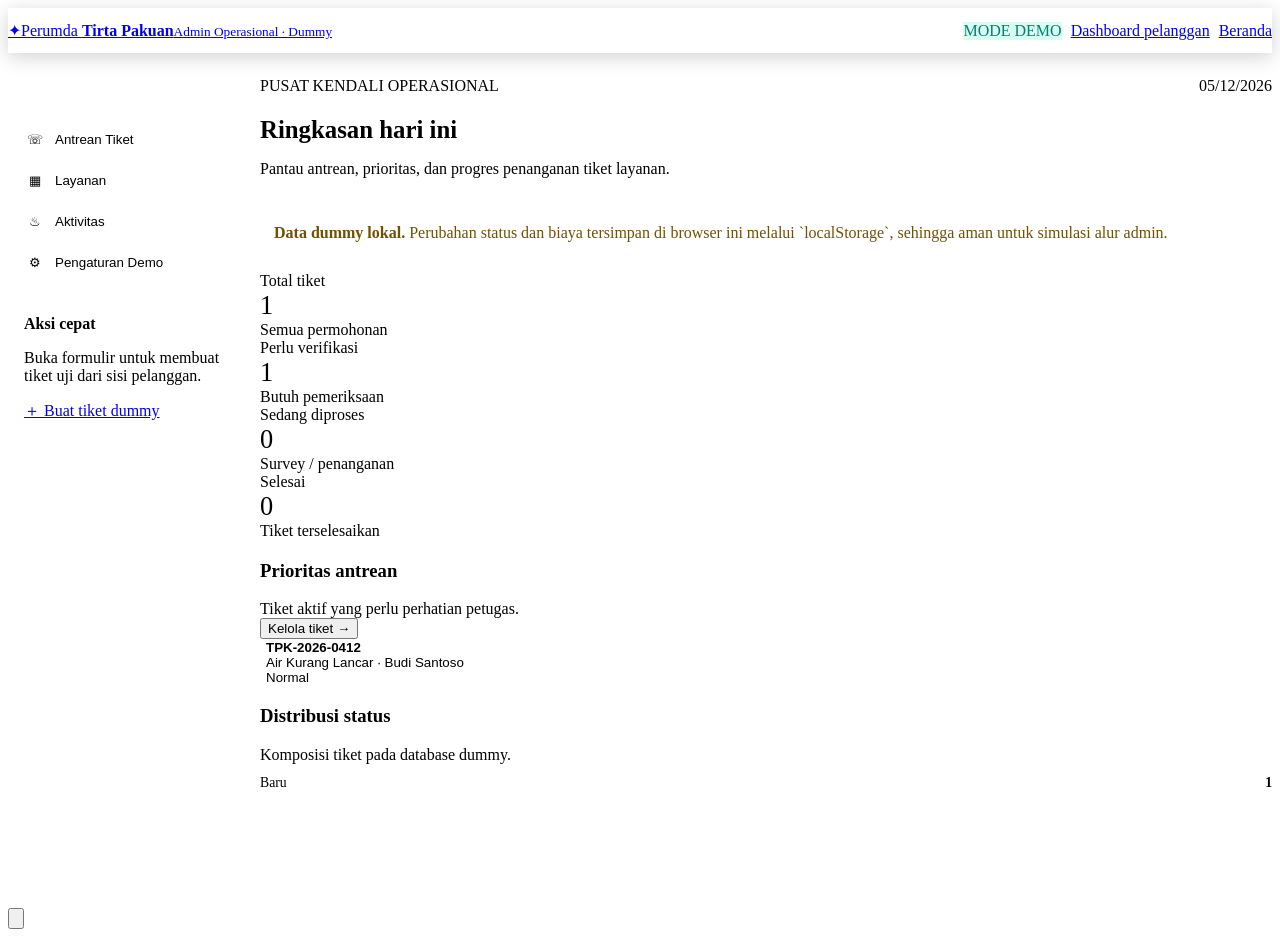
==== admin.html @ 3f81d2d6 "updateeee" ====
<!DOCTYPE html>
<html lang="id">
<head>
<meta charset="UTF-8">
<meta name="viewport" content="width=device-width, initial-scale=1">
<title>Admin Operasional — Perumda Tirta Pakuan</title>
<link rel="icon" href="data:image/svg+xml,<svg xmlns='http://www.w3.org/2000/svg' viewBox='0 0 100 100'><circle cx='50' cy='50' r='48' fill='%230f3b77'/><text x='50' y='68' font-size='52' text-anchor='middle' fill='%23fff'>✦</text></svg>'>
<link rel="stylesheet" href="css/style.css">
<style>
  .admin-shell { min-height: 100vh; background: var(--gray-100); }
  .admin-top { background: linear-gradient(110deg, var(--blue-900), #176b83); color: #fff; box-shadow: 0 4px 20px rgba(0,0,0,.18); }
  .admin-top-inner { display:flex; align-items:center; justify-content:space-between; gap:16px; padding:13px 0; flex-wrap:wrap; }
  .admin-layout { display:grid; grid-template-columns:230px 1fr; gap:22px; padding:24px 0 44px; align-items:start; }
  .admin-side { position:sticky; top:78px; }
  .admin-nav { background:#fff; border:1px solid var(--gray-200); border-radius:var(--radius); overflow:hidden; box-shadow:var(--shadow-sm); }
  .admin-nav button { width:100%; display:flex; gap:10px; align-items:center; border:0; border-bottom:1px solid var(--gray-100); background:#fff; color:var(--gray-700); padding:13px 16px; font:600 .9rem inherit; text-align:left; cursor:pointer; }
  .admin-nav button:last-child { border-bottom:0; }
  .admin-nav button:hover { background:var(--blue-50); color:var(--blue-700); }
  .admin-nav button.active { background:var(--teal-500); color:#fff; }
  .admin-nav .ico { width:21px; text-align:center; }
  .admin-section { display:none; animation:fadeUp .25s; }
  .admin-section.active { display:block; }
  .admin-section-head { display:flex; justify-content:space-between; align-items:flex-start; gap:16px; margin-bottom:18px; flex-wrap:wrap; }
  .admin-section-head h1 { color:var(--blue-900); font-size:1.55rem; margin-bottom:3px; }
  .admin-toolbar { display:flex; gap:10px; flex-wrap:wrap; align-items:center; }
  .admin-toolbar .input, .admin-toolbar .select { width:auto; min-width:170px; }
  .admin-kpi .value { font-size:1.65rem; }
  .admin-ticket-table td { vertical-align:middle; }
  .admin-ticket-id { color:var(--blue-700); font-weight:800; white-space:nowrap; }
  .admin-ticket-name { font-weight:700; color:var(--gray-900); }
  .admin-ticket-name small { display:block; color:var(--gray-500); font-weight:400; }
  .admin-actions { display:flex; gap:6px; flex-wrap:wrap; }
  .admin-actions .btn { white-space:nowrap; }
  .admin-empty { padding:34px 18px; text-align:center; color:var(--gray-500); }
  .admin-alert { border-left:4px solid var(--amber); background:var(--amber-bg); color:#735000; padding:12px 14px; border-radius:8px; margin-bottom:18px; }
  .service-admin-row { display:grid; grid-template-columns:1fr 110px 110px; gap:14px; align-items:center; padding:13px 0; border-bottom:1px solid var(--gray-200); }
  .service-admin-row:last-child { border-bottom:0; }
  .service-admin-row strong { display:block; }
  .service-admin-row small { color:var(--gray-500); }
  .admin-log { list-style:none; padding:0; margin:0; }
  .admin-log li { display:flex; gap:12px; padding:12px 0; border-bottom:1px solid var(--gray-200); }
  .admin-log li:last-child { border-bottom:0; }
  .admin-log time { flex:0 0 88px; color:var(--gray-500); font-size:.78rem; }
  @media (max-width:920px) { .admin-layout { grid-template-columns:1fr; } .admin-side { position:static; } .admin-nav { display:flex; flex-wrap:wrap; } .admin-nav button { width:auto; flex:1; min-width:145px; } }
  @media (max-width:640px) { .admin-toolbar .input, .admin-toolbar .select { width:100%; } .admin-ticket-table { min-width:760px; } .service-admin-row { grid-template-columns:1fr 80px 80px; } }
</style>
</head>
<body>
<div class="admin-shell">
  <header class="admin-top">
    <div class="container admin-top-inner">
      <a class="brand" href="index.html"><span class="brand-logo">✦</span><span>Perumda <b>Tirta Pakuan</b><small>Admin Operasional · Dummy</small></span></a>
      <div style="display:flex;gap:9px;align-items:center;flex-wrap:wrap"><span class="chip teal" style="background:#d6fff2;color:#087d70">MODE DEMO</span><a class="btn white small" href="dashboard.html">Dashboard pelanggan</a><a class="btn white small" href="index.html">Beranda</a></div>
    </div>
  </header>

  <div class="container admin-layout">
    <aside class="admin-side">
      <nav class="admin-nav" id="admin-nav" aria-label="Menu admin">
        <button class="active" data-section="overview"><span class="ico">◪</span>Ringkasan</button>
        <button data-section="tickets"><span class="ico">☏</span>Antrean Tiket</button>
        <button data-section="services"><span class="ico">▦</span>Layanan</button>
        <button data-section="activity"><span class="ico">♨</span>Aktivitas</button>
        <button data-section="settings"><span class="ico">⚙</span>Pengaturan Demo</button>
      </nav>
      <div class="card" style="margin-top:16px;padding:16px"><b style="color:var(--blue-900)">Aksi cepat</b><p class="small muted">Buka formulir untuk membuat tiket uji dari sisi pelanggan.</p><a class="btn teal block small" href="ticketing.html#layanan-tiket">＋ Buat tiket dummy</a></div>
    </aside>

    <main class="dash-main">
      <section class="admin-section active" id="admin-overview">
        <div class="admin-section-head"><div><span class="eyebrow">PUSAT KENDALI OPERASIONAL</span><h1>Ringkasan hari ini</h1><p class="muted small">Pantau antrean, prioritas, dan progres penanganan tiket layanan.</p></div><span class="chip blue" id="today-label"></span></div>
        <div class="admin-alert"><b>Data dummy lokal.</b> Perubahan status dan biaya tersimpan di browser ini melalui `localStorage`, sehingga aman untuk simulasi alur admin.</div>
        <div class="stat-grid admin-kpi">
          <div class="stat-card"><div class="label">Total tiket</div><div class="value" id="kpi-total">0</div><div class="delta">Semua permohonan</div></div>
          <div class="stat-card amber"><div class="label">Perlu verifikasi</div><div class="value" id="kpi-review">0</div><div class="delta">Butuh pemeriksaan</div></div>
          <div class="stat-card teal"><div class="label">Sedang diproses</div><div class="value" id="kpi-process">0</div><div class="delta">Survey / penanganan</div></div>
          <div class="stat-card green"><div class="label">Selesai</div><div class="value" id="kpi-done">0</div><div class="delta">Tiket terselesaikan</div></div>
        </div>
        <div class="dash-grid-2" style="margin-top:20px">
          <div class="card"><div class="card-header"><div><h3>Prioritas antrean</h3><div class="sub">Tiket aktif yang perlu perhatian petugas.</div></div><button class="btn ghost small" data-go="tickets">Kelola tiket →</button></div><div id="priority-list"></div></div>
          <div class="card"><div class="card-header"><div><h3>Distribusi status</h3><div class="sub">Komposisi tiket pada database dummy.</div></div></div><div id="status-chart"></div></div>
        </div>
      </section>

      <section class="admin-section" id="admin-tickets">
        <div class="admin-section-head"><div><span class="eyebrow">WORK QUEUE</span><h1>Antrean tiket</h1><p class="muted small">Periksa data, ubah status, tetapkan biaya, dan buka detail tiket.</p></div><button class="btn teal" data-go="overview">← Ringkasan</button></div>
        <div class="card"><div class="admin-toolbar" style="margin-bottom:16px"><input class="input" id="ticket-search" placeholder="Cari ID, nama, layanan..." aria-label="Cari tiket"><select class="select" id="ticket-status"><option value="semua">Semua status</option></select><select class="select" id="ticket-type"><option value="semua">Semua jenis</option><option value="jasa">Jasa</option><option value="keluhan">Keluhan</option></select></div><div class="table-wrap"><table class="table admin-ticket-table"><thead><tr><th>Tiket</th><th>Pemohon</th><th>Layanan</th><th>Prioritas</th><th>Status</th><th>Dibuat</th><th>Aksi</th></tr></thead><tbody id="ticket-table-body"></tbody></table></div></div>
      </section>

      <section class="admin-section" id="admin-services">
        <div class="admin-section-head"><div><span class="eyebrow">SERVICE CONTROL</span><h1>Kontrol layanan</h1><p class="muted small">Ringkasan performa dummy berdasarkan tiket yang masuk.</p></div></div>
        <div class="card"><div class="card-header"><div><h3>Katalog layanan</h3><div class="sub">Klik jumlah aktif untuk melihat antrean terkait.</div></div></div><div id="service-list"></div></div>
      </section>

      <section class="admin-section" id="admin-activity">
        <div class="admin-section-head"><div><span class="eyebrow">AUDIT TRAIL</span><h1>Aktivitas terbaru</h1><p class="muted small">Riwayat perubahan status dan pembaruan data dari tiket dummy.</p></div></div>
        <div class="card"><ul class="admin-log" id="activity-list"></ul></div>
      </section>

      <section class="admin-section" id="admin-settings">
        <div class="admin-section-head"><div><span class="eyebrow">DEMO CONFIGURATION</span><h1>Pengaturan demo</h1><p class="muted small">Kontrol data simulasi sebelum integrasi ke backend resmi.</p></div></div>
        <div class="card" style="max-width:680px"><div class="card-header"><div><h3>Database lokal</h3><div class="sub">Data hanya disimpan pada browser saat ini.</div></div><span class="chip teal">Aktif</span></div><div class="field"><label>Key penyimpanan</label><input class="input" value="tirtapakuan_db_v1" disabled></div><div class="field"><label>Peran demo</label><select class="select" id="demo-role"><option value="admin">Admin</option><option value="petugas">Petugas</option><option value="pelanggan">Pelanggan</option></select></div><button class="btn danger" id="reset-demo">Reset data dummy</button><p class="small muted" style="margin:12px 0 0">Reset akan menghapus perubahan tiket lokal dan mengembalikan satu tiket contoh awal.</p></div>
      </section>
    </main>
  </div>
</div>
<div id="toast-wrap"></div>
<script src="js/main.js"></script>
<script>
(function () {
  const TP = window.TP;
  TP.ensureSpace();
  window.TP_CURRENT_ROLE = "admin";
  const $ = (id) => document.getElementById(id);
  const esc = (value) => String(value ?? "").replace(/[&<>"']/g, (c) => ({"&":"&amp;","<":"&lt;",">":"&gt;",'"':"&quot;","'":"&#39;"}[c]));
  const statusClass = (status) => (TP.STATUS_META[status] || { chip: "gray" }).chip;
  const priorityClass = (priority) => (TP.PRIORITY_META[priority] || { chip: "gray" }).chip;
  const flow = (ticket) => ticket.type === "keluhan" ? TP.STATUS_FLOW_KELUHAN : TP.STATUS_FLOW;
  let activeServiceFilter = "semua";

  function db() { return TP.DB.get(); }
  function save(database) { TP.DB.set(database); render(); }
  function changeStatus(id, status) {
    const database = db(); const ticket = database.tickets.find((item) => item.id === id);
    if (!ticket || ticket.status === status) return;
    ticket.status = status;
    ticket.timeline = Array.isArray(ticket.timeline) ? ticket.timeline : [];
    ticket.timeline.push({ date: TP.todays(), text: "Status diperbarui admin: " + status });
    save(database); TP.toast("Status " + id + " diperbarui.", "success");
  }
  function setFee(id) {
    const input = document.querySelector('[data-fee="' + id + '"]'); const amount = Number(input && input.value);
    if (!amount || amount < 1) { TP.toast("Masukkan nominal biaya yang valid.", "error"); return; }
    const database = db(); const ticket = database.tickets.find((item) => item.id === id);
    if (!ticket) return;
    ticket.biaya = { nominal: amount, catatan: "Biaya ditetapkan admin (dummy)" };
    ticket.timeline = Array.isArray(ticket.timeline) ? ticket.timeline : [];
    ticket.timeline.push({ date: TP.todays(), text: "Biaya ditetapkan admin: " + TP.fmtRupiah(amount) });
    save(database); TP.toast("Biaya layanan disimpan.", "success");
  }
  function show(section) {
    document.querySelectorAll(".admin-section").forEach((el) => el.classList.toggle("active", el.id === "admin-" + section));
    document.querySelectorAll("#admin-nav button").forEach((el) => el.classList.toggle("active", el.dataset.section === section));
    if (section === "tickets") renderTickets();
  }
  function renderOverview(database) {
    const tickets = database.tickets; const active = tickets.filter((t) => !["Selesai", "Ditolak", "Dibatalkan"].includes(t.status));
    $("kpi-total").textContent = tickets.length; $("kpi-review").textContent = tickets.filter((t) => ["Baru", "Verifikasi", "Verifikasi Data"].includes(t.status)).length;
    $("kpi-process").textContent = tickets.filter((t) => ["Survey Lapangan", "Penanganan", "Menunggu Pembayaran"].includes(t.status)).length; $("kpi-done").textContent = tickets.filter((t) => t.status === "Selesai").length;
    $("today-label").textContent = TP.todays();
    const urgent = active.sort((a, b) => ({"Sangat Tinggi":0,Tinggi:1,Normal:2,Rendah:3}[a.prioritas] ?? 4) - ({"Sangat Tinggi":0,Tinggi:1,Normal:2,Rendah:3}[b.prioritas] ?? 4)).slice(0, 5);
    $("priority-list").innerHTML = urgent.length ? urgent.map((t) => `<button class="pay-row" style="width:100%;border:0;background:transparent;text-align:left;cursor:pointer" data-open="${esc(t.id)}"><div><b>${esc(t.id)}</b><div class="small muted">${esc(t.nmLayanan)} · ${esc(t.nama)}</div></div><span class="chip ${priorityClass(t.prioritas)}">${esc(t.prioritas)}</span></button>`).join("") : '<div class="admin-empty">Tidak ada tiket aktif.</div>';
    const counts = {}; tickets.forEach((t) => { counts[t.status] = (counts[t.status] || 0) + 1; });
    $("status-chart").innerHTML = Object.keys(counts).length ? Object.entries(counts).map(([status, count]) => `<div style="margin:11px 0"><div style="display:flex;justify-content:space-between;font-size:.86rem"><span>${esc(status)}</span><b>${count}</b></div><div class="progress"><div style="width:${Math.max(8, count / Math.max(tickets.length, 1) * 100)}%"></div></div></div>`).join("") : '<div class="admin-empty">Belum ada data.</div>';
  }
  function renderTickets() {
    const database = db(); const search = $("ticket-search").value.toLowerCase(); const status = $("ticket-status").value; const type = $("ticket-type").value;
    const rows = database.tickets.filter((t) => (!search || [t.id,t.nama,t.nmLayanan,t.noPelanggan].join(" ").toLowerCase().includes(search)) && (status === "semua" || t.status === status) && (type === "semua" || t.type === type) && (activeServiceFilter === "semua" || t.idLayanan === activeServiceFilter));
    $("ticket-table-body").innerHTML = rows.length ? rows.map((t) => `<tr><td><span class="admin-ticket-id">${esc(t.id)}</span><small class="muted">${esc(t.type === "jasa" ? "Jasa" : "Keluhan")}</small></td><td><span class="admin-ticket-name">${esc(t.nama)}</span><small>${esc(t.noPelanggan || "Tanpa no. pelanggan")}</small></td><td>${esc(t.nmLayanan)}</td><td><span class="chip ${priorityClass(t.prioritas)}">${esc(t.prioritas)}</span></td><td><select class="select" style="min-width:145px;padding:7px 9px" data-status="${esc(t.id)}">${[...new Set([...flow(t), "Ditolak", "Dibatalkan"])].map((item) => `<option value="${esc(item)}" ${item === t.status ? "selected" : ""}>${esc(item)}</option>`).join("")}</select></td><td class="small">${esc(t.created)}</td><td><div class="admin-actions"><button class="btn small" data-open="${esc(t.id)}">Detail</button>${t.type === "jasa" && !["Selesai","Dibatalkan","Ditolak"].includes(t.status) ? `<input class="input" data-fee="${esc(t.id)}" type="number" min="0" placeholder="Biaya" value="${t.biaya && t.biaya.nominal ? t.biaya.nominal : ""}" style="width:105px;padding:7px 9px"><button class="btn teal small" data-save-fee="${esc(t.id)}">Rp</button>` : ""}</div></td></tr>`).join("") : '<tr><td colspan="7" class="admin-empty">Tidak ada tiket yang cocok dengan filter.</td></tr>';
  }
  function renderServices(database) {
    const counts = {}; const active = {}; database.tickets.forEach((t) => { counts[t.idLayanan] = (counts[t.idLayanan] || 0) + 1; if (!["Selesai","Ditolak","Dibatalkan"].includes(t.status)) active[t.idLayanan] = (active[t.idLayanan] || 0) + 1; });
    $("service-list").innerHTML = TP.SERVICE_CATALOG.map((service) => `<div class="service-admin-row"><div><strong>${esc(service.nama)}</strong><small>${esc(service.formSchema ? "Layanan jasa" : "Keluhan pelanggan")}</small></div><button class="btn ghost small" data-service-filter="${esc(service.id)}">${active[service.id] || 0} aktif</button><span class="chip blue">${counts[service.id] || 0} total</span></div>`).join("");
  }
  function renderActivity(database) {
    const events = []; database.tickets.forEach((t) => (t.timeline || []).forEach((item) => events.push({ ...item, id: t.id }))); events.sort((a,b) => String(b.date).localeCompare(String(a.date))).splice(12);
    $("activity-list").innerHTML = events.length ? events.map((item) => `<li><time>${esc(item.date)}</time><div><b>${esc(item.id)}</b><div class="small muted">${esc(item.text)}</div></div></li>`).join("") : '<li class="admin-empty">Belum ada aktivitas.</li>';
  }
  function render() { const database = db(); renderOverview(database); renderTickets(); renderServices(database); renderActivity(database); }

  document.querySelectorAll("#admin-nav button").forEach((button) => button.addEventListener("click", () => show(button.dataset.section)));
  document.querySelectorAll("[data-go]").forEach((button) => button.addEventListener("click", () => show(button.dataset.go)));
  ["ticket-search", "ticket-status", "ticket-type"].forEach((id) => $(id).addEventListener("input", renderTickets));
  $("ticket-table-body").addEventListener("change", (event) => { if (event.target.dataset.status) changeStatus(event.target.dataset.status, event.target.value); });
  document.addEventListener("click", (event) => {
    const open = event.target.closest("[data-open]"); if (open) TP.openTicketModal(open.dataset.open);
    const saveFeeButton = event.target.closest("[data-save-fee]"); if (saveFeeButton) setFee(saveFeeButton.dataset.saveFee);
    const service = event.target.closest("[data-service-filter]"); if (service) { activeServiceFilter = service.dataset.serviceFilter; show("tickets"); $("ticket-search").value = ""; $("ticket-status").value = "semua"; $("ticket-type").value = "semua"; renderTickets(); }
  });
  $("ticket-status").innerHTML += [...new Set(Object.keys(TP.STATUS_META))].map((status) => `<option value="${esc(status)}">${esc(status)}</option>`).join("");
  $("reset-demo").addEventListener("click", () => { if (!confirm("Reset seluruh data tiket dummy?")) return; localStorage.removeItem(TP.LS_KEY); TP.ensureSpace(); render(); TP.toast("Data dummy dikembalikan.", "success"); });
  render();
})();
</script>
</body>
</html>
---- css/style.css ----
:root {
  --blue-900: #0b2d5c;
  --blue-800: #0f3b77;
  --blue-700: #12509b;
  --blue-600: #1666c4;
  --blue-500: #1a7fe8;
  --blue-100: #e1effa;
  --blue-50: #f2f8fd;
  --teal-500: #0aa8a0;
  --teal-600: #08958d;
  --amber: #f5a623;
  --amber-bg: #fff7e6;
  --danger: #e5403c;
  --danger-bg: #fdeeec;
  --green: #2e9d5b;
  --green-bg: #eaf8f0;
  --gray-900: #152238;
  --gray-700: #3d4b62;
  --gray-600: #5b6b82;
  --gray-500: #8494a8;
  --gray-300: #d9e0ea;
  --gray-200: #e8edf4;
  --gray-100: #f2f5f9;
  --white: #ffffff;
  --radius: 14px;
  --radius-sm: 9px;
  --shadow: 0 10px 30px rgba(11, 45, 92, 0.10);
  --shadow-sm: 0 4px 14px rgba(11, 45, 92, 0.08);
}

* { box-sizing: border-box; }

html { scroll-behavior: smooth; }

body {
  margin: 0;
  font-family: "Segoe UI", -apple-system, BlinkMacSystemFont, Roboto, Helvetica, Arial, sans-serif;
  color: var(--gray-900);
  background: var(--gray-100);
  line-height: 1.6;
}

a { color: var(--blue-600); text-decoration: none; }
a:hover { text-decoration: none; }

img { max-width: 100%; }

.container { width: min(1160px, 92%); margin: 0 auto; }

h1, h2, h3, h4 { line-height: 1.25; margin: 0 0 0.5em; }

button { font-family: inherit; }

/* ---------- Buttons ---------- */
.btn {
  display: inline-flex;
  align-items: center;
  justify-content: center;
  gap: 8px;
  padding: 11px 22px;
  border-radius: 999px;
  border: none;
  cursor: pointer;
  font-weight: 600;
  font-size: 0.95rem;
  transition: 0.2s;
  background: var(--blue-600);
  color: #fff;
  text-decoration: none;
}
.btn:hover { background: var(--blue-700); color: #fff; transform: translateY(-1px); }
.btn.ghost { background: transparent; color: var(--blue-600); border: 2px solid var(--blue-600); }
.btn.ghost:hover { background: var(--blue-50); }
.btn.white { background: #fff; color: var(--blue-800); }
.btn.white:hover { background: var(--blue-100); }
.btn.teal { background: var(--teal-500); }
.btn.teal:hover { background: var(--teal-600); }
.btn.danger { background: var(--danger); }
.btn.danger:hover { background: #c83430; }
.btn.small { padding: 7px 14px; font-size: 0.85rem; }
.btn.block { width: 100%; }
.btn[disabled] { opacity: 0.5; cursor: not-allowed; transform: none; }

.eyebrow {
  text-transform: uppercase;
  letter-spacing: 2px;
  font-size: 0.78rem;
  font-weight: 700;
  color: var(--blue-600);
}

.section-heading { text-align: center; max-width: 680px; margin: 0 auto 2.4rem; }
.section-heading h2 { font-size: clamp(1.7rem, 3vw, 2.3rem); color: var(--blue-900); }
.section-heading p { color: var(--gray-600); margin: 0; }

section { padding: 3.6rem 0; }

/* ---------- Header ---------- */
.site-header {
  background: linear-gradient(135deg, var(--blue-900), var(--blue-700));
  position: sticky;
  top: 0;
  z-index: 50;
  box-shadow: 0 4px 20px rgba(0,0,0,0.18);
}
.nav-bar {
  display: flex;
  align-items: center;
  justify-content: space-between;
  gap: 18px;
  padding: 12px 0;
}
.brand { display: flex; align-items: center; gap: 10px; color: #fff; font-weight: 800; font-size: 1.05rem; }
.brand-logo {
  width: 42px; height: 42px;
  display: grid; place-items: center;
  background: rgba(255,255,255,0.14);
  border: 1.5px solid rgba(255,255,255,0.5);
  border-radius: 50%;
  color: #fff; font-weight: 800; font-size: 1.25rem;
}
.brand b { font-size: 0.82rem; font-weight: 600; display: block; line-height: 1.2; opacity: 0.95; }
.brand small { font-size: 0.68rem; opacity: 0.85; letter-spacing: 0.4px; }
.nav-links { display: flex; gap: 4px; align-items: center; flex-wrap: wrap; }
.nav-links a {
  color: #d7e7fb;
  padding: 8px 13px;
  border-radius: 8px;
  font-size: 0.92rem;
  font-weight: 500;
}
.nav-links a:hover { background: rgba(255,255,255,0.12); color: #fff; }
.nav-links a.active { background: #fff; color: var(--blue-800); font-weight: 700; }
.nav-actions { display: flex; gap: 8px; }
.menu-toggle {
  border: none;
  background: rgba(255,255,255,0.14);
  color: #fff;
  font-size: 1.5rem;
  display: none;
  border-radius: 8px;
  padding: 2px 12px;
  cursor: pointer;
}

/* ---------- Hero ---------- */
.hero {
  background: linear-gradient(140deg, var(--blue-900), var(--blue-700) 55%, var(--blue-500));
  color: #fff;
  padding: 5.2rem 0 6.5rem;
  position: relative;
  overflow: hidden;
}
.hero::after {
  content: "";
  position: absolute;
  inset: 0;
  background:
    radial-gradient(circle at 85% 20%, rgba(255,255,255,0.12), transparent 40%),
    radial-gradient(circle at 12% 80%, rgba(10,168,160,0.28), transparent 45%);
  pointer-events: none;
}
.hero-content { position: relative; z-index: 2; max-width: 720px; }
.hero h1 { font-size: clamp(1.9rem, 4.4vw, 3rem); margin-bottom: 0.2rem; }
.hero h2 { color: var(--teal-500); font-size: clamp(1.2rem, 2.4vw, 1.7rem); margin-bottom: 0.6rem; }
.hero p { color: #cfe4fb; font-size: 1.05rem; margin: 0 0 1.8rem; }
.hero-actions { display: flex; gap: 14px; flex-wrap: wrap; align-items: center; }
.hero-badges { display: flex; gap: 10px; flex-wrap: wrap; margin-top: 2rem; }
.hero-badges span {
  background: rgba(255,255,255,0.12);
  border: 1px solid rgba(255,255,255,0.3);
  padding: 6px 14px;
  border-radius: 999px;
  font-size: 0.82rem;
  color: #e6f2ff;
}
.wave { display: block; width: 100%; height: 70px; margin-bottom: -1px; }

/* ---------- Ticker ---------- */
.ticker { background: var(--amber); color: #5a3a00; display: flex; align-items: center; }
.ticker-inner {
  display: flex; align-items: center; justify-content: space-between; gap: 18px;
  padding: 10px 0; flex-wrap: wrap;
}
.ticker-inner p { margin: 0; font-weight: 600; font-size: 0.92rem; }
.ticker-inner a { color: #5a3a00; font-weight: 800; text-decoration: underline; white-space: nowrap; }

/* ---------- Cards / sections ---------- */
.info-grid { display: grid; grid-template-columns: repeat(3, 1fr); gap: 18px; }
.info-card {
  background: #fff; border-radius: var(--radius); padding: 20px; box-shadow: var(--shadow-sm);
  border-top: 4px solid var(--blue-600);
}
.info-card h3 { display: flex; align-items: center; gap: 8px; font-size: 1.05rem; margin-bottom: 12px; }
.info-icon { color: var(--amber); }
.info-card.promo h3 { border-top-color: transparent; }
.info-row {
  display: flex; gap: 10px; align-items: flex-start; padding: 9px 0;
  border-top: 1px solid var(--gray-200); color: var(--gray-700); font-size: 0.9rem;
}
.info-row time {
  flex: 0 0 44px; background: var(--blue-50); color: var(--blue-600);
  font-weight: 700; font-size: 0.78rem; border-radius: 6px; padding: 3px 6px; text-align: center;
}
.info-row:hover { color: var(--blue-700); }
.empty { color: var(--gray-500); font-size: 0.92rem; }

.news-grid { display: grid; grid-template-columns: repeat(3, 1fr); gap: 20px; }
.news-card {
  background: #fff; border-radius: var(--radius); overflow: hidden; box-shadow: var(--shadow);
  display: flex; flex-direction: column;
}
.news-img { height: 170px; background: linear-gradient(135deg, var(--blue-500), var(--teal-500)); display: grid; place-items: center; color: #fff; font-size: 2.4rem; font-weight: 800; }
.news-body { padding: 18px 20px 20px; display: flex; flex-direction: column; flex: 1; }
.news-body time { color: var(--gray-500); font-size: 0.82rem; }
.news-body h3 { font-size: 1.02rem; color: var(--blue-900); flex: 1; }
.news-body p { font-size: 0.9rem; color: var(--gray-600); flex: 1; }
.read {
  align-self: flex-start; margin-top: 12px; border: none; background: var(--blue-50);
  color: var(--blue-600); font-weight: 700; padding: 7px 14px; border-radius: 999px;
  cursor: pointer; font-size: 0.86rem;
}
.read:hover { background: var(--blue-600); color: #fff; }

/* ---------- Services ---------- */
.services { background: linear-gradient(180deg, var(--white), var(--blue-50)); }
.service-grid { display: grid; grid-template-columns: repeat(3, 1fr); gap: 18px; }
.service-card {
  background: #fff; border-radius: var(--radius); padding: 24px; box-shadow: var(--shadow-sm);
  display: flex; flex-direction: column; gap: 6px; transition: 0.2s;
  border: 1px solid var(--gray-200); text-align: left;
  color: var(--gray-900); cursor: pointer; font-family: inherit;
}
.service-card:hover { transform: translateY(-4px); box-shadow: var(--shadow); border-color: var(--blue-600); color: var(--gray-900); }
.service-card .icon {
  width: 52px; height: 52px; border-radius: 14px; display: grid; place-items: center;
  background: var(--blue-50); color: var(--blue-600); font-size: 1.5rem; margin-bottom: 6px;
}
.service-card h3 { font-size: 1.05rem; margin: 0; }
.service-card small { color: var(--gray-500); }
.service-card .cta { color: var(--blue-600); font-weight: 700; font-size: 0.86rem; margin-top: 6px; }

.profile-grid { display: grid; grid-template-columns: 1.2fr 1fr; gap: 40px; align-items: center; }
.profile-cards { display: grid; grid-template-columns: repeat(2, 1fr); gap: 14px; }
.profile-card { background: var(--blue-900); color: #fff; border-radius: var(--radius); padding: 20px; }
.profile-card .num { font-size: 1.9rem; font-weight: 800; color: var(--teal-500); }
.profile-card span { font-size: 0.85rem; color: #c9dcf4; }

.partner-grid { display: grid; grid-template-columns: repeat(4, 1fr); gap: 16px; }
.partner {
  background: #fff; border: 1px solid var(--gray-200); border-radius: var(--radius);
  padding: 22px; text-align: center; font-weight: 700; color: var(--gray-600); box-shadow: var(--shadow-sm);
}
.partner .mark { font-size: 1.4rem; display: block; margin-bottom: 6px; color: var(--blue-600); }

/* ---------- CTA banner ---------- */
.cta-banner {
  background: linear-gradient(120deg, var(--teal-600), var(--blue-700));
  border-radius: 22px; padding: 40px; color: #fff;
  display: flex; align-items: center; justify-content: space-between; gap: 24px; flex-wrap: wrap;
  box-shadow: var(--shadow);
}
.cta-banner h2 { margin-bottom: 0.3rem; }
.cta-banner p { margin: 0; opacity: 0.9; }

/* ---------- Footer ---------- */
.site-footer { background: var(--blue-900); color: #aec6e4; padding: 3rem 0 1.5rem; }
.footer-grid { display: grid; grid-template-columns: 2fr 1fr 1fr 1fr 1fr; gap: 26px; }
.footer-grid h3 { color: #fff; font-size: 0.98rem; margin-bottom: 12px; }
.footer-grid a { display: block; color: #aec6e4; padding: 4px 0; font-size: 0.9rem; }
.footer-grid a:hover { color: #fff; }
.footer-bottom {
  border-top: 1px solid rgba(255,255,255,0.12); margin-top: 2rem; padding-top: 1.2rem;
  font-size: 0.85rem; color: #8aa7c9; display: flex; justify-content: space-between; gap: 12px; flex-wrap: wrap;
}
.back-top { position: fixed; right: 22px; bottom: 22px; z-index: 40; }

/* ---------- Badges & chips ---------- */
.chip {
  display: inline-block; padding: 4px 12px; border-radius: 999px; font-size: 0.76rem;
  font-weight: 700; white-space: nowrap;
}
.chip.blue { background: var(--blue-100); color: var(--blue-700); }
.chip.teal { background: var(--green-bg); color: var(--green); }
.chip.amber { background: var(--amber-bg); color: #9a6500; }
.chip.danger { background: var(--danger-bg); color: var(--danger); }
.chip.gray { background: var(--gray-200); color: var(--gray-600); }

/* ---------- Forms ---------- */
.field { margin-bottom: 16px; }
.field label { display: block; font-weight: 600; font-size: 0.88rem; margin-bottom: 6px; color: var(--gray-700); }
.field small { color: var(--gray-500); }
.input, .select, .textarea {
  width: 100%; padding: 11px 14px; border: 1.5px solid var(--gray-300); border-radius: var(--radius-sm);
  font-size: 0.95rem; background: #fff; color: var(--gray-900); font-family: inherit;
}
.input:focus, .select:focus, .textarea:focus { outline: none; border-color: var(--blue-500); box-shadow: 0 0 0 3px var(--blue-100); }
.textarea { resize: vertical; min-height: 110px; }
.form-grid-2 { display: grid; grid-template-columns: 1fr 1fr; gap: 0 16px; }

/* ---------- Cards generic ---------- */
.card {
  background: #fff; border-radius: var(--radius); box-shadow: var(--shadow-sm);
  border: 1px solid var(--gray-200); padding: 20px;
}
.card h3, .card h2 { color: var(--blue-900); }
.card-header { display: flex; align-items: center; justify-content: space-between; gap: 10px; margin-bottom: 14px; }
.card-header h3 { margin: 0; font-size: 1.05rem; }
.card-header .sub { font-size: 0.82rem; color: var(--gray-500); }

.muted { color: var(--gray-500); }
.small { font-size: 0.85rem; }
.text-center { text-align: center; }
.mt-2 { margin-top: 1.2rem; }

/* ---------- Modal ---------- */
.modal-backdrop {
  position: fixed; inset: 0; background: rgba(11, 30, 60, 0.5); backdrop-filter: blur(2px);
  display: none; align-items: center; justify-content: center; z-index: 100; padding: 18px;
}
.modal-backdrop.open { display: flex; }
.modal {
  background: #fff; border-radius: 18px; padding: 26px; width: min(560px, 100%);
  max-height: 90vh; overflow: auto; box-shadow: 0 24px 60px rgba(0,0,0,0.3);
}
.modal-xl { width: min(860px, 100%); }
.modal-head { display: flex; justify-content: space-between; align-items: center; margin-bottom: 8px; }
.modal-head h3 { margin: 0; color: var(--blue-900); }
.modal-close { border: none; background: var(--gray-100); width: 34px; height: 34px; border-radius: 50%; font-size: 1.1rem; cursor: pointer; color: var(--gray-600); }
.modal-close:hover { background: var(--gray-200); }

/* ---------- Toast ---------- */
#toast-wrap { position: fixed; top: 18px; right: 18px; z-index: 200; display: flex; flex-direction: column; gap: 8px; }
.toast {
  background: var(--blue-900); color: #fff; padding: 12px 18px; border-radius: 12px;
  box-shadow: var(--shadow); animation: slideIn 0.3s; font-size: 0.9rem; max-width: 340px;
}
.toast.success { background: var(--green); }
.toast.error { background: var(--danger); }
@keyframes slideIn { from { transform: translateX(20px); opacity: 0; } to { transform: none; opacity: 1; } }

/* ---------- Auth / SSO ---------- */
.auth-page { min-height: 100vh; display: grid; place-items: center; background: linear-gradient(140deg, var(--blue-900), var(--blue-700)); padding: 24px; }
.auth-card { width: min(420px, 100%); background: #fff; border-radius: 20px; padding: 30px; box-shadow: 0 30px 80px rgba(0,0,0,0.35); }
.auth-brand { text-align: center; margin-bottom: 6px; }
.auth-card h1 { font-size: 1.4rem; text-align: center; color: var(--blue-900); }
.sso-btn {
  width: 100%; display: flex; align-items: center; justify-content: center; gap: 10px;
  padding: 12px; border-radius: var(--radius-sm); border: 1.5px solid var(--gray-300);
  background: #fff; cursor: pointer; font-weight: 600; font-size: 0.95rem; color: var(--gray-900);
  margin-top: 10px; transition: 0.15s;
}
.sso-btn:hover { border-color: var(--blue-500); background: var(--blue-50); }
.sso-btn .logo { width: 26px; height: 26px; border-radius: 6px; display: grid; place-items: center; color: #fff; font-size: 0.8rem; font-weight: 800; }
.role-picker { display: grid; grid-template-columns: repeat(3, 1fr); gap: 8px; margin: 14px 0 4px; }
.role-opt {
  border: 1.5px solid var(--gray-300); border-radius: var(--radius-sm); padding: 10px 6px;
  text-align: center; cursor: pointer; background: #fff; font-size: 0.8rem; transition: 0.15s;
}
.role-opt .ico { font-size: 1.3rem; display: block; margin-bottom: 3px; }
.role-opt.active { border-color: var(--blue-600); background: var(--blue-50); color: var(--blue-800); font-weight: 700; }
.divider { display: flex; align-items: center; gap: 12px; color: var(--gray-500); font-size: 0.82rem; margin: 18px 0; }
.divider::before, .divider::after { content: ""; flex: 1; height: 1px; background: var(--gray-200); }
.auth-note { text-align: center; font-size: 0.8rem; color: var(--gray-500); margin-top: 14px; }

/* ---------- Dashboard layout ---------- */
.dash-shell { min-height: 100vh; background: var(--gray-100); }
.dash-top {
  background: linear-gradient(90deg, var(--blue-900), var(--blue-700));
  color: #fff; position: sticky; top: 0; z-index: 60; box-shadow: 0 4px 20px rgba(0,0,0,0.18);
}
.dash-top-inner { display: flex; align-items: center; justify-content: space-between; gap: 14px; padding: 12px 0; flex-wrap: wrap; }
.dash-user { display: flex; align-items: center; gap: 10px; }
.avatar {
  width: 38px; height: 38px; border-radius: 50%; display: grid; place-items: center;
  background: var(--teal-500); color: #fff; font-weight: 800;
}
.dash-user .name { font-weight: 700; font-size: 0.95rem; line-height: 1.1; }
.dash-user .role { font-size: 0.75rem; opacity: 0.85; }
.dash-layout { display: grid; grid-template-columns: 250px 1fr; gap: 22px; padding: 24px 0 40px; align-items: start; }
.dash-side { position: sticky; top: 80px; }
.dash-side .nav-panel {
  background: #fff; border-radius: var(--radius); box-shadow: var(--shadow-sm);
  border: 1px solid var(--gray-200); overflow: hidden;
}
.nav-panel button {
  display: flex; align-items: center; gap: 10px; width: 100%; border: none; background: transparent;
  padding: 13px 18px; text-align: left; font-size: 0.92rem; font-weight: 600; color: var(--gray-700);
  cursor: pointer; border-bottom: 1px solid var(--gray-100); font-family: inherit;
}
.nav-panel button:last-child { border-bottom: none; }
.nav-panel button .ico { width: 22px; text-align: center; }
.nav-panel button:hover { background: var(--blue-50); color: var(--blue-700); }
.nav-panel button.active { background: var(--blue-600); color: #fff; }
.dash-main { min-width: 0; }
.dash-section { display: none; }
.dash-section.active { display: block; animation: fadeUp 0.3s; }
@keyframes fadeUp { from { opacity: 0; transform: translateY(8px); } to { opacity: 1; transform: none; } }

/* ---------- Stat cards ---------- */
.stat-grid { display: grid; grid-template-columns: repeat(4, 1fr); gap: 16px; }
.stat-card {
  background: #fff; border-radius: var(--radius); padding: 18px; box-shadow: var(--shadow-sm);
  border: 1px solid var(--gray-200); border-top: 4px solid var(--blue-500);
}
.stat-card .label { font-size: 0.8rem; color: var(--gray-500); font-weight: 600; text-transform: uppercase; letter-spacing: 0.4px; }
.stat-card .value { font-size: 1.8rem; font-weight: 800; color: var(--blue-900); line-height: 1.2; }
.stat-card .delta { font-size: 0.8rem; font-weight: 700; }
.stat-card .delta.up { color: var(--green); }
.stat-card .delta.down { color: var(--danger); }
.stat-card.teal { border-top-color: var(--teal-500); }
.stat-card.amber { border-top-color: var(--amber); }
.stat-card.green { border-top-color: var(--green); }

/* ---------- Mini charts ---------- */
.chart-bars { display: flex; align-items: flex-end; gap: 6px; height: 120px; margin-top: 12px; }
.chart-bars .bar {
  flex: 1; background: linear-gradient(180deg, var(--blue-500), var(--blue-700));
  border-radius: 6px 6px 2px 2px; position: relative; min-height: 4px;
  display: flex; align-items: flex-end; justify-content: center;
}
.chart-bars .bar:hover { filter: brightness(1.1); }
.chart-bars .bar em { position: absolute; bottom: -20px; font-style: normal; font-size: 0.68rem; color: var(--gray-500); text-align: center; width: 100%; }
.chart-bars .bar i { position: absolute; top: -22px; font-style: normal; font-size: 0.68rem; color: var(--blue-700); font-weight: 700; display: none; }
.chart-bars .bar:hover i { display: block; }
.chart-bars .bar.high { background: linear-gradient(180deg, var(--teal-500), var(--blue-700)); }
.chart-bars .bar.ok { background: linear-gradient(180deg, var(--green), var(--blue-600)); }
.chart-bars .bar.low { background: linear-gradient(180deg, var(--amber), #d98f00); }

.progress { height: 10px; border-radius: 999px; background: var(--gray-200); overflow: hidden; margin-top: 8px; }
.progress > div { height: 100%; border-radius: 999px; background: linear-gradient(90deg, var(--blue-500), var(--teal-500)); }

/* ---------- Tables ---------- */
.table-wrap { overflow-x: auto; }
table.table { width: 100%; border-collapse: collapse; font-size: 0.9rem; }
.table th, .table td { padding: 11px 12px; text-align: left; border-bottom: 1px solid var(--gray-200); }
.table th { background: var(--blue-50); color: var(--blue-900); font-size: 0.78rem; text-transform: uppercase; letter-spacing: 0.5px; white-space: nowrap; }
.table tr:hover td { background: var(--gray-100); }
.table .right { text-align: right; }

/* ---------- Timeline (tickets) ---------- */
.timeline { list-style: none; padding: 0; margin: 0; }
.timeline li { display: flex; gap: 12px; padding: 0 0 18px; position: relative; }
.timeline li::before { content: ""; position: absolute; left: 10px; top: 26px; bottom: 0; width: 2px; background: var(--gray-200); }
.timeline li:last-child::before { display: none; }
.timeline .dot { flex: 0 0 20px; width: 20px; height: 20px; border-radius: 50%; background: var(--blue-100); border: 2px solid var(--blue-600); margin-top: 2px; z-index: 1; }
.timeline li.done .dot { background: var(--green); border-color: var(--green); }
.timeline li.active .dot { background: var(--amber); border-color: #d98f00; box-shadow: 0 0 0 4px var(--amber-bg); }
.timeline .tl-body { flex: 1; }
.timeline .tl-body time { font-size: 0.76rem; color: var(--gray-500); }
.timeline .tl-body p { margin: 2px 0 0; font-size: 0.9rem; color: var(--gray-700); font-weight: 600; }

/* ---------- Stepper (new ticket) ---------- */
.stepper { display: flex; gap: 8px; margin-bottom: 22px; }
.step { flex: 1; text-align: center; padding: 10px; border-radius: var(--radius-sm); background: var(--gray-200); color: var(--gray-500); font-weight: 700; font-size: 0.85rem; }
.step .n { display: inline-flex; width: 22px; height: 22px; border-radius: 50%; background: #fff; align-items: center; justify-content: center; margin-right: 6px; }
.step.active { background: var(--blue-600); color: #fff; }
.step.done { background: var(--teal-600); color: #fff; }
.stepper b { display: block; font-size: 0.82rem; font-weight: 600; }

/* ---------- Segmented control ---------- */
.seg { display: inline-flex; background: var(--gray-200); border-radius: 999px; padding: 4px; gap: 4px; }
.seg button { border: none; background: transparent; padding: 8px 18px; border-radius: 999px; font-weight: 700; cursor: pointer; color: var(--gray-600); font-size: 0.88rem; }
.seg button.active { background: #fff; color: var(--blue-700); box-shadow: var(--shadow-sm); }

/* ---------- Ticket list ---------- */
.pill {
  display: inline-flex; align-items: center; gap: 6px; background: var(--blue-50); color: var(--blue-700);
  border-radius: 999px; padding: 5px 14px; font-weight: 700; font-size: 0.8rem;
}
.pill.teal { background: var(--green-bg); color: var(--green); }
.pill.amber { background: var(--amber-bg); color: #9a6500; }
.pill.danger { background: var(--danger-bg); color: var(--danger); }
.pill.gray { background: var(--gray-200); color: var(--gray-600); }

.ticket-row {
  display: flex; align-items: center; justify-content: space-between; gap: 14px;
  border: 1px solid var(--gray-200); border-radius: var(--radius); padding: 14px 16px;
  background: #fff; margin-bottom: 12px; cursor: pointer; transition: 0.15s; flex-wrap: wrap;
}
.ticket-row:hover { border-color: var(--blue-500); box-shadow: var(--shadow-sm); }
.ticket-row .t-info { display: flex; gap: 14px; align-items: flex-start; flex: 1; min-width: 220px; }
.ticket-row .t-symbol { width: 40px; height: 40px; border-radius: 12px; display: grid; place-items: center; background: var(--blue-50); color: var(--blue-600); font-size: 1.2rem; flex: 0 0 40px; }
.ticket-row .t-title { font-weight: 700; color: var(--gray-900); }
.ticket-row .t-meta { font-size: 0.8rem; color: var(--gray-500); margin-top: 3px; }
.ticket-progress { width: min(190px, 100%); font-size: .75rem; color: var(--gray-600); text-align: left; }
.ticket-progress > div:first-child { display: flex; justify-content: space-between; gap: 8px; }
.ticket-progress b { color: var(--blue-800); font-size: .76rem; }
.ticket-progress .progress { height: 7px; margin-top: 4px; }

/* ---------- Payment rows ---------- */
.pay-row {
  display: flex; justify-content: space-between; align-items: center; padding: 13px 15px;
  border: 1px solid var(--gray-200); border-radius: var(--radius-sm); margin-bottom: 10px; background: #fff; flex-wrap: wrap; gap: 8px;
}
.pay-row .amount { font-weight: 800; color: var(--blue-900); }

/* ---------- Notifications ---------- */
.notif { display: flex; gap: 12px; padding: 12px 0; border-bottom: 1px solid var(--gray-100); }
.notif .ico { width: 36px; height: 36px; border-radius: 10px; display: grid; place-items: center; flex: 0 0 36px; background: var(--blue-50); color: var(--blue-600); }
.notif.unread { background: var(--blue-50); border-radius: 10px; padding: 12px; }
.notif p { margin: 0; font-size: 0.88rem; }
.notif time { font-size: 0.76rem; color: var(--gray-400); }

.dash-grid-2 { display: grid; grid-template-columns: 1.4fr 1fr; gap: 18px; }
.dash-grid-2-eq { display: grid; grid-template-columns: 1fr 1fr; gap: 18px; }

/* ---------- Alerts & utility ---------- */
.alert { border-radius: var(--radius-sm); padding: 12px 14px; font-size: 0.9rem; margin-bottom: 14px; }
.alert--info { background: var(--blue-50); color: var(--blue-800); border: 1px solid var(--blue-100); }
.hidden { display: none !important; }
.step-pane { animation: fadeUp 0.2s; }

/* ---------- Feedback / rate ---------- */
.rate-stars { display: flex; gap: 6px; justify-content: center; }
.rate-stars button { font-size: 1.7rem; background: none; border: none; cursor: pointer; color: var(--gray-300); transition: 0.15s; }
.rate-stars button.on { color: var(--amber); }
.rate-stars button:hover { transform: scale(1.15); }

/* ---------- Responsive ---------- */
@media (max-width: 920px) {
  .service-grid, .news-grid, .stat-grid { grid-template-columns: repeat(2, 1fr); }
  .info-grid { grid-template-columns: 1fr; }
  .footer-grid { grid-template-columns: 1fr 1fr; }
  .dash-layout { grid-template-columns: 1fr; }
  .dash-side { position: static; }
  .dash-side .nav-panel { display: flex; flex-wrap: wrap; }
  .nav-panel button { flex: 1; min-width: 140px; }
  .profile-grid { grid-template-columns: 1fr; }
  .partner-grid { grid-template-columns: repeat(2, 1fr); }
  .dash-grid-2, .dash-grid-2-eq { grid-template-columns: 1fr; }
}
@media (max-width: 640px) {
  .menu-toggle { display: block; }
  .nav-links { display: none; width: 100%; flex-direction: column; }
  .nav-links.open { display: flex; }
  .service-grid, .news-grid, .stat-grid { grid-template-columns: 1fr; }
  .form-grid-2 { grid-template-columns: 1fr; }
  .profile-cards { grid-template-columns: 1fr; }
  .footer-grid { grid-template-columns: 1fr; }
  .role-picker { grid-template-columns: 1fr; }
  .image-preview-grid, .ticket-image-grid { grid-template-columns: repeat(2, minmax(0, 1fr)); }
  .login-ticket-gate, .ticket-dashboard-cta { align-items: flex-start; flex-direction: column; }
  .login-ticket-gate .btn { margin-left: 0; }
}

/* ================= Perumda Tirta Pakuan — Layanan & Ticketing v2 ================= */

/* ---------- Layanan detail (modal) ---------- */
.svc-ico {
  display: inline-grid; width: 34px; height: 34px; place-items: center;
  background: var(--blue-50); color: var(--blue-600); border-radius: 10px; font-size: 1.1rem;
}
.svc-desc { color: var(--gray-600); font-size: 0.95rem; margin: 4px 0 14px; }
.tabs { display: flex; flex-wrap: wrap; gap: 4px; border-bottom: 2px solid var(--gray-200); margin-bottom: 16px; }
.tabs-btn {
  border: none; background: transparent; padding: 10px 14px; font-weight: 700;
  font-size: 0.84rem; color: var(--gray-600); cursor: pointer; border-bottom: 3px solid transparent;
  margin-bottom: -2px; font-family: inherit;
}
.tabs-btn:hover { color: var(--blue-700); }
.tabs-btn.active { color: var(--blue-700); border-bottom-color: var(--blue-600); }
.tabs-pane { display: none; animation: fadeUp 0.2s; }
.tabs-pane.active { display: block; }
.rincian-item {
  display: flex; gap: 10px; align-items: flex-start; padding: 11px 2px;
  border-bottom: 1px solid var(--gray-200); font-size: 0.92rem; color: var(--gray-700);
}
.rincian-item .chip { flex: 0 0 auto; }
.jp-card {
  border: 1px solid var(--gray-200); border-radius: var(--radius-sm); padding: 13px 14px;
  margin-bottom: 10px; background: #fff;
}
.jp-card > div:not(:last-child) { margin-bottom: 4px; }
.est-badge {
  background: var(--amber-bg); border: 1px solid #f3e3bd; border-radius: var(--radius-sm);
  padding: 14px; color: #6b4a00; font-size: 0.92rem;
}

/* ---------- Wizard ceklis syarat / kontrak / jenis ---------- */
.check-list { list-style: none; padding: 0; margin: 0; }
.check-list li {
  display: flex; gap: 10px; padding: 10px 2px; border-bottom: 1px solid var(--gray-100);
  align-items: flex-start; font-size: 0.92rem; color: var(--gray-700);
}
.check-list li input { margin-top: 4px; flex: 0 0 16px; transform: scale(1.15); }
.check-list .agreement-check { padding: 14px; border: 1.5px solid var(--blue-100); border-radius: var(--radius-sm); background: var(--blue-50); }
.check-list .agreement-check input { margin: 5px 2px 0 2px; transform: scale(1.3); }
.agreement-check b, .agreement-check small { display: block; }
.agreement-check small { margin-top: 3px; color: var(--gray-500); font-size: .78rem; font-weight: 400; }
.ck-head { display: flex; align-items: center; justify-content: space-between; gap: 10px; margin: 18px 0 6px; }
.ck-head h4 { margin: 0; font-size: 0.98rem; color: var(--blue-900); }
.ck-head .ck-status { font-size: 0.78rem; color: var(--gray-500); font-weight: 600; }
.jp-select { display: grid; grid-template-columns: repeat(2, 1fr); gap: 10px; }
.jp-opt {
  border: 1.5px solid var(--gray-300); border-radius: var(--radius-sm); padding: 11px 13px;
  cursor: pointer; background: #fff; text-align: left; font-family: inherit; transition: 0.15s;
}
.jp-opt:hover { border-color: var(--blue-500); }
.jp-opt.active { border-color: var(--blue-600); background: var(--blue-50); }
.jp-opt b { display: block; color: var(--gray-900); }
.jp-opt small { color: var(--gray-500); }
.ck-note {
  background: var(--blue-50); border: 1px solid var(--blue-100); color: var(--blue-800);
  border-radius: var(--radius-sm); padding: 12px 14px; font-size: 0.9rem; margin-bottom: 6px;
}

/* ---------- Dokumen persyaratan ---------- */
.doc-row { display: flex; gap: 12px; align-items: flex-start; padding: 10px 2px; border-bottom: 1px solid var(--gray-100); }
.doc-row .chip { flex: 0 0 auto; margin-top: 2px; }
.doc-row .doc-actions { margin-left: auto; display: flex; gap: 8px; align-items: center; }
.doc-row input[type="checkbox"] { transform: scale(1.15); margin-top: 4px; }
.doc-file { display: block; color: var(--gray-500); font-size: 0.78rem; margin-top: 2px; }
.upload-mini { font-size: 0.75rem; color: var(--gray-500); }
.req-mark { font-style: normal; font-size: 0.7rem; color: var(--danger); font-weight: 700; margin-left: 6px; }
.opt-mark { font-style: normal; font-size: 0.7rem; color: var(--gray-500); font-weight: 700; margin-left: 6px; }
.progress-doc { height: 8px; border-radius: 999px; background: var(--gray-200); overflow: hidden; margin-top: 8px; }
.progress-doc > div { height: 100%; background: linear-gradient(90deg, var(--teal-500), var(--blue-600)); border-radius: 999px; transition: width .3s; }

/* ---------- Ringkasan kebutuhan ---------- */
.sum-body { font-size: 0.93rem; color: var(--gray-700); }
.sum-list { margin: 8px 0 8px; padding-left: 18px; }
.sum-list li { margin-bottom: 3px; }

/* ---------- Ticket modal (shared) ---------- */
.card.tcard { margin-bottom: 14px; }
.pills { display: flex; gap: 8px; flex-wrap: wrap; margin: 10px 0 4px; }
.stepper.sm { margin-bottom: 4px; }
.stepper.sm .step { padding: 7px 6px; font-size: 0.76rem; }
.ticket-actions { display: flex; gap: 10px; flex-wrap: wrap; margin-top: 14px; align-items: center; }
.biaya-line { display: flex; justify-content: space-between; align-items: center; font-weight: 700; color: var(--blue-900); }
.biaya-edit { display: flex; gap: 8px; margin-top: 10px; }
.biaya-edit input { flex: 1; min-width: 0; }

/* ---------- Lampiran foto keluhan ---------- */
.image-preview-grid, .ticket-image-grid { display: grid; grid-template-columns: repeat(3, minmax(0, 1fr)); gap: 10px; margin-top: 12px; }
.image-preview { position: relative; margin: 0; border: 1px solid var(--gray-200); border-radius: 10px; overflow: hidden; background: var(--gray-100); }
.image-preview img, .ticket-image img { display: block; width: 100%; height: 110px; object-fit: cover; }
.image-preview button { position: absolute; top: 6px; right: 6px; width: 28px; height: 28px; border: 0; border-radius: 50%; background: rgba(21,34,56,.82); color: #fff; font-size: 1.15rem; cursor: pointer; line-height: 1; }
.image-preview figcaption, .ticket-image span { display: block; padding: 6px 8px; color: var(--gray-600); font-size: .72rem; white-space: nowrap; overflow: hidden; text-overflow: ellipsis; }
.ticket-image { border: 1px solid var(--gray-200); border-radius: 10px; overflow: hidden; background: #fff; color: var(--gray-700); }
.ticket-image:hover { border-color: var(--blue-500); }

/* ---------- Pop-up verifikasi ---------- */
.verification-modal { border: 3px solid var(--amber); box-shadow: 0 28px 80px rgba(116,78,0,.28); animation: verificationFloat .35s ease-out; }
.verification-float { display: flex; align-items: center; gap: 12px; margin: 10px 0 16px; padding: 13px 15px; border-radius: 12px; background: linear-gradient(115deg, #fff4d7, #fffaf0); border: 1px solid #f5ca66; color: #704900; }
.verification-float > span { display: grid; place-items: center; width: 38px; height: 38px; border-radius: 50%; background: var(--amber); font-size: 1.15rem; flex: 0 0 38px; }
.verification-float b, .verification-float small { display: block; }
.verification-float small { margin-top: 2px; font-size: .78rem; color: #805a0d; }
.ticket-actions .verification-action { min-height: 48px; padding: 12px 20px; border-radius: 12px; font-size: .98rem; box-shadow: 0 7px 16px rgba(15,59,119,.22); }
.ticket-actions .verification-action:not(.verification-action--secondary) { background: var(--teal-600); }
.ticket-actions .verification-action:not(.verification-action--secondary):hover { background: var(--teal-500); }
.ticket-actions .verification-action--secondary { background: #fff; border: 2px solid var(--danger); color: var(--danger); box-shadow: none; }
.ticket-actions .verification-action--secondary:hover { background: var(--danger-bg); }
@keyframes verificationFloat { from { opacity: 0; transform: translateY(28px) scale(.97); } to { opacity: 1; transform: none; } }

/* ---------- Akses SSO sebelum membuat tiket ---------- */
.login-ticket-gate { display: flex; align-items: center; gap: 16px; padding: 24px; border: 1px solid var(--blue-100); border-radius: 12px; background: linear-gradient(120deg, var(--blue-50), #fff); }
.login-ticket-gate .gate-icon { width: 48px; height: 48px; display: grid; place-items: center; border-radius: 50%; background: var(--blue-600); font-size: 1.25rem; flex: 0 0 48px; }
.login-ticket-gate h3 { margin: 0 0 4px; }
.login-ticket-gate p { margin: 0; font-size: .88rem; color: var(--gray-600); }
.login-ticket-gate .btn { margin-left: auto; flex: 0 0 auto; }
.ticket-dashboard-cta { display: flex; align-items: center; justify-content: space-between; gap: 16px; margin-top: 6px; padding: 14px 0 0; border-top: 1px solid var(--gray-200); }
.ticket-dashboard-cta b, .ticket-dashboard-cta span { display: block; }
.ticket-dashboard-cta span { color: var(--gray-500); font-size: .8rem; }

/* ---------- Form schema dinamis ---------- */
.fhint { display: block; color: var(--gray-500); font-size: 0.78rem; margin-top: 4px; }

/* ---------- Print (alternative: cetak halaman modal) ---------- */
@media print {
  body * { visibility: hidden; }
  #ticketModalShell, #ticketModalShell * { visibility: visible; }
  #ticketModalShell { position: static; display: block; background: #fff; padding: 0; }
  #ticketModalShell .modal { width: 100%; max-height: none; box-shadow: none; padding: 0; }
  #ticketModalShell .ticket-actions, #ticketModalShell .rate-stars, #ticketModalShell .modal-close { display: none !important; }
}

@media (max-width: 640px) {
  .jp-select { grid-template-columns: 1fr; }
  .tabs-btn { flex: 1 1 40%; padding: 8px 6px; text-align: center; }
}
/* Katalog layanan jasa */
.service-catalog { gap: 16px; }
.service-card--detail { min-height: 265px; padding: 23px; box-shadow: none; cursor: default; gap: 0; }
.service-card--detail:hover { transform: translateY(-2px); }
.service-card-top { display: flex; justify-content: space-between; align-items: flex-start; margin-bottom: 22px; }
.service-number { color: var(--gray-500); font-size: .74rem; font-weight: 800; letter-spacing: .12em; }
.service-icon { width: 48px; height: 48px; background: #e8f5f8; color: var(--blue-800); border-radius: 12px; display: grid; place-items: center; }
.service-icon svg { width: 27px; height: 27px; }
.service-card--detail h3 { font-size: 1.09rem; color: var(--blue-900); }
.service-card--detail p { font-size: .9rem; line-height: 1.5; margin: 7px 0 4px; color: var(--gray-700); }
.service-card--detail small { line-height: 1.5; font-size: .8rem; }
.service-detail-link { margin-top: auto; padding-top: 18px; color: var(--blue-700); font-weight: 750; font-size: .87rem; display: inline-flex; align-items: center; justify-content: space-between; border-bottom: 1px solid var(--blue-100); width: fit-content; gap: 15px; }
.service-detail-link:hover { color: var(--teal-600); border-color: var(--teal-600); }

/* Halaman detail layanan */
.service-detail-page { padding: 36px 0 80px; background: #f5f8fb; }
.service-back { color: var(--blue-700); font-size: .86rem; font-weight: 700; }
.detail-hero { margin: 26px 0 22px; padding: clamp(28px, 5vw, 56px); background: var(--blue-900); color: #fff; border-radius: 18px; }
.detail-hero .eyebrow { color: #91dce2; }
.detail-hero h1 { color: #fff; font-size: clamp(2rem, 4vw, 3.2rem); margin: 12px 0; max-width: 780px; }
.detail-hero p { color: #d8e5f1; max-width: 760px; line-height: 1.7; }
.detail-hero-actions { display: flex; flex-wrap: wrap; gap: 10px; margin-top: 24px; }
.detail-hero-actions .ghost { color: #fff; border-color: #99aec6; }
.detail-layout { display: grid; grid-template-columns: minmax(0, 1.8fr) minmax(270px, 1fr); gap: 20px; align-items: start; }
.detail-main { background: #fff; border: 1px solid var(--gray-200); border-radius: 16px; padding: 4px clamp(22px, 4vw, 38px); }
.detail-section { padding: 27px 0; border-bottom: 1px solid var(--gray-200); }
.detail-section:last-child { border-bottom: 0; }
.detail-kicker { color: var(--teal-600); font-size: .7rem; font-weight: 800; letter-spacing: .13em; }
.detail-section h2 { margin: 8px 0 18px; color: var(--blue-900); font-size: 1.35rem; }
.detail-process { list-style: none; counter-reset: process; padding: 0; margin: 0; display: grid; gap: 15px; }
.detail-process li { counter-increment: process; display: grid; grid-template-columns: 36px 1fr; gap: 2px 12px; }
.detail-process li::before { content: counter(process, decimal-leading-zero); grid-row: span 2; color: var(--teal-600); font-weight: 800; font-size: .85rem; }
.detail-process li span { color: var(--gray-600); font-size: .87rem; line-height: 1.55; }
.detail-checklist { list-style: none; margin: 0; padding: 0; }
.detail-checklist li { display: flex; gap: 10px; align-items: baseline; padding: 11px 0; border-bottom: 1px solid var(--gray-100); font-size: .9rem; }
.detail-checklist li:last-child { border-bottom: 0; }
.detail-checklist li small { margin-left: auto; white-space: nowrap; color: var(--gray-500); }
.check-symbol { color: var(--teal-600); font-weight: 800; }
.detail-terms { margin: 0; padding-left: 20px; color: var(--gray-700); font-size: .9rem; line-height: 1.65; }
.detail-terms li { margin-bottom: 9px; }
.detail-aside-card, .detail-aside-note { background: #fff; border: 1px solid var(--gray-200); border-radius: 16px; padding: 25px; margin-bottom: 16px; }
.detail-aside-card h3 { margin: 8px 0; color: var(--blue-900); }
.detail-aside-card p, .detail-aside-note p { color: var(--gray-600); font-size: .88rem; line-height: 1.65; }
.detail-fact { border-top: 1px solid var(--gray-200); border-bottom: 1px solid var(--gray-200); padding: 16px 0; margin: 17px 0; }
.detail-fact b, .detail-fact span { display: block; }
.detail-fact span, .detail-aside-note small { color: var(--gray-500); font-size: .78rem; line-height: 1.5; margin-top: 4px; }
.detail-aside-card .btn { width: 100%; text-align: center; }
.detail-empty { margin: 60px 0; padding: 40px; background: #fff; border-radius: 16px; }

/* Bantuan WhatsApp */
.wa-widget { position: fixed; z-index: 1000; right: 22px; bottom: 22px; display: flex; flex-direction: column; align-items: flex-end; gap: 12px; }
.wa-fab { width: 58px; height: 58px; border: 0; border-radius: 50%; color: #fff; background: #168c5c; display: grid; place-items: center; cursor: pointer; box-shadow: 0 8px 24px #0b513557; }
.wa-fab:hover { background: #08744a; }
.wa-fab svg { width: 30px; height: 30px; }
.wa-menu { width: min(330px, calc(100vw - 35px)); border-radius: 16px; background: #fff; overflow: hidden; box-shadow: 0 16px 45px #12274530; border: 1px solid var(--gray-200); }
.wa-menu[hidden] { display: none; }
.wa-menu-head { background: #106843; color: #fff; padding: 18px; }
.wa-menu-head strong, .wa-menu-head span { display: block; }
.wa-menu-head span { font-size: .8rem; margin-top: 3px; opacity: .85; }
.wa-menu button, .wa-menu a { display: flex; width: 100%; align-items: center; gap: 13px; text-align: left; padding: 15px 18px; border: 0; border-bottom: 1px solid var(--gray-100); background: #fff; color: var(--gray-900); cursor: pointer; font: inherit; }
.wa-menu button:hover, .wa-menu a:hover { background: #eff8f3; }
.wa-menu button > span:first-child, .wa-menu a > span:first-child { color: #168c5c; font-size: 1.2rem; }
.wa-menu b, .wa-menu small { display: block; }
.wa-menu b { font-size: .89rem; }
.wa-menu small { color: var(--gray-500); font-size: .75rem; margin-top: 2px; }
.wa-ticket-btn { background: #168c5c; border-color: #168c5c; color: #fff; }
.wa-ticket-btn:hover { background: #08744a; border-color: #08744a; }
.ticket-list-item { display: flex; align-items: stretch; gap: 9px; margin-bottom: 12px; }
.ticket-list-item .ticket-row { flex: 1; margin-bottom: 0; }
.ticket-list-item .wa-ticket-btn { align-self: stretch; max-width: 170px; }
@media (max-width: 760px) { .detail-layout { grid-template-columns: 1fr; } .ticket-list-item { flex-direction: column; } .ticket-list-item .wa-ticket-btn { max-width: none; } }
@media (max-width: 640px) { .wa-widget { right: 16px; bottom: 16px; } }
@media print { .wa-widget { display: none !important; } }
.service-shortcuts { margin-top: 20px; display: flex; flex-wrap: wrap; align-items: center; gap: 12px 20px; color: var(--gray-600); font-size: .88rem; }
.service-shortcuts a { color: var(--blue-700); font-weight: 750; }
.service-shortcuts a:hover { text-decoration: underline; }

/* Kartu layanan mengikuti tampilan layanan Tirta Pakuan */
.service-catalog { grid-template-columns: repeat(4, minmax(0, 1fr)); gap: 22px; }
.service-card--tile { display: block; min-height: 0; padding: 0; overflow: hidden; border-radius: 10px; border: 1px solid #e7eaf0; box-shadow: none; text-align: center; }
.service-card--tile:hover { transform: translateY(-3px); border-color: #bacbe3; box-shadow: 0 12px 26px rgba(18, 54, 105, .12); }
.service-tile-link { display: block; color: inherit; }
.service-tile-art { height: 158px; display: grid; place-items: center; background: #26539b; transition: background .2s; }
.service-tile-link:hover .service-tile-art { background: #1c478a; }
.service-tile-icon { width: 94px; height: 94px; display: grid; place-items: center; background: #fff; border: 5px solid #dbe7f8; border-radius: 50%; box-shadow: 0 3px 12px #092b6652; color: #26539b; font-size: 2.8rem; line-height: 1; }
.service-tile-icon svg { width: 53px; height: 53px; }
.service-tile-body { min-height: 118px; padding: 16px 15px 8px; display: flex; flex-direction: column; align-items: center; gap: 7px; }
.service-tile-body strong { color: #26539b; font-size: 1rem; line-height: 1.3; }
.service-tile-body small { color: var(--gray-600); font-size: .77rem; line-height: 1.4; }
.service-card-detail { display: block; width: fit-content; margin: 0 auto 16px; color: var(--blue-700); font-size: .75rem; font-weight: 700; border-bottom: 1px solid transparent; }
.service-card-detail:hover { border-bottom-color: currentColor; }
@media (max-width: 920px) { .service-catalog { grid-template-columns: repeat(2, minmax(0, 1fr)); } }
@media (max-width: 560px) { .service-catalog { grid-template-columns: 1fr; gap: 16px; } .service-tile-art { height: 140px; } .service-tile-body { min-height: 0; } }
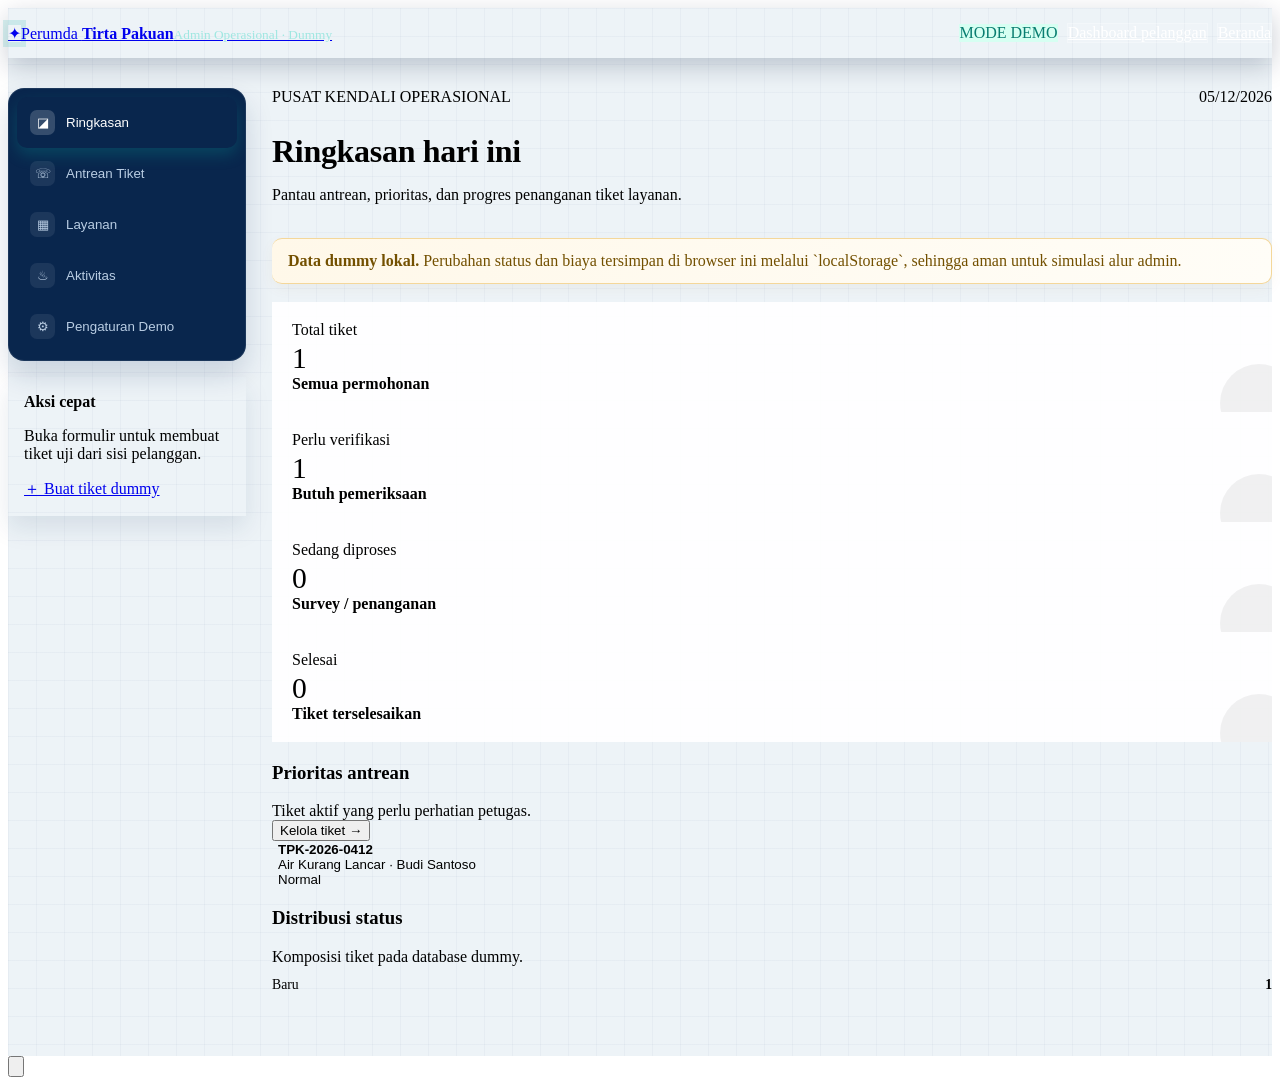
==== commit 577b9501: "updateee" ====
--- a/admin.html
+++ b/admin.html
@@ -7,40 +7,54 @@
 <link rel="icon" href="data:image/svg+xml,<svg xmlns='http://www.w3.org/2000/svg' viewBox='0 0 100 100'><circle cx='50' cy='50' r='48' fill='%230f3b77'/><text x='50' y='68' font-size='52' text-anchor='middle' fill='%23fff'>✦</text></svg>'>
 <link rel="stylesheet" href="css/style.css">
 <style>
-  .admin-shell { min-height: 100vh; background: var(--gray-100); }
-  .admin-top { background: linear-gradient(110deg, var(--blue-900), #176b83); color: #fff; box-shadow: 0 4px 20px rgba(0,0,0,.18); }
-  .admin-top-inner { display:flex; align-items:center; justify-content:space-between; gap:16px; padding:13px 0; flex-wrap:wrap; }
-  .admin-layout { display:grid; grid-template-columns:230px 1fr; gap:22px; padding:24px 0 44px; align-items:start; }
+  .admin-shell { min-height:100vh; background-color:#edf3f7; background-image:linear-gradient(rgba(15,59,119,.035) 1px,transparent 1px),linear-gradient(90deg,rgba(15,59,119,.035) 1px,transparent 1px); background-size:28px 28px; }
+  .admin-top { background:linear-gradient(110deg,#071f43 0%,var(--blue-900) 52%,#147b7b 100%); color:#fff; box-shadow:0 8px 26px rgba(4,25,55,.22); border-bottom:3px solid var(--teal-500); }
+  .admin-top-inner { display:flex; align-items:center; justify-content:space-between; gap:16px; padding:15px 0; flex-wrap:wrap; }
+  .admin-top .brand-logo { width:38px; height:38px; background:var(--teal-500); border-color:rgba(255,255,255,.4); box-shadow:0 0 0 5px rgba(10,168,160,.15); }
+  .admin-top .brand small { color:#9fe7e1; }
+  .admin-top .btn.white { background:rgba(255,255,255,.1); color:#fff; border:1px solid rgba(255,255,255,.24); }
+  .admin-top .btn.white:hover { background:rgba(255,255,255,.2); }
+  .admin-layout { display:grid; grid-template-columns:238px 1fr; gap:26px; padding:30px 0 52px; align-items:start; }
   .admin-side { position:sticky; top:78px; }
-  .admin-nav { background:#fff; border:1px solid var(--gray-200); border-radius:var(--radius); overflow:hidden; box-shadow:var(--shadow-sm); }
-  .admin-nav button { width:100%; display:flex; gap:10px; align-items:center; border:0; border-bottom:1px solid var(--gray-100); background:#fff; color:var(--gray-700); padding:13px 16px; font:600 .9rem inherit; text-align:left; cursor:pointer; }
+  .admin-nav { background:#09264d; border:1px solid rgba(255,255,255,.08); border-radius:16px; overflow:hidden; box-shadow:0 14px 28px rgba(11,45,92,.16); padding:8px; }
+  .admin-nav button { width:100%; display:flex; gap:11px; align-items:center; border:0; border-radius:10px; background:transparent; color:#b9cde3; padding:13px 13px; font:600 .9rem inherit; text-align:left; cursor:pointer; transition:.18s; }
   .admin-nav button:last-child { border-bottom:0; }
-  .admin-nav button:hover { background:var(--blue-50); color:var(--blue-700); }
-  .admin-nav button.active { background:var(--teal-500); color:#fff; }
-  .admin-nav .ico { width:21px; text-align:center; }
+  .admin-nav button:hover { background:rgba(255,255,255,.08); color:#fff; transform:translateX(2px); }
+  .admin-nav button.active { background:linear-gradient(100deg,var(--teal-500),#1a8f9a); color:#fff; box-shadow:0 7px 15px rgba(10,168,160,.24); }
+  .admin-nav .ico { width:25px; height:25px; display:grid; place-items:center; border-radius:7px; background:rgba(255,255,255,.08); text-align:center; }
+  .admin-nav button.active .ico { background:rgba(255,255,255,.18); }
+  .admin-side > .card { border:0; box-shadow:0 12px 24px rgba(11,45,92,.1); }
   .admin-section { display:none; animation:fadeUp .25s; }
   .admin-section.active { display:block; }
   .admin-section-head { display:flex; justify-content:space-between; align-items:flex-start; gap:16px; margin-bottom:18px; flex-wrap:wrap; }
-  .admin-section-head h1 { color:var(--blue-900); font-size:1.55rem; margin-bottom:3px; }
-  .admin-toolbar { display:flex; gap:10px; flex-wrap:wrap; align-items:center; }
+  .admin-section-head h1 { color:var(--blue-900); font-size:clamp(1.65rem,3vw,2rem); letter-spacing:-.3px; margin-bottom:4px; }
+  .admin-toolbar { display:flex; gap:10px; flex-wrap:wrap; align-items:center; padding:12px; background:var(--blue-50); border:1px solid #d5e7f4; border-radius:12px; }
   .admin-toolbar .input, .admin-toolbar .select { width:auto; min-width:170px; }
-  .admin-kpi .value { font-size:1.65rem; }
+  .admin-kpi { gap:14px; }
+  .admin-kpi .stat-card { position:relative; overflow:hidden; padding:19px 20px; background:rgba(255,255,255,.92); }
+  .admin-kpi .stat-card::after { content:""; position:absolute; width:78px; height:78px; right:-26px; bottom:-30px; border-radius:50%; background:currentColor; opacity:.055; }
+  .admin-kpi .value { font-size:1.85rem; margin-top:3px; }
+  .admin-kpi .delta { color:var(--gray-500); font-weight:600; }
+  .admin-main .card, .admin-section > .card { box-shadow:0 10px 24px rgba(11,45,92,.07); }
+  .admin-section .card { border-color:#dce6ee; }
   .admin-ticket-table td { vertical-align:middle; }
+  .admin-ticket-table th { background:#e8f3f8; }
+  .admin-ticket-table tr:hover td { background:#f7fbfd; }
   .admin-ticket-id { color:var(--blue-700); font-weight:800; white-space:nowrap; }
   .admin-ticket-name { font-weight:700; color:var(--gray-900); }
   .admin-ticket-name small { display:block; color:var(--gray-500); font-weight:400; }
   .admin-actions { display:flex; gap:6px; flex-wrap:wrap; }
   .admin-actions .btn { white-space:nowrap; }
   .admin-empty { padding:34px 18px; text-align:center; color:var(--gray-500); }
-  .admin-alert { border-left:4px solid var(--amber); background:var(--amber-bg); color:#735000; padding:12px 14px; border-radius:8px; margin-bottom:18px; }
+  .admin-alert { border:1px solid #f4d79a; border-left:5px solid var(--amber); background:linear-gradient(100deg,#fff8e9,#fffdf7); color:#735000; padding:13px 16px; border-radius:10px; margin-bottom:18px; box-shadow:0 5px 14px rgba(150,100,0,.05); }
   .service-admin-row { display:grid; grid-template-columns:1fr 110px 110px; gap:14px; align-items:center; padding:13px 0; border-bottom:1px solid var(--gray-200); }
   .service-admin-row:last-child { border-bottom:0; }
   .service-admin-row strong { display:block; }
   .service-admin-row small { color:var(--gray-500); }
   .admin-log { list-style:none; padding:0; margin:0; }
-  .admin-log li { display:flex; gap:12px; padding:12px 0; border-bottom:1px solid var(--gray-200); }
+  .admin-log li { display:flex; gap:14px; padding:14px 4px; border-bottom:1px solid var(--gray-200); }
   .admin-log li:last-child { border-bottom:0; }
-  .admin-log time { flex:0 0 88px; color:var(--gray-500); font-size:.78rem; }
+  .admin-log time { flex:0 0 88px; color:var(--teal-600); font-size:.78rem; font-weight:700; }
   @media (max-width:920px) { .admin-layout { grid-template-columns:1fr; } .admin-side { position:static; } .admin-nav { display:flex; flex-wrap:wrap; } .admin-nav button { width:auto; flex:1; min-width:145px; } }
   @media (max-width:640px) { .admin-toolbar .input, .admin-toolbar .select { width:100%; } .admin-ticket-table { min-width:760px; } .service-admin-row { grid-template-columns:1fr 80px 80px; } }
 </style>
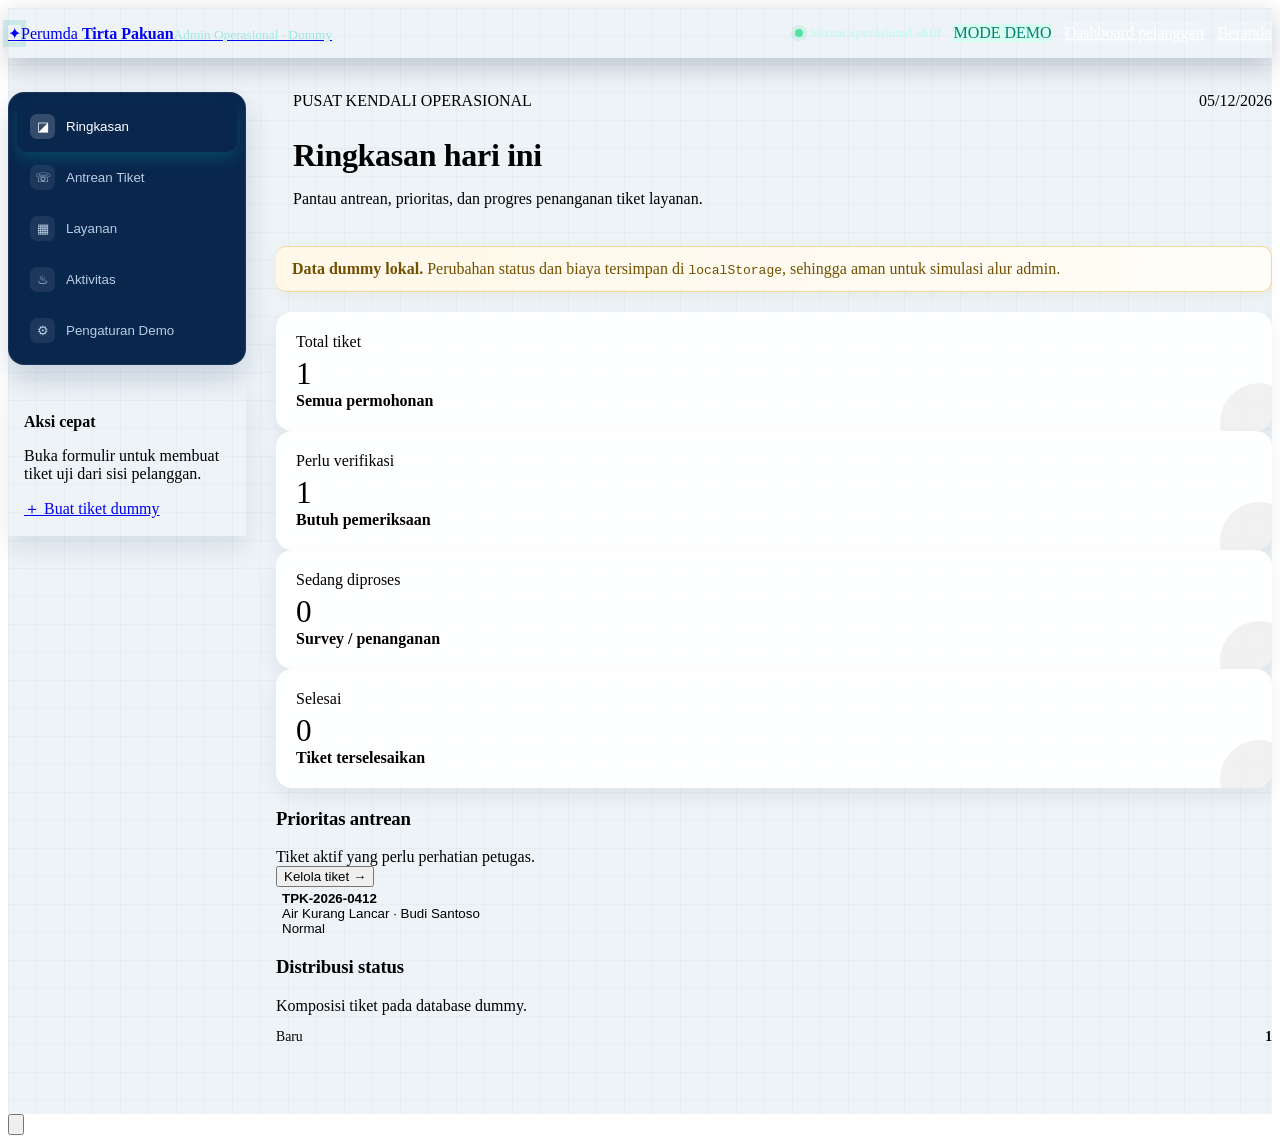
==== commit 10b1cbd6: "uodsateeee" ====
--- a/admin.html
+++ b/admin.html
@@ -9,12 +9,15 @@
 <style>
   .admin-shell { min-height:100vh; background-color:#edf3f7; background-image:linear-gradient(rgba(15,59,119,.035) 1px,transparent 1px),linear-gradient(90deg,rgba(15,59,119,.035) 1px,transparent 1px); background-size:28px 28px; }
   .admin-top { background:linear-gradient(110deg,#071f43 0%,var(--blue-900) 52%,#147b7b 100%); color:#fff; box-shadow:0 8px 26px rgba(4,25,55,.22); border-bottom:3px solid var(--teal-500); }
-  .admin-top-inner { display:flex; align-items:center; justify-content:space-between; gap:16px; padding:15px 0; flex-wrap:wrap; }
+  .admin-top-inner { display:flex; align-items:center; justify-content:space-between; gap:20px; padding:15px 0; flex-wrap:wrap; }
   .admin-top .brand-logo { width:38px; height:38px; background:var(--teal-500); border-color:rgba(255,255,255,.4); box-shadow:0 0 0 5px rgba(10,168,160,.15); }
   .admin-top .brand small { color:#9fe7e1; }
   .admin-top .btn.white { background:rgba(255,255,255,.1); color:#fff; border:1px solid rgba(255,255,255,.24); }
   .admin-top .btn.white:hover { background:rgba(255,255,255,.2); }
-  .admin-layout { display:grid; grid-template-columns:238px 1fr; gap:26px; padding:30px 0 52px; align-items:start; }
+  .admin-top-meta { display:flex; align-items:center; gap:12px; margin-left:auto; }
+  .admin-live { display:flex; align-items:center; gap:7px; color:#c9f9ec; font-size:.75rem; font-weight:700; letter-spacing:.35px; white-space:nowrap; }
+  .admin-live::before { content:""; width:8px; height:8px; border-radius:50%; background:#55e0a5; box-shadow:0 0 0 4px rgba(85,224,165,.16); }
+  .admin-layout { display:grid; grid-template-columns:238px 1fr; gap:30px; padding:34px 0 58px; align-items:start; }
   .admin-side { position:sticky; top:78px; }
   .admin-nav { background:#09264d; border:1px solid rgba(255,255,255,.08); border-radius:16px; overflow:hidden; box-shadow:0 14px 28px rgba(11,45,92,.16); padding:8px; }
   .admin-nav button { width:100%; display:flex; gap:11px; align-items:center; border:0; border-radius:10px; background:transparent; color:#b9cde3; padding:13px 13px; font:600 .9rem inherit; text-align:left; cursor:pointer; transition:.18s; }
@@ -24,21 +27,27 @@
   .admin-nav .ico { width:25px; height:25px; display:grid; place-items:center; border-radius:7px; background:rgba(255,255,255,.08); text-align:center; }
   .admin-nav button.active .ico { background:rgba(255,255,255,.18); }
   .admin-side > .card { border:0; box-shadow:0 12px 24px rgba(11,45,92,.1); }
+  .admin-side > .card::before { content:""; display:block; width:34px; height:3px; margin-bottom:13px; border-radius:99px; background:var(--teal-500); }
   .admin-section { display:none; animation:fadeUp .25s; }
   .admin-section.active { display:block; }
-  .admin-section-head { display:flex; justify-content:space-between; align-items:flex-start; gap:16px; margin-bottom:18px; flex-wrap:wrap; }
+  .admin-section-head { display:flex; justify-content:space-between; align-items:flex-start; gap:16px; margin-bottom:22px; flex-wrap:wrap; }
+  .admin-section-head > div:first-child { position:relative; padding-left:17px; }
+  .admin-section-head > div:first-child::before { content:""; position:absolute; left:0; top:3px; bottom:5px; width:4px; border-radius:99px; background:linear-gradient(var(--teal-500),var(--blue-500)); }
   .admin-section-head h1 { color:var(--blue-900); font-size:clamp(1.65rem,3vw,2rem); letter-spacing:-.3px; margin-bottom:4px; }
   .admin-toolbar { display:flex; gap:10px; flex-wrap:wrap; align-items:center; padding:12px; background:var(--blue-50); border:1px solid #d5e7f4; border-radius:12px; }
   .admin-toolbar .input, .admin-toolbar .select { width:auto; min-width:170px; }
   .admin-kpi { gap:14px; }
-  .admin-kpi .stat-card { position:relative; overflow:hidden; padding:19px 20px; background:rgba(255,255,255,.92); }
+  .admin-kpi .stat-card { position:relative; overflow:hidden; padding:21px 20px; background:rgba(255,255,255,.95); border-radius:16px; box-shadow:0 9px 20px rgba(11,45,92,.07); transition:transform .2s,box-shadow .2s; }
+  .admin-kpi .stat-card:hover { transform:translateY(-3px); box-shadow:0 14px 25px rgba(11,45,92,.12); }
   .admin-kpi .stat-card::after { content:""; position:absolute; width:78px; height:78px; right:-26px; bottom:-30px; border-radius:50%; background:currentColor; opacity:.055; }
-  .admin-kpi .value { font-size:1.85rem; margin-top:3px; }
+  .admin-kpi .value { font-size:1.95rem; margin-top:5px; letter-spacing:-.5px; }
   .admin-kpi .delta { color:var(--gray-500); font-weight:600; }
   .admin-main .card, .admin-section > .card { box-shadow:0 10px 24px rgba(11,45,92,.07); }
-  .admin-section .card { border-color:#dce6ee; }
+  .admin-section .card { border-color:#dce6ee; border-radius:16px; }
+  .admin-section .card-header { padding-bottom:3px; }
+  .admin-section .card-header h3 { letter-spacing:-.15px; }
   .admin-ticket-table td { vertical-align:middle; }
-  .admin-ticket-table th { background:#e8f3f8; }
+  .admin-ticket-table th { background:#e8f3f8; padding-top:13px; padding-bottom:13px; }
   .admin-ticket-table tr:hover td { background:#f7fbfd; }
   .admin-ticket-id { color:var(--blue-700); font-weight:800; white-space:nowrap; }
   .admin-ticket-name { font-weight:700; color:var(--gray-900); }
@@ -46,7 +55,7 @@
   .admin-actions { display:flex; gap:6px; flex-wrap:wrap; }
   .admin-actions .btn { white-space:nowrap; }
   .admin-empty { padding:34px 18px; text-align:center; color:var(--gray-500); }
-  .admin-alert { border:1px solid #f4d79a; border-left:5px solid var(--amber); background:linear-gradient(100deg,#fff8e9,#fffdf7); color:#735000; padding:13px 16px; border-radius:10px; margin-bottom:18px; box-shadow:0 5px 14px rgba(150,100,0,.05); }
+  .admin-alert { border:1px solid #f4d79a; border-left:5px solid var(--amber); background:linear-gradient(100deg,#fff8e9,#fffdf7); color:#735000; padding:13px 16px; border-radius:10px; margin-bottom:20px; box-shadow:0 5px 14px rgba(150,100,0,.05); }
   .service-admin-row { display:grid; grid-template-columns:1fr 110px 110px; gap:14px; align-items:center; padding:13px 0; border-bottom:1px solid var(--gray-200); }
   .service-admin-row:last-child { border-bottom:0; }
   .service-admin-row strong { display:block; }
@@ -64,7 +73,7 @@
   <header class="admin-top">
     <div class="container admin-top-inner">
       <a class="brand" href="index.html"><span class="brand-logo">✦</span><span>Perumda <b>Tirta Pakuan</b><small>Admin Operasional · Dummy</small></span></a>
-      <div style="display:flex;gap:9px;align-items:center;flex-wrap:wrap"><span class="chip teal" style="background:#d6fff2;color:#087d70">MODE DEMO</span><a class="btn white small" href="dashboard.html">Dashboard pelanggan</a><a class="btn white small" href="index.html">Beranda</a></div>
+      <div class="admin-top-meta"><span class="admin-live">Sistem operasional aktif</span><span class="chip teal" style="background:#d6fff2;color:#087d70">MODE DEMO</span><a class="btn white small" href="dashboard.html">Dashboard pelanggan</a><a class="btn white small" href="index.html">Beranda</a></div>
     </div>
   </header>
 
@@ -83,7 +92,7 @@
     <main class="dash-main">
       <section class="admin-section active" id="admin-overview">
         <div class="admin-section-head"><div><span class="eyebrow">PUSAT KENDALI OPERASIONAL</span><h1>Ringkasan hari ini</h1><p class="muted small">Pantau antrean, prioritas, dan progres penanganan tiket layanan.</p></div><span class="chip blue" id="today-label"></span></div>
-        <div class="admin-alert"><b>Data dummy lokal.</b> Perubahan status dan biaya tersimpan di browser ini melalui `localStorage`, sehingga aman untuk simulasi alur admin.</div>
+        <div class="admin-alert"><b>Data dummy lokal.</b> Perubahan status dan biaya tersimpan di <code>localStorage</code>, sehingga aman untuk simulasi alur admin.</div>
         <div class="stat-grid admin-kpi">
           <div class="stat-card"><div class="label">Total tiket</div><div class="value" id="kpi-total">0</div><div class="delta">Semua permohonan</div></div>
           <div class="stat-card amber"><div class="label">Perlu verifikasi</div><div class="value" id="kpi-review">0</div><div class="delta">Butuh pemeriksaan</div></div>
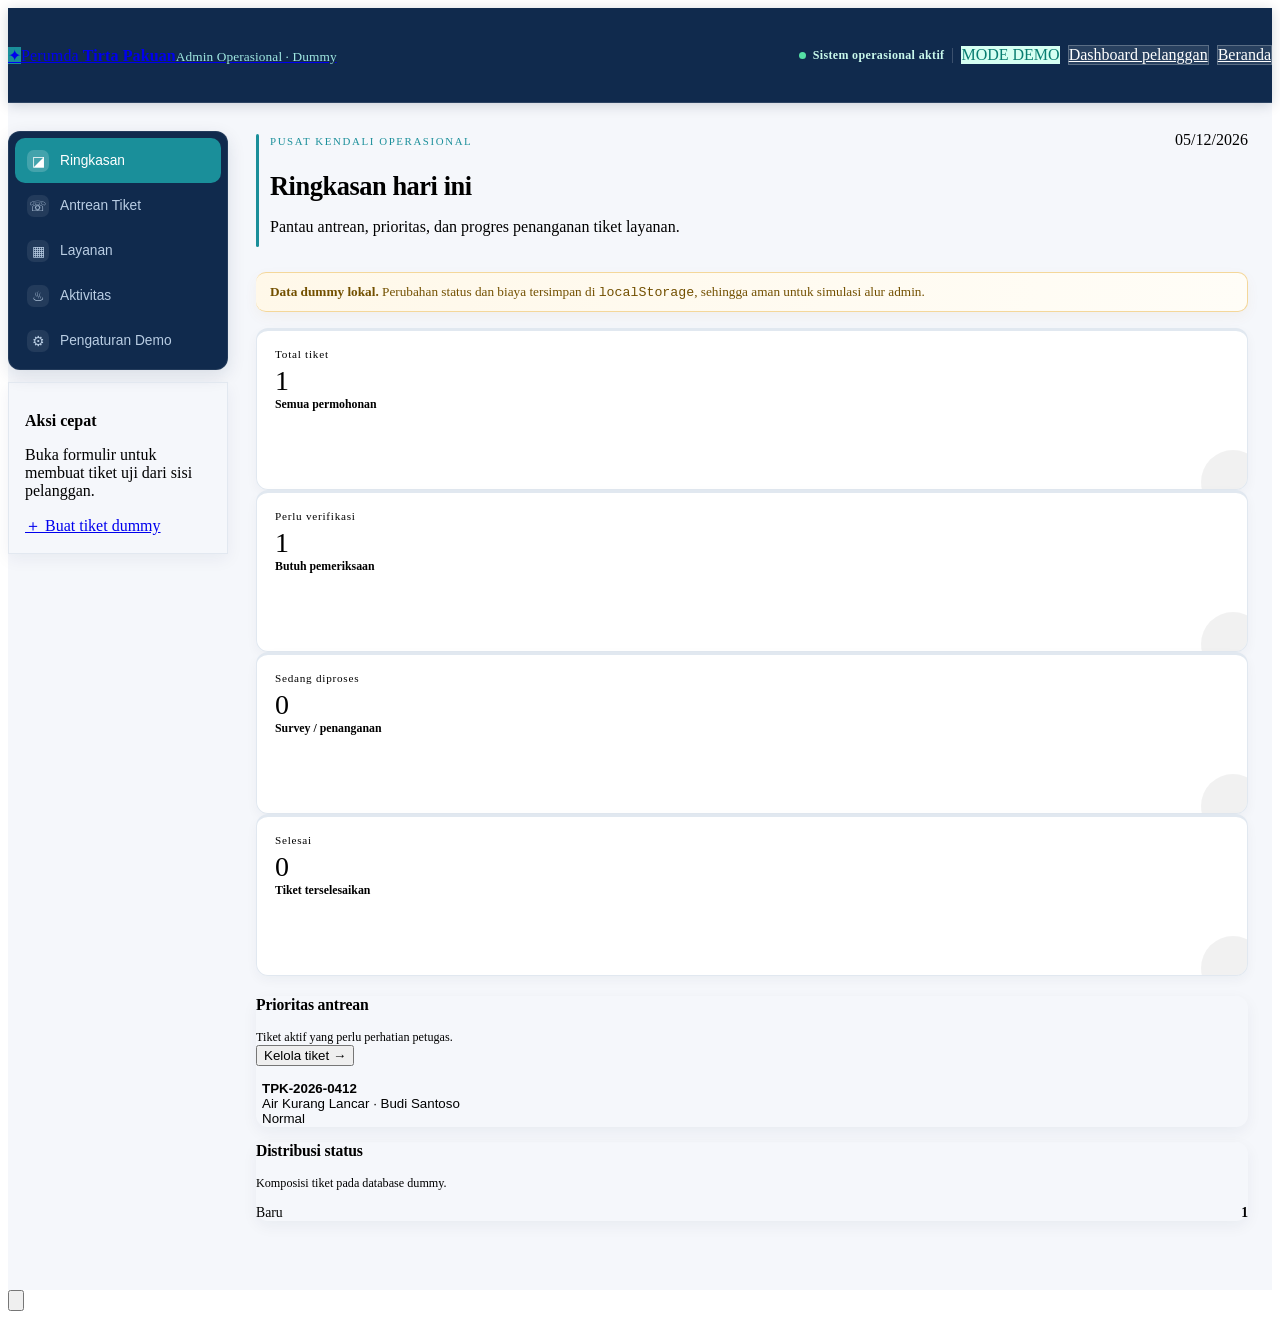
==== commit 3b9ed502: "UPDATE DESIGN" ====
--- a/admin.html
+++ b/admin.html
@@ -66,6 +66,57 @@
   .admin-log time { flex:0 0 88px; color:var(--teal-600); font-size:.78rem; font-weight:700; }
   @media (max-width:920px) { .admin-layout { grid-template-columns:1fr; } .admin-side { position:static; } .admin-nav { display:flex; flex-wrap:wrap; } .admin-nav button { width:auto; flex:1; min-width:145px; } }
   @media (max-width:640px) { .admin-toolbar .input, .admin-toolbar .select { width:100%; } .admin-ticket-table { min-width:760px; } .service-admin-row { grid-template-columns:1fr 80px 80px; } }
+
+  /* Admin workspace polish */
+  .admin-shell { background:#f5f7fb; background-image:none; }
+  .admin-top { background:#102a4d; border-bottom:1px solid rgba(255,255,255,.12); box-shadow:0 2px 12px rgba(12,32,58,.18); }
+  .admin-top-inner { min-height:70px; padding:12px 0; }
+  .admin-top .brand { letter-spacing:.1px; }
+  .admin-top .brand-logo { width:36px; height:36px; box-shadow:none; background:#1a8f9a; }
+  .admin-top-meta { gap:8px; }
+  .admin-live { padding-right:8px; border-right:1px solid rgba(255,255,255,.18); }
+  .admin-live::before { width:7px; height:7px; box-shadow:none; }
+  .admin-layout { grid-template-columns:220px minmax(0, 1fr); gap:28px; max-width:1240px; padding-top:28px; }
+  .admin-side { top:92px; }
+  .admin-nav { border-radius:12px; background:#102a4d; padding:6px; box-shadow:0 6px 18px rgba(16,42,77,.12); }
+  .admin-nav button { min-height:45px; padding:10px 12px; font-size:.86rem; }
+  .admin-nav button.active { background:#1a8f9a; box-shadow:none; }
+  .admin-nav button:hover { transform:none; background:#1a3a60; }
+  .admin-nav .ico { width:22px; height:22px; font-size:.85rem; }
+  .admin-side > .card { margin-top:12px !important; padding:16px !important; border:1px solid #e2e8f0; box-shadow:0 5px 16px rgba(16,42,77,.06); }
+  .admin-side > .card::before { width:28px; height:2px; margin-bottom:11px; }
+  .admin-main, .admin-section > .card { box-shadow:0 5px 16px rgba(16,42,77,.055); }
+  .admin-section-head { margin-bottom:20px; }
+  .admin-section-head > div:first-child { padding-left:14px; }
+  .admin-section-head > div:first-child::before { width:3px; background:#1a8f9a; }
+  .admin-section-head h1 { font-size:1.65rem; letter-spacing:-.45px; }
+  .admin-section-head .eyebrow { color:#1a8f9a; font-size:.68rem; letter-spacing:1.6px; }
+  .admin-kpi { gap:12px; }
+  .admin-kpi .stat-card { min-height:124px; padding:17px 18px; border:1px solid #e1e8f0; border-top-width:3px; border-radius:12px; box-shadow:0 4px 12px rgba(16,42,77,.045); }
+  .admin-kpi .stat-card:hover { transform:translateY(-2px); box-shadow:0 8px 18px rgba(16,42,77,.09); }
+  .admin-kpi .stat-card::after { width:64px; height:64px; right:-18px; bottom:-25px; }
+  .admin-kpi .label { font-size:.7rem; letter-spacing:.75px; }
+  .admin-kpi .value { font-size:1.75rem; }
+  .admin-kpi .delta { font-size:.74rem; }
+  .admin-alert { margin-bottom:16px; padding:11px 14px; font-size:.83rem; }
+  .admin-section .card { border-radius:12px; box-shadow:0 5px 16px rgba(16,42,77,.055); }
+  .admin-section .card-header { margin-bottom:11px; }
+  .admin-section .card-header h3 { font-size:.98rem; }
+  .admin-section .card-header .sub { font-size:.76rem; }
+  .admin-toolbar { padding:9px; background:#f7fafc; border-color:#e3eaf1; border-radius:9px; }
+  .admin-toolbar .input, .admin-toolbar .select { min-height:38px; padding:8px 11px; font-size:.86rem; }
+  .admin-ticket-table { font-size:.84rem !important; }
+  .admin-ticket-table th { padding:10px 11px; font-size:.68rem; letter-spacing:.4px; }
+  .admin-ticket-table td { padding:11px; }
+  .admin-ticket-table .select { font-size:.78rem; background:#fff; border-color:#d7e0e9; }
+  .admin-ticket-id { font-size:.82rem; }
+  .admin-actions .btn { font-size:.76rem; padding:6px 10px; }
+  .service-admin-row { padding:12px 4px; }
+  .service-admin-row strong { font-size:.88rem; }
+  .service-admin-row small { font-size:.75rem; }
+  .admin-log li { padding:12px 3px; }
+  @media (max-width:920px) { .admin-layout { grid-template-columns:1fr; } .admin-side { top:auto; } }
+  @media (max-width:640px) { .admin-top-meta { width:100%; margin-left:0; } .admin-live { display:none; } .admin-top-meta .btn { flex:1; } .admin-top-meta .chip { display:none; } .admin-layout { padding-top:18px; } }
 </style>
 </head>
 <body>
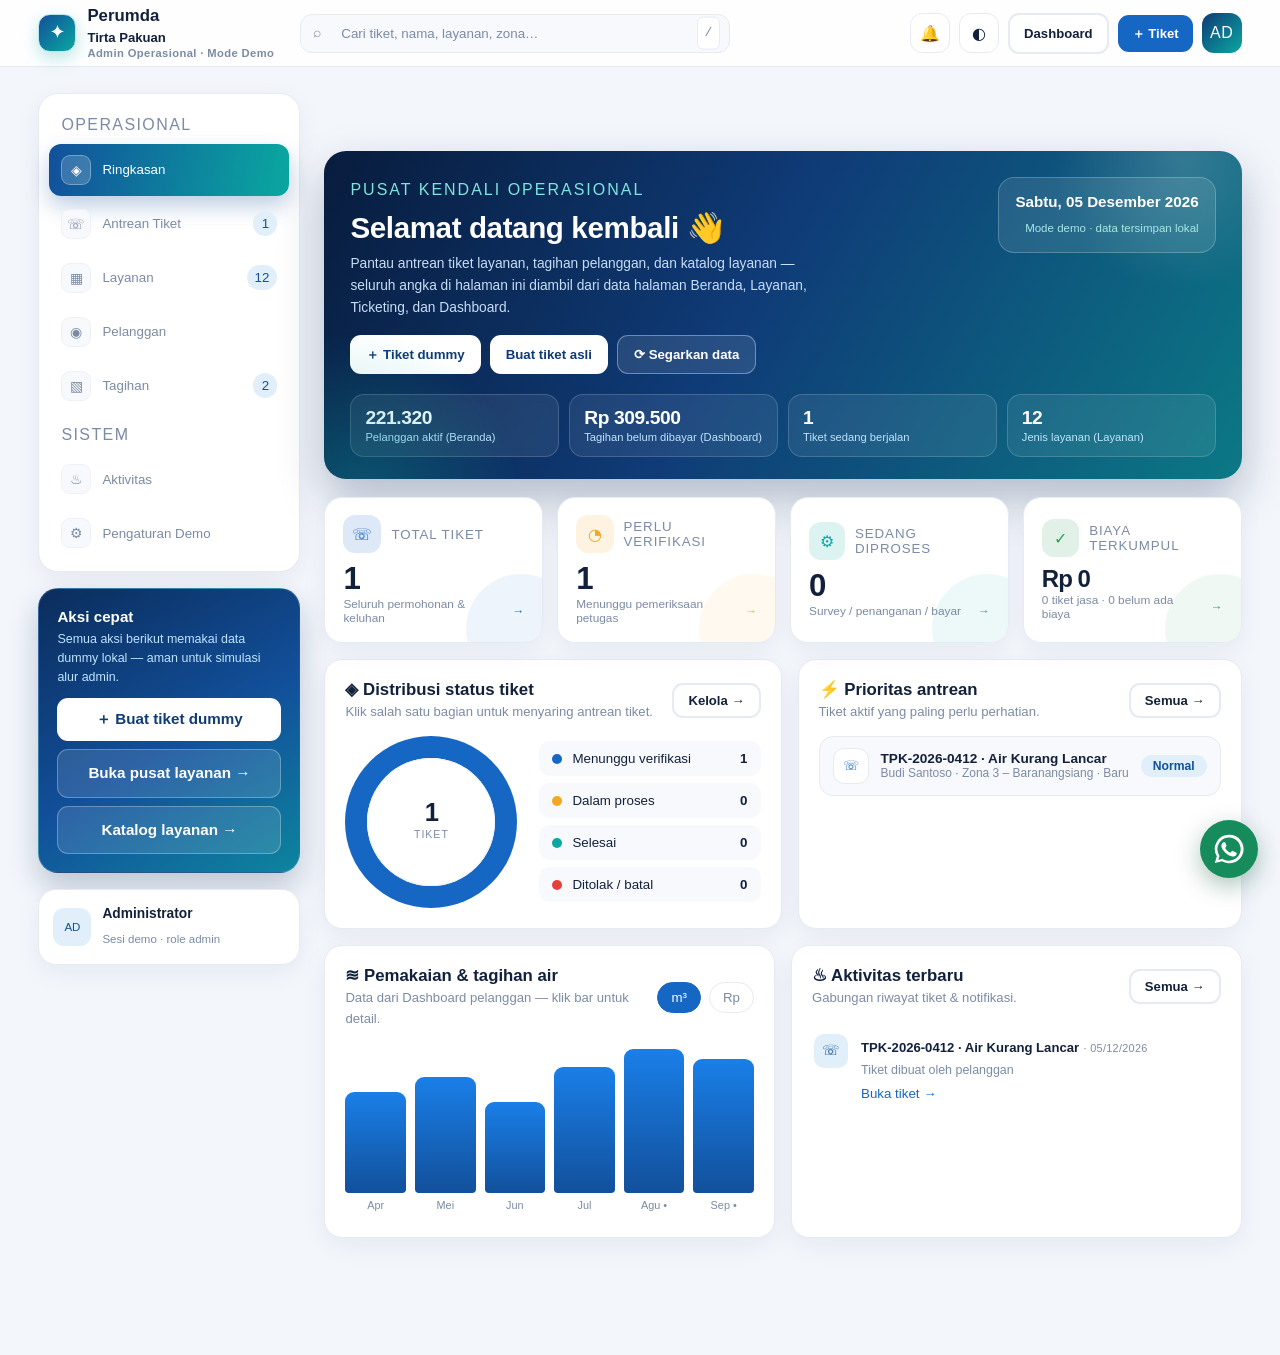
==== commit b7898416: "update designn admin" ====
--- a/admin.html
+++ b/admin.html
@@ -4,257 +4,1737 @@
 <meta charset="UTF-8">
 <meta name="viewport" content="width=device-width, initial-scale=1">
 <title>Admin Operasional — Perumda Tirta Pakuan</title>
-<link rel="icon" href="data:image/svg+xml,<svg xmlns='http://www.w3.org/2000/svg' viewBox='0 0 100 100'><circle cx='50' cy='50' r='48' fill='%230f3b77'/><text x='50' y='68' font-size='52' text-anchor='middle' fill='%23fff'>✦</text></svg>'>
+<link rel="icon" href="data:image/svg+xml,<svg xmlns='http://www.w3.org/2000/svg' viewBox='0 0 100 100'><rect width='100' height='100' rx='24' fill='%230f3b77'/><text x='50' y='70' font-size='56' text-anchor='middle' fill='%23fff'>✦</text></svg>">
 <link rel="stylesheet" href="css/style.css">
 <style>
-  .admin-shell { min-height:100vh; background-color:#edf3f7; background-image:linear-gradient(rgba(15,59,119,.035) 1px,transparent 1px),linear-gradient(90deg,rgba(15,59,119,.035) 1px,transparent 1px); background-size:28px 28px; }
-  .admin-top { background:linear-gradient(110deg,#071f43 0%,var(--blue-900) 52%,#147b7b 100%); color:#fff; box-shadow:0 8px 26px rgba(4,25,55,.22); border-bottom:3px solid var(--teal-500); }
-  .admin-top-inner { display:flex; align-items:center; justify-content:space-between; gap:20px; padding:15px 0; flex-wrap:wrap; }
-  .admin-top .brand-logo { width:38px; height:38px; background:var(--teal-500); border-color:rgba(255,255,255,.4); box-shadow:0 0 0 5px rgba(10,168,160,.15); }
-  .admin-top .brand small { color:#9fe7e1; }
-  .admin-top .btn.white { background:rgba(255,255,255,.1); color:#fff; border:1px solid rgba(255,255,255,.24); }
-  .admin-top .btn.white:hover { background:rgba(255,255,255,.2); }
-  .admin-top-meta { display:flex; align-items:center; gap:12px; margin-left:auto; }
-  .admin-live { display:flex; align-items:center; gap:7px; color:#c9f9ec; font-size:.75rem; font-weight:700; letter-spacing:.35px; white-space:nowrap; }
-  .admin-live::before { content:""; width:8px; height:8px; border-radius:50%; background:#55e0a5; box-shadow:0 0 0 4px rgba(85,224,165,.16); }
-  .admin-layout { display:grid; grid-template-columns:238px 1fr; gap:30px; padding:34px 0 58px; align-items:start; }
-  .admin-side { position:sticky; top:78px; }
-  .admin-nav { background:#09264d; border:1px solid rgba(255,255,255,.08); border-radius:16px; overflow:hidden; box-shadow:0 14px 28px rgba(11,45,92,.16); padding:8px; }
-  .admin-nav button { width:100%; display:flex; gap:11px; align-items:center; border:0; border-radius:10px; background:transparent; color:#b9cde3; padding:13px 13px; font:600 .9rem inherit; text-align:left; cursor:pointer; transition:.18s; }
-  .admin-nav button:last-child { border-bottom:0; }
-  .admin-nav button:hover { background:rgba(255,255,255,.08); color:#fff; transform:translateX(2px); }
-  .admin-nav button.active { background:linear-gradient(100deg,var(--teal-500),#1a8f9a); color:#fff; box-shadow:0 7px 15px rgba(10,168,160,.24); }
-  .admin-nav .ico { width:25px; height:25px; display:grid; place-items:center; border-radius:7px; background:rgba(255,255,255,.08); text-align:center; }
-  .admin-nav button.active .ico { background:rgba(255,255,255,.18); }
-  .admin-side > .card { border:0; box-shadow:0 12px 24px rgba(11,45,92,.1); }
-  .admin-side > .card::before { content:""; display:block; width:34px; height:3px; margin-bottom:13px; border-radius:99px; background:var(--teal-500); }
-  .admin-section { display:none; animation:fadeUp .25s; }
-  .admin-section.active { display:block; }
-  .admin-section-head { display:flex; justify-content:space-between; align-items:flex-start; gap:16px; margin-bottom:22px; flex-wrap:wrap; }
-  .admin-section-head > div:first-child { position:relative; padding-left:17px; }
-  .admin-section-head > div:first-child::before { content:""; position:absolute; left:0; top:3px; bottom:5px; width:4px; border-radius:99px; background:linear-gradient(var(--teal-500),var(--blue-500)); }
-  .admin-section-head h1 { color:var(--blue-900); font-size:clamp(1.65rem,3vw,2rem); letter-spacing:-.3px; margin-bottom:4px; }
-  .admin-toolbar { display:flex; gap:10px; flex-wrap:wrap; align-items:center; padding:12px; background:var(--blue-50); border:1px solid #d5e7f4; border-radius:12px; }
-  .admin-toolbar .input, .admin-toolbar .select { width:auto; min-width:170px; }
-  .admin-kpi { gap:14px; }
-  .admin-kpi .stat-card { position:relative; overflow:hidden; padding:21px 20px; background:rgba(255,255,255,.95); border-radius:16px; box-shadow:0 9px 20px rgba(11,45,92,.07); transition:transform .2s,box-shadow .2s; }
-  .admin-kpi .stat-card:hover { transform:translateY(-3px); box-shadow:0 14px 25px rgba(11,45,92,.12); }
-  .admin-kpi .stat-card::after { content:""; position:absolute; width:78px; height:78px; right:-26px; bottom:-30px; border-radius:50%; background:currentColor; opacity:.055; }
-  .admin-kpi .value { font-size:1.95rem; margin-top:5px; letter-spacing:-.5px; }
-  .admin-kpi .delta { color:var(--gray-500); font-weight:600; }
-  .admin-main .card, .admin-section > .card { box-shadow:0 10px 24px rgba(11,45,92,.07); }
-  .admin-section .card { border-color:#dce6ee; border-radius:16px; }
-  .admin-section .card-header { padding-bottom:3px; }
-  .admin-section .card-header h3 { letter-spacing:-.15px; }
-  .admin-ticket-table td { vertical-align:middle; }
-  .admin-ticket-table th { background:#e8f3f8; padding-top:13px; padding-bottom:13px; }
-  .admin-ticket-table tr:hover td { background:#f7fbfd; }
-  .admin-ticket-id { color:var(--blue-700); font-weight:800; white-space:nowrap; }
-  .admin-ticket-name { font-weight:700; color:var(--gray-900); }
-  .admin-ticket-name small { display:block; color:var(--gray-500); font-weight:400; }
-  .admin-actions { display:flex; gap:6px; flex-wrap:wrap; }
-  .admin-actions .btn { white-space:nowrap; }
-  .admin-empty { padding:34px 18px; text-align:center; color:var(--gray-500); }
-  .admin-alert { border:1px solid #f4d79a; border-left:5px solid var(--amber); background:linear-gradient(100deg,#fff8e9,#fffdf7); color:#735000; padding:13px 16px; border-radius:10px; margin-bottom:20px; box-shadow:0 5px 14px rgba(150,100,0,.05); }
-  .service-admin-row { display:grid; grid-template-columns:1fr 110px 110px; gap:14px; align-items:center; padding:13px 0; border-bottom:1px solid var(--gray-200); }
-  .service-admin-row:last-child { border-bottom:0; }
-  .service-admin-row strong { display:block; }
-  .service-admin-row small { color:var(--gray-500); }
-  .admin-log { list-style:none; padding:0; margin:0; }
-  .admin-log li { display:flex; gap:14px; padding:14px 4px; border-bottom:1px solid var(--gray-200); }
-  .admin-log li:last-child { border-bottom:0; }
-  .admin-log time { flex:0 0 88px; color:var(--teal-600); font-size:.78rem; font-weight:700; }
-  @media (max-width:920px) { .admin-layout { grid-template-columns:1fr; } .admin-side { position:static; } .admin-nav { display:flex; flex-wrap:wrap; } .admin-nav button { width:auto; flex:1; min-width:145px; } }
-  @media (max-width:640px) { .admin-toolbar .input, .admin-toolbar .select { width:100%; } .admin-ticket-table { min-width:760px; } .service-admin-row { grid-template-columns:1fr 80px 80px; } }
-
-  /* Admin workspace polish */
-  .admin-shell { background:#f5f7fb; background-image:none; }
-  .admin-top { background:#102a4d; border-bottom:1px solid rgba(255,255,255,.12); box-shadow:0 2px 12px rgba(12,32,58,.18); }
-  .admin-top-inner { min-height:70px; padding:12px 0; }
-  .admin-top .brand { letter-spacing:.1px; }
-  .admin-top .brand-logo { width:36px; height:36px; box-shadow:none; background:#1a8f9a; }
-  .admin-top-meta { gap:8px; }
-  .admin-live { padding-right:8px; border-right:1px solid rgba(255,255,255,.18); }
-  .admin-live::before { width:7px; height:7px; box-shadow:none; }
-  .admin-layout { grid-template-columns:220px minmax(0, 1fr); gap:28px; max-width:1240px; padding-top:28px; }
-  .admin-side { top:92px; }
-  .admin-nav { border-radius:12px; background:#102a4d; padding:6px; box-shadow:0 6px 18px rgba(16,42,77,.12); }
-  .admin-nav button { min-height:45px; padding:10px 12px; font-size:.86rem; }
-  .admin-nav button.active { background:#1a8f9a; box-shadow:none; }
-  .admin-nav button:hover { transform:none; background:#1a3a60; }
-  .admin-nav .ico { width:22px; height:22px; font-size:.85rem; }
-  .admin-side > .card { margin-top:12px !important; padding:16px !important; border:1px solid #e2e8f0; box-shadow:0 5px 16px rgba(16,42,77,.06); }
-  .admin-side > .card::before { width:28px; height:2px; margin-bottom:11px; }
-  .admin-main, .admin-section > .card { box-shadow:0 5px 16px rgba(16,42,77,.055); }
-  .admin-section-head { margin-bottom:20px; }
-  .admin-section-head > div:first-child { padding-left:14px; }
-  .admin-section-head > div:first-child::before { width:3px; background:#1a8f9a; }
-  .admin-section-head h1 { font-size:1.65rem; letter-spacing:-.45px; }
-  .admin-section-head .eyebrow { color:#1a8f9a; font-size:.68rem; letter-spacing:1.6px; }
-  .admin-kpi { gap:12px; }
-  .admin-kpi .stat-card { min-height:124px; padding:17px 18px; border:1px solid #e1e8f0; border-top-width:3px; border-radius:12px; box-shadow:0 4px 12px rgba(16,42,77,.045); }
-  .admin-kpi .stat-card:hover { transform:translateY(-2px); box-shadow:0 8px 18px rgba(16,42,77,.09); }
-  .admin-kpi .stat-card::after { width:64px; height:64px; right:-18px; bottom:-25px; }
-  .admin-kpi .label { font-size:.7rem; letter-spacing:.75px; }
-  .admin-kpi .value { font-size:1.75rem; }
-  .admin-kpi .delta { font-size:.74rem; }
-  .admin-alert { margin-bottom:16px; padding:11px 14px; font-size:.83rem; }
-  .admin-section .card { border-radius:12px; box-shadow:0 5px 16px rgba(16,42,77,.055); }
-  .admin-section .card-header { margin-bottom:11px; }
-  .admin-section .card-header h3 { font-size:.98rem; }
-  .admin-section .card-header .sub { font-size:.76rem; }
-  .admin-toolbar { padding:9px; background:#f7fafc; border-color:#e3eaf1; border-radius:9px; }
-  .admin-toolbar .input, .admin-toolbar .select { min-height:38px; padding:8px 11px; font-size:.86rem; }
-  .admin-ticket-table { font-size:.84rem !important; }
-  .admin-ticket-table th { padding:10px 11px; font-size:.68rem; letter-spacing:.4px; }
-  .admin-ticket-table td { padding:11px; }
-  .admin-ticket-table .select { font-size:.78rem; background:#fff; border-color:#d7e0e9; }
-  .admin-ticket-id { font-size:.82rem; }
-  .admin-actions .btn { font-size:.76rem; padding:6px 10px; }
-  .service-admin-row { padding:12px 4px; }
-  .service-admin-row strong { font-size:.88rem; }
-  .service-admin-row small { font-size:.75rem; }
-  .admin-log li { padding:12px 3px; }
-  @media (max-width:920px) { .admin-layout { grid-template-columns:1fr; } .admin-side { top:auto; } }
-  @media (max-width:640px) { .admin-top-meta { width:100%; margin-left:0; } .admin-live { display:none; } .admin-top-meta .btn { flex:1; } .admin-top-meta .chip { display:none; } .admin-layout { padding-top:18px; } }
+/* ============================================================
+   ADMIN OPERASIONAL — UI SHELL (dummy / mode demo)
+   Data ditarik dari halaman lain lewat js/main.js (TP.*)
+   ============================================================ */
+body.adm {
+  --adm-bg:#f3f6fb;
+  --adm-panel:#ffffff;
+  --adm-soft:#f7f9fd;
+  --adm-border:#e5eaf3;
+  --adm-line:#eef2f8;
+  --adm-text:#12213b;
+  --adm-muted:#7b8ba4;
+  --adm-field:#ffffff;
+  --adm-shadow:0 8px 26px rgba(13,38,78,.06);
+  --adm-accent:#1666c4;
+  background:var(--adm-bg);
+  color:var(--adm-text);
+  -webkit-font-smoothing:antialiased;
+}
+body.adm.dark {
+  --adm-bg:#0b1220;
+  --adm-panel:#121b2e;
+  --adm-soft:#16213a;
+  --adm-border:#22304e;
+  --adm-line:#1d2a44;
+  --adm-text:#e7edfa;
+  --adm-muted:#8fa1bd;
+  --adm-field:#0e1729;
+  --adm-shadow:0 10px 30px rgba(0,0,0,.35);
+  --adm-accent:#4d9bfb;
+  /* remap token global agar komponen ikut gelap */
+  --blue-900:#e7edfa; --blue-800:#dce7fb; --blue-700:#8fbcff; --blue-600:#4d9bfb; --blue-500:#4d9bfb;
+  --blue-100:#16274a; --blue-50:#131f3a;
+  --gray-900:#e7edfa; --gray-700:#c9d6ee; --gray-600:#a9b8d0; --gray-500:#8fa1bd; --gray-400:#7286a6;
+  --gray-300:#2b3b5c; --gray-200:#22304e; --gray-100:#16213a;
+  --green:#57c98a; --green-bg:#0f2c22; --amber-bg:#33260f; --danger-bg:#331514;
+}
+body.adm.dark .card,
+body.adm.dark .stat-card,
+body.adm.dark .modal,
+body.adm.dark .wa-menu { background:var(--adm-panel); border-color:var(--adm-border); color:var(--adm-text); }
+body.adm.dark .chip.blue { background:#16274a; color:#8fbcff; }
+body.adm.dark .chip.teal { background:#0f2f2c; color:#5fd8c9; }
+body.adm.dark .chip.amber { background:#33260f; color:#f5c46a; }
+body.adm.dark .chip.danger { background:#331514; color:#ff8f8a; }
+body.adm.dark .chip.gray { background:#1e2a44; color:#9fb0cb; }
+body.adm.dark .seg { background:#16213a; }
+body.adm.dark .seg button { color:#8fa1bd; }
+body.adm.dark .seg button.active { background:#22304e; color:#cfe1ff; }
+body.adm.dark .toast { background:#1c2b4a; color:#e7edfa; }
+body.adm.dark .toast.success { background:#1c6b45; }
+body.adm.dark .toast.error { background:#8f2f2b; }
+body.adm.dark .modal-close { background:#1e2a44; color:#a9b8d0; }
+body.adm.dark .admin-dark-safe { color:var(--adm-text); }
+
+/* ---------- Topbar ---------- */
+.adm-top {
+  position:sticky; top:0; z-index:50;
+  background:color-mix(in srgb, var(--adm-panel) 88%, transparent);
+  backdrop-filter:saturate(160%) blur(12px);
+  border-bottom:1px solid var(--adm-border);
+}
+@supports not (backdrop-filter:blur(4px)) { .adm-top { background:var(--adm-panel); } }
+.adm-top-inner { width:min(1340px,94%); margin:0 auto; min-height:66px; display:flex; align-items:center; gap:18px; }
+.adm-top .brand { display:flex; align-items:center; gap:11px; color:var(--adm-text); flex:0 0 auto; }
+.adm-top .brand-logo {
+  width:38px; height:38px; border-radius:12px; display:grid; place-items:center;
+  background:linear-gradient(135deg,var(--blue-700),var(--teal-500)); color:#fff; font-size:1.05rem;
+  box-shadow:0 6px 16px rgba(10,168,160,.28);
+}
+.adm-top .brand small { display:block; color:var(--adm-muted); font-size:.7rem; letter-spacing:.4px; }
+.adm-top .brand b { color:var(--adm-text); }
+
+.adm-search { position:relative; flex:1 1 auto; max-width:430px; margin-left:8px; }
+.adm-search input {
+  width:100%; padding:11px 64px 11px 40px; border-radius:12px;
+  border:1px solid var(--adm-border); background:var(--adm-soft); color:var(--adm-text);
+  font:500 .88rem inherit; transition:.18s;
+}
+.adm-search input::placeholder { color:var(--adm-muted); }
+.adm-search input:focus { outline:none; border-color:var(--blue-500); background:var(--adm-field); box-shadow:0 0 0 4px rgba(26,127,232,.13); }
+.adm-search .s-ico { position:absolute; left:13px; top:50%; transform:translateY(-50%); color:var(--adm-muted); font-size:.9rem; }
+.adm-search kbd {
+  position:absolute; right:10px; top:50%; transform:translateY(-50%);
+  font:700 .68rem/1 inherit; color:var(--adm-muted); background:var(--adm-panel);
+  border:1px solid var(--adm-border); border-radius:6px; padding:5px 7px;
+}
+
+.adm-top-actions { display:flex; align-items:center; gap:9px; margin-left:auto; }
+.icon-btn {
+  position:relative; width:40px; height:40px; border-radius:12px; border:1px solid var(--adm-border);
+  background:var(--adm-panel); color:var(--adm-text); font-size:1rem; cursor:pointer; display:grid; place-items:center; transition:.18s;
+}
+.icon-btn:hover { background:var(--adm-soft); transform:translateY(-1px); border-color:var(--blue-500); }
+.icon-btn .dot {
+  position:absolute; top:-6px; right:-6px; min-width:19px; height:19px; padding:0 5px; border-radius:99px;
+  background:var(--danger); color:#fff; font:800 .66rem/19px inherit; text-align:center;
+  box-shadow:0 0 0 2px var(--adm-panel);
+}
+.icon-btn .dot[hidden] { display:none; }
+.adm-bell-wrap { position:relative; }
+.adm-pop {
+  position:absolute; right:0; top:52px; width:min(360px,88vw); background:var(--adm-panel);
+  border:1px solid var(--adm-border); border-radius:16px; box-shadow:0 22px 55px rgba(9,27,56,.22);
+  padding:14px; z-index:60; display:none; animation:fadeUp .18s;
+}
+.adm-pop.open { display:block; }
+.adm-pop h4 { margin:0 0 4px; font-size:.95rem; color:var(--adm-text); }
+.adm-pop-head { display:flex; justify-content:space-between; align-items:center; gap:8px; margin-bottom:8px; }
+.adm-pop-list { max-height:320px; overflow:auto; margin:0; padding:0; list-style:none; }
+.adm-pop-list li { display:flex; gap:10px; padding:10px 6px; border-top:1px solid var(--adm-line); font-size:.83rem; }
+.adm-pop-list li .ico { width:30px; height:30px; flex:0 0 30px; border-radius:9px; display:grid; place-items:center; background:var(--blue-100); color:var(--blue-700); }
+.adm-pop-list li time { display:block; font-size:.7rem; color:var(--adm-muted); }
+.adm-pop-list li.unread { background:var(--blue-50); border-radius:10px; }
+.adm-pop-foot { display:flex; gap:8px; margin-top:10px; }
+
+.adm-burger { display:none; width:40px; height:40px; border-radius:12px; border:1px solid var(--adm-border); background:var(--adm-panel); color:var(--adm-text); font-size:1.05rem; cursor:pointer; }
+.adm-avatar {
+  width:40px; height:40px; border-radius:12px; display:grid; place-items:center;
+  background:linear-gradient(135deg,var(--blue-800),var(--teal-500)); color:#fff; font:800 .8rem inherit; letter-spacing:.5px;
+}
+
+/* ---------- Layout ---------- */
+.adm-layout {
+  width:min(1340px,94%); margin:0 auto;
+  display:grid; grid-template-columns:262px minmax(0,1fr); gap:24px;
+  padding:26px 0 60px; align-items:start;
+}
+.adm-side { position:sticky; top:88px; display:flex; flex-direction:column; gap:16px; }
+.adm-side-backdrop { display:none; }
+
+.adm-nav {
+  background:var(--adm-panel); border:1px solid var(--adm-border); border-radius:20px;
+  padding:10px; box-shadow:var(--adm-shadow);
+}
+.adm-nav-label {
+  display:block; padding:8px 12px 6px; font:800 .66rem/1 inherit; letter-spacing:1.4px;
+  color:var(--adm-muted); text-transform:uppercase;
+}
+.adm-nav button {
+  width:100%; display:flex; align-items:center; gap:11px; border:0; background:transparent;
+  color:var(--adm-muted); font:700 .88rem inherit; text-align:left; padding:11px 12px;
+  border-radius:12px; cursor:pointer; transition:.16s; margin-bottom:2px;
+}
+.adm-nav button .ico {
+  width:30px; height:30px; flex:0 0 30px; border-radius:9px; display:grid; place-items:center;
+  background:var(--adm-soft); border:1px solid var(--adm-line); font-size:.9rem; transition:.16s;
+}
+.adm-nav button .lbl { flex:1; }
+.adm-nav button .nb {
+  font:800 .68rem/1 inherit; background:var(--blue-100); color:var(--blue-700);
+  border-radius:99px; padding:5px 8px; min-width:24px; text-align:center;
+}
+.adm-nav button:hover { background:var(--adm-soft); color:var(--adm-text); }
+.adm-nav button.active {
+  background:linear-gradient(100deg,var(--blue-700),var(--teal-500));
+  color:#fff; box-shadow:0 10px 22px rgba(18,80,155,.28);
+}
+.adm-nav button.active .ico { background:rgba(255,255,255,.18); border-color:rgba(255,255,255,.3); color:#fff; }
+.adm-nav button.active .nb { background:rgba(255,255,255,.22); color:#fff; }
+
+.adm-cta {
+  border-radius:20px; padding:18px; color:#fff; border:1px solid rgba(255,255,255,.14);
+  background:linear-gradient(150deg,#0b2d5c 0%,#12509b 55%,#0aa8a0 130%);
+  box-shadow:0 14px 30px rgba(11,45,92,.24);
+}
+.adm-cta h4 { margin:0 0 4px; font-size:.95rem; }
+.adm-cta p { margin:0 0 12px; font-size:.78rem; color:#bfe4ff; line-height:1.5; }
+.adm-cta .btn { width:100%; margin-bottom:8px; }
+.adm-cta .btn:last-child { margin-bottom:0; }
+.adm-cta .btn.soft { background:rgba(255,255,255,.12); color:#fff; border:1px solid rgba(255,255,255,.28); }
+.adm-cta .btn.soft:hover { background:rgba(255,255,255,.22); }
+
+.adm-side-user {
+  display:flex; gap:11px; align-items:center; background:var(--adm-panel);
+  border:1px solid var(--adm-border); border-radius:18px; padding:13px 14px; box-shadow:var(--adm-shadow);
+}
+.adm-side-user .av { width:38px; height:38px; border-radius:11px; display:grid; place-items:center; background:var(--blue-100); color:var(--blue-700); font:800 .8rem inherit; }
+.adm-side-user b { display:block; font-size:.86rem; color:var(--adm-text); }
+.adm-side-user span { font-size:.72rem; color:var(--adm-muted); }
+
+/* ---------- Sections ---------- */
+.adm-main { min-width:0; }
+.adm-sec { display:none; }
+.adm-sec.active { display:block; animation:fadeUp .3s; }
+.adm-head { display:flex; justify-content:space-between; align-items:flex-end; gap:16px; flex-wrap:wrap; margin-bottom:18px; }
+.adm-head .eyebrow { color:var(--teal-600); }
+.adm-head h1 { font-size:clamp(1.5rem,2.6vw,1.95rem); letter-spacing:-.5px; color:var(--adm-text); margin:2px 0 4px; }
+.adm-head p { margin:0; color:var(--adm-muted); font-size:.88rem; max-width:62ch; }
+.adm-head-actions { display:flex; gap:9px; flex-wrap:wrap; }
+.adm .btn { border-radius:11px; font-weight:700; }
+.adm .btn.ghost { border-color:var(--adm-border); color:var(--adm-text); background:var(--adm-panel); }
+.adm .btn.ghost:hover { border-color:var(--blue-500); color:var(--blue-600); background:var(--adm-soft); }
+.adm .card {
+  background:var(--adm-panel); border:1px solid var(--adm-border); border-radius:18px;
+  box-shadow:var(--adm-shadow); padding:20px;
+}
+.adm .card h3 { color:var(--adm-text); }
+.adm .card-header .sub { color:var(--adm-muted); }
+.adm .muted { color:var(--adm-muted); }
+
+/* ---------- Hero ---------- */
+.adm-hero {
+  position:relative; overflow:hidden; border-radius:22px; padding:26px 26px 22px; color:#fff;
+  background:linear-gradient(120deg,#081c3d 0%,#0f3b77 46%,#0a8f8a 120%);
+  box-shadow:0 20px 45px rgba(9,35,79,.28);
+}
+.adm-hero::before, .adm-hero::after {
+  content:""; position:absolute; border-radius:50%; pointer-events:none;
+}
+.adm-hero::before { width:260px; height:260px; right:-70px; top:-120px; background:radial-gradient(circle,rgba(255,255,255,.16),transparent 70%); }
+.adm-hero::after { width:340px; height:340px; left:-140px; bottom:-190px; background:radial-gradient(circle,rgba(10,168,160,.35),transparent 70%); }
+.adm-hero-top { position:relative; display:flex; justify-content:space-between; gap:20px; flex-wrap:wrap; }
+.adm-kicker { font:800 .68rem/1 inherit; letter-spacing:2px; color:#7fe4dc; }
+.adm-hero h1 { position:relative; font-size:clamp(1.35rem,2.6vw,1.85rem); margin:8px 0 6px; color:#fff; letter-spacing:-.4px; }
+.adm-hero p { position:relative; margin:0; font-size:.86rem; color:#c8ddf7; max-width:64ch; }
+.adm-hero-actions { position:relative; display:flex; gap:9px; flex-wrap:wrap; margin-top:16px; }
+.adm-hero-actions .btn { padding:9px 16px; font-size:.83rem; }
+.adm-hero-actions .btn.white { background:#fff; color:var(--blue-800); }
+.adm-hero-actions .btn.hero-ghost { background:rgba(255,255,255,.1); color:#fff; border:1px solid rgba(255,255,255,.35); }
+.adm-hero-actions .btn.hero-ghost:hover { background:rgba(255,255,255,.2); }
+.adm-hero-date {
+  position:relative; text-align:right; background:rgba(255,255,255,.1);
+  border:1px solid rgba(255,255,255,.22); border-radius:16px; padding:12px 16px; height:fit-content; backdrop-filter:blur(6px);
+}
+.adm-hero-date b { display:block; font-size:.95rem; }
+.adm-hero-date span { font-size:.72rem; color:#a9e7e2; }
+.adm-hero-stats {
+  position:relative; display:grid; grid-template-columns:repeat(4,1fr); gap:10px; margin-top:20px;
+}
+.adm-hero-stats .hs {
+  text-align:left; border:1px solid rgba(255,255,255,.16); background:rgba(255,255,255,.08);
+  border-radius:14px; padding:12px 14px; color:#fff; cursor:pointer; transition:.18s; backdrop-filter:blur(4px);
+}
+.adm-hero-stats .hs:hover { background:rgba(255,255,255,.18); transform:translateY(-2px); }
+.adm-hero-stats .hs b { display:block; font-size:1.2rem; letter-spacing:-.4px; }
+.adm-hero-stats .hs span { font-size:.7rem; color:#bfe4ff; }
+
+/* ---------- KPI ---------- */
+.adm-kpis { display:grid; grid-template-columns:repeat(4,1fr); gap:14px; margin-top:18px; }
+.kpi {
+  position:relative; text-align:left; background:var(--adm-panel); border:1px solid var(--adm-border);
+  border-radius:18px; padding:17px 18px; cursor:pointer; box-shadow:var(--adm-shadow); transition:.2s; overflow:hidden;
+}
+.kpi:hover { transform:translateY(-3px); box-shadow:0 16px 34px rgba(13,38,78,.12); border-color:color-mix(in srgb, var(--k,#1666c4) 45%, var(--adm-border)); }
+.kpi::after {
+  content:""; position:absolute; right:-34px; bottom:-42px; width:110px; height:110px; border-radius:50%;
+  background:var(--k,#1666c4); opacity:.07;
+}
+.kpi .k-top { display:flex; align-items:center; gap:10px; }
+.kpi .k-ico {
+  width:38px; height:38px; border-radius:12px; display:grid; place-items:center; font-size:1rem;
+  background:color-mix(in srgb, var(--k,#1666c4) 14%, transparent); color:var(--k,#1666c4);
+}
+.kpi .k-label { font:800 .68rem/1.3 inherit; letter-spacing:.9px; text-transform:uppercase; color:var(--adm-muted); }
+.kpi .k-value { font-size:1.95rem; font-weight:800; letter-spacing:-1px; color:var(--adm-text); margin:10px 0 2px; line-height:1; }
+.kpi .k-foot { display:flex; align-items:center; justify-content:space-between; gap:8px; font-size:.74rem; color:var(--adm-muted); }
+.kpi .k-arrow { font-weight:800; color:var(--k,#1666c4); }
+
+/* ---------- Grids ---------- */
+.adm-grid { display:grid; gap:16px; margin-top:16px; }
+.adm-grid.g-2 { grid-template-columns:1.25fr 1fr; }
+.adm-grid.g-2e { grid-template-columns:1fr 1fr; }
+.adm-grid.g-3 { grid-template-columns:repeat(3,1fr); }
+
+/* ---------- Donut ---------- */
+.donut-wrap { display:flex; gap:22px; align-items:center; flex-wrap:wrap; }
+.donut {
+  position:relative; width:172px; height:172px; border-radius:50%; flex:0 0 172px;
+  background:conic-gradient(var(--gray-200) 0 100%); transition:.3s;
+}
+.donut::after {
+  content:""; position:absolute; inset:22px; border-radius:50%; background:var(--adm-panel);
+  box-shadow:inset 0 0 0 1px var(--adm-line);
+}
+.donut-center { position:absolute; inset:0; display:grid; place-content:center; text-align:center; z-index:2; }
+.donut-center b { font-size:1.6rem; color:var(--adm-text); letter-spacing:-1px; line-height:1; }
+.donut-center span { font-size:.66rem; letter-spacing:1px; color:var(--adm-muted); text-transform:uppercase; }
+.legend { flex:1; min-width:190px; display:flex; flex-direction:column; gap:7px; }
+.legend-row {
+  display:flex; align-items:center; gap:10px; width:100%; border:1px solid transparent;
+  background:var(--adm-soft); border-radius:11px; padding:9px 12px; cursor:pointer; font:600 .82rem inherit;
+  color:var(--adm-text); transition:.15s;
+}
+.legend-row:hover { border-color:var(--adm-border); background:var(--adm-panel); transform:translateX(2px); }
+.legend-row.on { border-color:var(--adm-accent); box-shadow:0 0 0 3px color-mix(in srgb, var(--adm-accent) 18%, transparent); }
+.legend-row .dot { width:10px; height:10px; border-radius:50%; flex:0 0 10px; }
+.legend-row .lbl { flex:1; text-align:left; }
+.legend-row b { font-weight:800; }
+
+/* ---------- Priority list ---------- */
+.prio-list { display:flex; flex-direction:column; gap:9px; }
+.prio-item {
+  display:flex; align-items:center; gap:12px; width:100%; text-align:left; cursor:pointer;
+  border:1px solid var(--adm-border); background:var(--adm-soft); border-radius:14px; padding:11px 13px; transition:.16s;
+}
+.prio-item:hover { background:var(--adm-panel); border-color:var(--blue-500); transform:translateY(-1px); box-shadow:var(--adm-shadow); }
+.prio-item .p-ico { width:36px; height:36px; flex:0 0 36px; border-radius:11px; display:grid; place-items:center; background:var(--adm-panel); border:1px solid var(--adm-border); color:var(--blue-600); }
+.prio-item .p-body { flex:1; min-width:0; }
+.prio-item .p-body b { display:block; font-size:.85rem; color:var(--adm-text); }
+.prio-item .p-body span { font-size:.75rem; color:var(--adm-muted); display:block; white-space:nowrap; overflow:hidden; text-overflow:ellipsis; }
+
+/* ---------- Bars ---------- */
+.bars-mode { display:flex; gap:8px; }
+.chip-btn {
+  border:1px solid var(--adm-border); background:var(--adm-panel); color:var(--adm-muted);
+  font:700 .76rem inherit; padding:7px 13px; border-radius:99px; cursor:pointer; transition:.15s;
+}
+.chip-btn:hover { border-color:var(--blue-500); color:var(--blue-600); }
+.chip-btn.on { background:var(--blue-600); border-color:var(--blue-600); color:#fff; }
+.bars { display:flex; align-items:flex-end; gap:9px; height:168px; margin-top:20px; padding-bottom:24px; position:relative; }
+.bars .bar {
+  position:relative; flex:1; border-radius:9px 9px 4px 4px; min-height:8px; cursor:pointer;
+  background:linear-gradient(180deg,var(--blue-500),var(--blue-700)); transition:.2s;
+}
+.bars .bar.unpaid { background:linear-gradient(180deg,var(--amber),#d98f00); }
+.bars .bar:hover { filter:brightness(1.08); transform:translateY(-2px); }
+.bars .bar i {
+  position:absolute; top:-2px; left:50%; transform:translate(-50%,-100%); font-style:normal;
+  font:800 .68rem inherit; color:var(--adm-text); background:var(--adm-panel); border:1px solid var(--adm-border);
+  padding:3px 7px; border-radius:7px; opacity:0; transition:.15s; white-space:nowrap; pointer-events:none; z-index:3;
+}
+.bars .bar:hover i { opacity:1; }
+.bars .bar em {
+  position:absolute; bottom:-22px; left:0; right:0; text-align:center; font-style:normal;
+  font-size:.68rem; color:var(--adm-muted);
+}
+
+/* ---------- Feed / timeline ---------- */
+.feed { display:flex; flex-direction:column; }
+.feed-item { display:flex; gap:13px; padding:12px 2px; border-bottom:1px solid var(--adm-line); }
+.feed-item:last-child { border-bottom:0; }
+.feed-item .f-ico {
+  width:34px; height:34px; flex:0 0 34px; border-radius:10px; display:grid; place-items:center;
+  background:var(--blue-100); color:var(--blue-700); font-size:.86rem;
+}
+.feed-item .f-body { flex:1; min-width:0; }
+.feed-item .f-body b { font-size:.82rem; color:var(--adm-text); }
+.feed-item .f-body p { margin:2px 0 0; font-size:.78rem; color:var(--adm-muted); line-height:1.5; }
+.feed-item time { font-size:.68rem; color:var(--adm-muted); letter-spacing:.3px; }
+.feed-item .f-open { border:0; background:transparent; color:var(--blue-600); font:700 .74rem inherit; cursor:pointer; padding:0; }
+
+/* ---------- Toolbar / table ---------- */
+.toolbar {
+  display:flex; gap:10px; flex-wrap:wrap; align-items:center;
+  background:var(--adm-soft); border:1px solid var(--adm-border); border-radius:15px; padding:12px; margin-bottom:14px;
+}
+.toolbar .input, .toolbar .select {
+  background:var(--adm-field); border-color:var(--adm-border); color:var(--adm-text);
+  min-height:40px; padding:9px 12px; font-size:.85rem; border-radius:10px;
+}
+.toolbar .grow { flex:1; min-width:200px; }
+.toolbar .spacer { flex:1; }
+.filter-chip {
+  display:none; align-items:center; gap:8px; background:var(--blue-100); color:var(--blue-700);
+  border:0; font:700 .76rem inherit; padding:8px 12px; border-radius:99px; cursor:pointer;
+}
+.filter-chip.show { display:inline-flex; }
+.adm-table { width:100%; font-size:.85rem; }
+.adm-table th { background:var(--adm-soft); color:var(--adm-muted); font-size:.68rem; letter-spacing:.7px; padding:12px; border-bottom:1px solid var(--adm-border); }
+.adm-table td { padding:12px; border-bottom:1px solid var(--adm-line); vertical-align:middle; color:var(--adm-text); }
+.adm-table tbody tr { transition:.12s; }
+.adm-table tbody tr:hover td { background:var(--adm-soft); }
+.adm-table tbody tr:last-child td { border-bottom:0; }
+.adm-table td small { display:block; color:var(--adm-muted); font-size:.72rem; margin-top:2px; }
+.adm-tid { font-weight:800; color:var(--blue-600); white-space:nowrap; font-size:.82rem; }
+.adm-table .select { min-width:150px; padding:8px 10px; font-size:.78rem; background:var(--adm-field); border-color:var(--adm-border); color:var(--adm-text); border-radius:9px; }
+.fee-cell { display:flex; gap:6px; align-items:center; }
+.fee-cell .input { width:112px; padding:8px 9px; font-size:.8rem; background:var(--adm-field); border-color:var(--adm-border); color:var(--adm-text); border-radius:9px; }
+.row-actions { display:flex; gap:6px; flex-wrap:wrap; }
+.row-actions .btn { padding:7px 11px; font-size:.75rem; }
+.adm-empty { padding:34px 16px; text-align:center; color:var(--adm-muted); font-size:.86rem; }
+.table-foot { display:flex; justify-content:space-between; align-items:center; gap:12px; flex-wrap:wrap; margin-top:14px; font-size:.78rem; color:var(--adm-muted); }
+.pager { display:flex; gap:6px; align-items:center; }
+.pager button {
+  min-width:34px; height:34px; border-radius:10px; border:1px solid var(--adm-border); background:var(--adm-panel);
+  color:var(--adm-text); font:700 .78rem inherit; cursor:pointer; transition:.15s;
+}
+.pager button:hover:not(:disabled) { border-color:var(--blue-500); color:var(--blue-600); }
+.pager button.on { background:var(--blue-600); border-color:var(--blue-600); color:#fff; }
+.pager button:disabled { opacity:.4; cursor:not-allowed; }
+
+/* ---------- Service cards ---------- */
+.svc-stats { display:flex; gap:9px; flex-wrap:wrap; }
+.svc-grid { display:grid; grid-template-columns:repeat(3,1fr); gap:15px; margin-top:16px; }
+.svc-card {
+  background:var(--adm-panel); border:1px solid var(--adm-border); border-radius:18px; padding:18px;
+  box-shadow:var(--adm-shadow); display:flex; flex-direction:column; transition:.2s; position:relative; overflow:hidden;
+}
+.svc-card::after {
+  content:""; position:absolute; inset:0 auto 0 0; width:3px; background:var(--sc,#1666c4); opacity:0; transition:.2s;
+}
+.svc-card:hover { transform:translateY(-4px); box-shadow:0 18px 36px rgba(13,38,78,.13); }
+.svc-card:hover::after { opacity:1; }
+.svc-top { display:flex; justify-content:space-between; align-items:center; gap:10px; margin-bottom:12px; }
+.svc-ico {
+  width:44px; height:44px; border-radius:14px; display:grid; place-items:center; font-size:1.15rem;
+  background:color-mix(in srgb, var(--sc,#1666c4) 14%, transparent); color:var(--sc,#1666c4);
+}
+.svc-card h3 { font-size:1rem; margin:0 0 6px; color:var(--adm-text); letter-spacing:-.2px; }
+.svc-card p { margin:0 0 14px; font-size:.78rem; color:var(--adm-muted); line-height:1.55; flex:1; }
+.svc-meta { display:flex; gap:16px; padding:11px 0; border-top:1px dashed var(--adm-border); border-bottom:1px dashed var(--adm-border); margin-bottom:13px; }
+.svc-meta span { font-size:.72rem; color:var(--adm-muted); }
+.svc-meta b { display:block; font-size:1.05rem; color:var(--adm-text); }
+.svc-actions { display:flex; gap:8px; }
+.svc-actions .btn { flex:1; padding:9px 10px; font-size:.77rem; }
+
+/* ---------- Customer ---------- */
+.cust-grid { display:grid; grid-template-columns:1.4fr 1fr; gap:16px; margin-top:16px; }
+.profile-card { display:flex; gap:16px; align-items:flex-start; flex-wrap:wrap; }
+.profile-av {
+  width:64px; height:64px; border-radius:20px; display:grid; place-items:center; font:800 1.25rem inherit;
+  background:linear-gradient(135deg,var(--blue-700),var(--teal-500)); color:#fff; box-shadow:0 10px 22px rgba(10,168,160,.3);
+}
+.profile-body { flex:1; min-width:200px; }
+.profile-body h3 { margin:0 0 2px; font-size:1.1rem; }
+.profile-facts { display:grid; grid-template-columns:repeat(2,minmax(0,1fr)); gap:9px 14px; margin-top:14px; }
+.profile-facts .pf { background:var(--adm-soft); border:1px solid var(--adm-line); border-radius:12px; padding:10px 12px; }
+.profile-facts .pf span { display:block; font-size:.66rem; letter-spacing:.7px; text-transform:uppercase; color:var(--adm-muted); }
+.profile-facts .pf b { font-size:.85rem; color:var(--adm-text); word-break:break-word; }
+.profile-actions { display:flex; gap:9px; flex-wrap:wrap; margin-top:14px; }
+
+.tarif-list { display:flex; flex-direction:column; gap:9px; }
+.tarif-item { border:1px solid var(--adm-border); border-radius:14px; overflow:hidden; background:var(--adm-soft); }
+.tarif-head {
+  width:100%; display:flex; align-items:center; gap:11px; border:0; background:transparent; cursor:pointer;
+  padding:12px 14px; text-align:left; font:700 .85rem inherit; color:var(--adm-text);
+}
+.tarif-head:hover { background:var(--adm-panel); }
+.tarif-head .tid {
+  font:800 .68rem/1 inherit; background:var(--blue-100); color:var(--blue-700); border-radius:7px; padding:6px 8px;
+}
+.tarif-head .tn { flex:1; }
+.tarif-head .caret { color:var(--adm-muted); transition:.2s; }
+.tarif-item.open .caret { transform:rotate(90deg); }
+.tarif-body { display:none; padding:0 14px 14px; font-size:.78rem; color:var(--adm-muted); line-height:1.6; }
+.tarif-item.open .tarif-body { display:block; animation:fadeUp .2s; }
+.tarif-body b { color:var(--adm-text); }
+
+/* ---------- Billing ---------- */
+.pay-cta { display:flex; gap:10px; flex-wrap:wrap; align-items:center; }
+.method-row { display:flex; gap:9px; flex-wrap:wrap; margin-top:12px; }
+.method {
+  border:1px dashed var(--adm-border); background:var(--adm-soft); border-radius:12px; padding:9px 13px;
+  font:700 .78rem inherit; color:var(--adm-muted);
+}
+
+/* ---------- Settings ---------- */
+.setting-grid { display:grid; grid-template-columns:1.1fr 1fr; gap:16px; margin-top:16px; }
+.setting-row { display:flex; justify-content:space-between; gap:14px; align-items:center; padding:13px 0; border-bottom:1px solid var(--adm-line); flex-wrap:wrap; }
+.setting-row:last-child { border-bottom:0; }
+.setting-row .s-info b { display:block; font-size:.87rem; color:var(--adm-text); }
+.setting-row .s-info span { font-size:.76rem; color:var(--adm-muted); }
+.setting-row .select { min-width:170px; background:var(--adm-field); border-color:var(--adm-border); color:var(--adm-text); }
+.src-list { list-style:none; margin:0; padding:0; display:flex; flex-direction:column; gap:9px; }
+.src-list li { display:flex; gap:11px; align-items:flex-start; font-size:.8rem; color:var(--adm-muted); }
+.src-list li b { color:var(--adm-text); }
+.src-list .badge {
+  font:800 .66rem/1 inherit; background:var(--blue-100); color:var(--blue-700); border-radius:7px; padding:6px 8px; white-space:nowrap;
+}
+.adm-foot { margin-top:26px; text-align:center; font-size:.75rem; color:var(--adm-muted); }
+
+/* ---------- Responsive ---------- */
+@media (max-width:1180px) {
+  .adm-kpis { grid-template-columns:repeat(2,1fr); }
+  .adm-hero-stats { grid-template-columns:repeat(2,1fr); }
+  .svc-grid { grid-template-columns:repeat(2,1fr); }
+}
+@media (max-width:1024px) {
+  .adm-layout { grid-template-columns:1fr; }
+  .adm-burger { display:grid; }
+  .adm-side {
+    position:fixed; left:0; top:0; bottom:0; width:278px; z-index:70; padding:18px 14px;
+    background:var(--adm-bg); border-right:1px solid var(--adm-border); overflow-y:auto;
+    transform:translateX(-104%); transition:transform .26s ease;
+  }
+  .adm-side.open { transform:none; box-shadow:0 0 60px rgba(0,0,0,.35); }
+  .adm-side-backdrop { display:none; position:fixed; inset:0; background:rgba(8,17,33,.5); z-index:65; }
+  .adm-side-backdrop.show { display:block; }
+  .adm-grid.g-2, .adm-grid.g-2e, .adm-grid.g-3, .cust-grid, .setting-grid { grid-template-columns:1fr; }
+  .adm-search { max-width:none; }
+}
+@media (max-width:720px) {
+  .adm-kpis, .svc-grid { grid-template-columns:1fr; }
+  .adm-hero { padding:20px 18px; }
+  .adm-hero-date { text-align:left; }
+  .adm-search { display:none; }
+  .adm-top-actions .btn { display:none; }
+  .profile-facts { grid-template-columns:1fr; }
+  .toolbar .input, .toolbar .select, .toolbar .grow { width:100%; min-width:0; }
+}
 </style>
 </head>
-<body>
-<div class="admin-shell">
-  <header class="admin-top">
-    <div class="container admin-top-inner">
-      <a class="brand" href="index.html"><span class="brand-logo">✦</span><span>Perumda <b>Tirta Pakuan</b><small>Admin Operasional · Dummy</small></span></a>
-      <div class="admin-top-meta"><span class="admin-live">Sistem operasional aktif</span><span class="chip teal" style="background:#d6fff2;color:#087d70">MODE DEMO</span><a class="btn white small" href="dashboard.html">Dashboard pelanggan</a><a class="btn white small" href="index.html">Beranda</a></div>
+<body class="adm">
+
+<!-- ============ TOPBAR ============ -->
+<header class="adm-top">
+  <div class="adm-top-inner">
+    <button class="adm-burger" id="adm-burger" aria-label="Buka menu admin">☰</button>
+    <a class="brand" href="index.html">
+      <span class="brand-logo">✦</span>
+      <span>Perumda <b>Tirta Pakuan</b><small>Admin Operasional · Mode Demo</small></span>
+    </a>
+
+    <div class="adm-search">
+      <span class="s-ico">⌕</span>
+      <input id="global-search" placeholder="Cari tiket, nama, layanan, zona…" aria-label="Pencarian global" autocomplete="off">
+      <kbd>/</kbd>
     </div>
-  </header>
-
-  <div class="container admin-layout">
-    <aside class="admin-side">
-      <nav class="admin-nav" id="admin-nav" aria-label="Menu admin">
-        <button class="active" data-section="overview"><span class="ico">◪</span>Ringkasan</button>
-        <button data-section="tickets"><span class="ico">☏</span>Antrean Tiket</button>
-        <button data-section="services"><span class="ico">▦</span>Layanan</button>
-        <button data-section="activity"><span class="ico">♨</span>Aktivitas</button>
-        <button data-section="settings"><span class="ico">⚙</span>Pengaturan Demo</button>
-      </nav>
-      <div class="card" style="margin-top:16px;padding:16px"><b style="color:var(--blue-900)">Aksi cepat</b><p class="small muted">Buka formulir untuk membuat tiket uji dari sisi pelanggan.</p><a class="btn teal block small" href="ticketing.html#layanan-tiket">＋ Buat tiket dummy</a></div>
-    </aside>
-
-    <main class="dash-main">
-      <section class="admin-section active" id="admin-overview">
-        <div class="admin-section-head"><div><span class="eyebrow">PUSAT KENDALI OPERASIONAL</span><h1>Ringkasan hari ini</h1><p class="muted small">Pantau antrean, prioritas, dan progres penanganan tiket layanan.</p></div><span class="chip blue" id="today-label"></span></div>
-        <div class="admin-alert"><b>Data dummy lokal.</b> Perubahan status dan biaya tersimpan di <code>localStorage</code>, sehingga aman untuk simulasi alur admin.</div>
-        <div class="stat-grid admin-kpi">
-          <div class="stat-card"><div class="label">Total tiket</div><div class="value" id="kpi-total">0</div><div class="delta">Semua permohonan</div></div>
-          <div class="stat-card amber"><div class="label">Perlu verifikasi</div><div class="value" id="kpi-review">0</div><div class="delta">Butuh pemeriksaan</div></div>
-          <div class="stat-card teal"><div class="label">Sedang diproses</div><div class="value" id="kpi-process">0</div><div class="delta">Survey / penanganan</div></div>
-          <div class="stat-card green"><div class="label">Selesai</div><div class="value" id="kpi-done">0</div><div class="delta">Tiket terselesaikan</div></div>
-        </div>
-        <div class="dash-grid-2" style="margin-top:20px">
-          <div class="card"><div class="card-header"><div><h3>Prioritas antrean</h3><div class="sub">Tiket aktif yang perlu perhatian petugas.</div></div><button class="btn ghost small" data-go="tickets">Kelola tiket →</button></div><div id="priority-list"></div></div>
-          <div class="card"><div class="card-header"><div><h3>Distribusi status</h3><div class="sub">Komposisi tiket pada database dummy.</div></div></div><div id="status-chart"></div></div>
-        </div>
-      </section>
-
-      <section class="admin-section" id="admin-tickets">
-        <div class="admin-section-head"><div><span class="eyebrow">WORK QUEUE</span><h1>Antrean tiket</h1><p class="muted small">Periksa data, ubah status, tetapkan biaya, dan buka detail tiket.</p></div><button class="btn teal" data-go="overview">← Ringkasan</button></div>
-        <div class="card"><div class="admin-toolbar" style="margin-bottom:16px"><input class="input" id="ticket-search" placeholder="Cari ID, nama, layanan..." aria-label="Cari tiket"><select class="select" id="ticket-status"><option value="semua">Semua status</option></select><select class="select" id="ticket-type"><option value="semua">Semua jenis</option><option value="jasa">Jasa</option><option value="keluhan">Keluhan</option></select></div><div class="table-wrap"><table class="table admin-ticket-table"><thead><tr><th>Tiket</th><th>Pemohon</th><th>Layanan</th><th>Prioritas</th><th>Status</th><th>Dibuat</th><th>Aksi</th></tr></thead><tbody id="ticket-table-body"></tbody></table></div></div>
-      </section>
-
-      <section class="admin-section" id="admin-services">
-        <div class="admin-section-head"><div><span class="eyebrow">SERVICE CONTROL</span><h1>Kontrol layanan</h1><p class="muted small">Ringkasan performa dummy berdasarkan tiket yang masuk.</p></div></div>
-        <div class="card"><div class="card-header"><div><h3>Katalog layanan</h3><div class="sub">Klik jumlah aktif untuk melihat antrean terkait.</div></div></div><div id="service-list"></div></div>
-      </section>
-
-      <section class="admin-section" id="admin-activity">
-        <div class="admin-section-head"><div><span class="eyebrow">AUDIT TRAIL</span><h1>Aktivitas terbaru</h1><p class="muted small">Riwayat perubahan status dan pembaruan data dari tiket dummy.</p></div></div>
-        <div class="card"><ul class="admin-log" id="activity-list"></ul></div>
-      </section>
-
-      <section class="admin-section" id="admin-settings">
-        <div class="admin-section-head"><div><span class="eyebrow">DEMO CONFIGURATION</span><h1>Pengaturan demo</h1><p class="muted small">Kontrol data simulasi sebelum integrasi ke backend resmi.</p></div></div>
-        <div class="card" style="max-width:680px"><div class="card-header"><div><h3>Database lokal</h3><div class="sub">Data hanya disimpan pada browser saat ini.</div></div><span class="chip teal">Aktif</span></div><div class="field"><label>Key penyimpanan</label><input class="input" value="tirtapakuan_db_v1" disabled></div><div class="field"><label>Peran demo</label><select class="select" id="demo-role"><option value="admin">Admin</option><option value="petugas">Petugas</option><option value="pelanggan">Pelanggan</option></select></div><button class="btn danger" id="reset-demo">Reset data dummy</button><p class="small muted" style="margin:12px 0 0">Reset akan menghapus perubahan tiket lokal dan mengembalikan satu tiket contoh awal.</p></div>
-      </section>
-    </main>
+
+    <div class="adm-top-actions">
+      <div class="adm-bell-wrap">
+        <button class="icon-btn" id="bell-btn" aria-label="Notifikasi" aria-expanded="false">🔔<span class="dot" id="bell-count" hidden>0</span></button>
+        <div class="adm-pop" id="bell-pop" role="dialog" aria-label="Notifikasi">
+          <div class="adm-pop-head">
+            <div><h4>Notifikasi</h4><span class="small muted" id="bell-sub">Data dummy dari halaman dashboard</span></div>
+          </div>
+          <ul class="adm-pop-list" id="bell-list"></ul>
+          <div class="adm-pop-foot">
+            <button class="btn small" id="bell-read" style="flex:1">✓ Tandai dibaca</button>
+            <button class="btn ghost small" id="bell-clear" style="flex:1">Bersihkan</button>
+          </div>
+        </div>
+      </div>
+      <button class="icon-btn" id="theme-btn" aria-label="Ganti tema" title="Mode terang / gelap">◐</button>
+      <a class="btn ghost small" href="dashboard.html">Dashboard</a>
+      <a class="btn small" href="ticketing.html#layanan-tiket">＋ Tiket</a>
+      <span class="adm-avatar" title="Administrator demo">AD</span>
+    </div>
   </div>
+</header>
+
+<div class="adm-side-backdrop" id="side-backdrop"></div>
+
+<div class="adm-layout">
+  <!-- ============ SIDEBAR ============ -->
+  <aside class="adm-side" id="adm-side">
+    <nav class="adm-nav" id="adm-nav" aria-label="Menu admin">
+      <span class="adm-nav-label">Operasional</span>
+      <button class="active" data-sec="ringkasan"><span class="ico">◈</span><span class="lbl">Ringkasan</span></button>
+      <button data-sec="tiket"><span class="ico">☏</span><span class="lbl">Antrean Tiket</span><span class="nb" id="nb-tiket">0</span></button>
+      <button data-sec="layanan"><span class="ico">▦</span><span class="lbl">Layanan</span><span class="nb" id="nb-layanan">0</span></button>
+      <button data-sec="pelanggan"><span class="ico">◉</span><span class="lbl">Pelanggan</span></button>
+      <button data-sec="tagihan"><span class="ico">▧</span><span class="lbl">Tagihan</span><span class="nb" id="nb-tagihan">0</span></button>
+      <span class="adm-nav-label">Sistem</span>
+      <button data-sec="aktivitas"><span class="ico">♨</span><span class="lbl">Aktivitas</span><span class="nb" id="nb-aktivitas">0</span></button>
+      <button data-sec="pengaturan"><span class="ico">⚙</span><span class="lbl">Pengaturan Demo</span></button>
+    </nav>
+
+    <div class="adm-cta">
+      <h4>Aksi cepat</h4>
+      <p>Semua aksi berikut memakai data dummy lokal — aman untuk simulasi alur admin.</p>
+      <button class="btn white" id="cta-new-ticket">＋ Buat tiket dummy</button>
+      <a class="btn soft" href="ticketing.html#layanan-tiket">Buka pusat layanan →</a>
+      <a class="btn soft" href="layanan.html">Katalog layanan →</a>
+    </div>
+
+    <div class="adm-side-user">
+      <span class="av">AD</span>
+      <div><b>Administrator</b><span>Sesi demo · role admin</span></div>
+    </div>
+  </aside>
+
+  <!-- ============ MAIN ============ -->
+  <main class="adm-main">
+
+    <!-- ===== RINGKASAN ===== -->
+    <section class="adm-sec active" id="sec-ringkasan">
+      <div class="adm-hero">
+        <div class="adm-hero-top">
+          <div>
+            <span class="adm-kicker">PUSAT KENDALI OPERASIONAL</span>
+            <h1 id="hero-greet">Selamat datang kembali 👋</h1>
+            <p>Pantau antrean tiket layanan, tagihan pelanggan, dan katalog layanan — seluruh angka di halaman ini diambil dari data halaman Beranda, Layanan, Ticketing, dan Dashboard.</p>
+            <div class="adm-hero-actions">
+              <button class="btn white" id="hero-new">＋ Tiket dummy</button>
+              <a class="btn white" href="ticketing.html#layanan-tiket" style="background:#fff;color:#0f3b77">Buat tiket asli</a>
+              <button class="btn hero-ghost" id="hero-refresh">⟳ Segarkan data</button>
+            </div>
+          </div>
+          <div class="adm-hero-date"><b id="hero-date">—</b><span>Mode demo · data tersimpan lokal</span></div>
+        </div>
+        <div class="adm-hero-stats">
+          <button class="hs" data-goto="pelanggan"><b>221.320</b><span>Pelanggan aktif (Beranda)</span></button>
+          <button class="hs" data-goto="tagihan"><b id="hero-unpaid">Rp 0</b><span>Tagihan belum dibayar (Dashboard)</span></button>
+          <button class="hs" data-goto="tiket"><b id="hero-running">0</b><span>Tiket sedang berjalan</span></button>
+          <button class="hs" data-goto="layanan"><b id="hero-svc">0</b><span>Jenis layanan (Layanan)</span></button>
+        </div>
+      </div>
+
+      <div class="adm-kpis">
+        <button class="kpi" style="--k:#1666c4" data-kpi="semua">
+          <div class="k-top"><span class="k-ico">☏</span><span class="k-label">Total tiket</span></div>
+          <div class="k-value" id="kpi-total">0</div>
+          <div class="k-foot"><span>Seluruh permohonan &amp; keluhan</span><span class="k-arrow">→</span></div>
+        </button>
+        <button class="kpi" style="--k:#f5a623" data-kpi="menunggu">
+          <div class="k-top"><span class="k-ico">◔</span><span class="k-label">Perlu verifikasi</span></div>
+          <div class="k-value" id="kpi-review">0</div>
+          <div class="k-foot"><span>Menunggu pemeriksaan petugas</span><span class="k-arrow">→</span></div>
+        </button>
+        <button class="kpi" style="--k:#0aa8a0" data-kpi="proses">
+          <div class="k-top"><span class="k-ico">⚙</span><span class="k-label">Sedang diproses</span></div>
+          <div class="k-value" id="kpi-process">0</div>
+          <div class="k-foot"><span>Survey / penanganan / bayar</span><span class="k-arrow">→</span></div>
+        </button>
+        <button class="kpi" style="--k:#2e9d5b" data-kpi="fee">
+          <div class="k-top"><span class="k-ico">✓</span><span class="k-label">Biaya terkumpul</span></div>
+          <div class="k-value" id="kpi-fee" style="font-size:1.5rem">Rp 0</div>
+          <div class="k-foot"><span id="kpi-fee-sub">Dari tiket jasa</span><span class="k-arrow">→</span></div>
+        </button>
+      </div>
+
+      <div class="adm-grid g-2">
+        <div class="card">
+          <div class="card-header">
+            <div><h3>◈ Distribusi status tiket</h3><div class="sub">Klik salah satu bagian untuk menyaring antrean tiket.</div></div>
+            <button class="btn ghost small" data-goto="tiket">Kelola →</button>
+          </div>
+          <div class="donut-wrap">
+            <div class="donut" id="donut"><div class="donut-center"><b id="donut-total">0</b><span>Tiket</span></div></div>
+            <div class="legend" id="donut-legend"></div>
+          </div>
+        </div>
+
+        <div class="card">
+          <div class="card-header">
+            <div><h3>⚡ Prioritas antrean</h3><div class="sub">Tiket aktif yang paling perlu perhatian.</div></div>
+            <button class="btn ghost small" data-goto="tiket">Semua →</button>
+          </div>
+          <div class="prio-list" id="prio-list"></div>
+        </div>
+      </div>
+
+      <div class="adm-grid g-2e">
+        <div class="card">
+          <div class="card-header">
+            <div><h3>≋ Pemakaian &amp; tagihan air</h3><div class="sub">Data dari Dashboard pelanggan — klik bar untuk detail.</div></div>
+            <div class="bars-mode">
+              <button class="chip-btn on" data-bars="m3">m³</button>
+              <button class="chip-btn" data-bars="tagihan">Rp</button>
+            </div>
+          </div>
+          <div class="bars" id="usage-bars"></div>
+        </div>
+
+        <div class="card">
+          <div class="card-header">
+            <div><h3>♨ Aktivitas terbaru</h3><div class="sub">Gabungan riwayat tiket &amp; notifikasi.</div></div>
+            <button class="btn ghost small" data-goto="aktivitas">Semua →</button>
+          </div>
+          <div class="feed" id="recent-feed"></div>
+        </div>
+      </div>
+    </section>
+
+    <!-- ===== TIKET ===== -->
+    <section class="adm-sec" id="sec-tiket">
+      <div class="adm-head">
+        <div>
+          <span class="eyebrow">WORK QUEUE</span>
+          <h1>Antrean tiket</h1>
+          <p>Data realtime dari halaman Ticketing &amp; Dashboard. Ubah status, tetapkan biaya, proses cepat, atau buka detail tiket.</p>
+        </div>
+        <div class="adm-head-actions">
+          <button class="btn ghost" id="t-export">⇩ Export CSV</button>
+          <button class="btn ghost" id="t-reset-filter">↺ Reset filter</button>
+          <button class="btn" id="t-new">＋ Tiket dummy</button>
+        </div>
+      </div>
+
+      <div class="card">
+        <div class="toolbar">
+          <input class="input grow" id="t-search" placeholder="Cari ID, nama, layanan, zona, no. pelanggan…" aria-label="Cari tiket" autocomplete="off">
+          <select class="select" id="t-status" aria-label="Filter status"><option value="semua">Semua status</option></select>
+          <select class="select" id="t-type" aria-label="Filter jenis">
+            <option value="semua">Semua jenis</option>
+            <option value="jasa">Jasa</option>
+            <option value="keluhan">Keluhan</option>
+          </select>
+          <select class="select" id="t-prio" aria-label="Filter prioritas">
+            <option value="semua">Semua prioritas</option>
+            <option value="Sangat Tinggi">Sangat Tinggi</option>
+            <option value="Tinggi">Tinggi</option>
+            <option value="Normal">Normal</option>
+            <option value="Rendah">Rendah</option>
+          </select>
+          <button class="filter-chip" id="chip-group"></button>
+          <button class="filter-chip" id="chip-svc"></button>
+        </div>
+
+        <div class="table-wrap">
+          <table class="table adm-table">
+            <thead>
+              <tr>
+                <th>Tiket</th><th>Pemohon</th><th>Layanan</th><th>Prioritas</th>
+                <th>Status</th><th>Biaya</th><th style="text-align:right">Aksi</th>
+              </tr>
+            </thead>
+            <tbody id="t-body"></tbody>
+          </table>
+        </div>
+
+        <div class="table-foot">
+          <span id="t-count">—</span>
+          <div class="pager" id="t-pager"></div>
+        </div>
+      </div>
+    </section>
+
+    <!-- ===== LAYANAN ===== -->
+    <section class="adm-sec" id="sec-layanan">
+      <div class="adm-head">
+        <div>
+          <span class="eyebrow">SERVICE CATALOG</span>
+          <h1>Kontrol layanan</h1>
+          <p>Katalog dari halaman Layanan — lihat detail syarat/kontrak layanan atau masuk ke antrean tiket per layanan.</p>
+        </div>
+        <div class="adm-head-actions">
+          <a class="btn ghost" href="layanan.html">Buka katalog publik</a>
+          <a class="btn" href="ticketing.html#layanan-tiket">＋ Ajukan layanan</a>
+        </div>
+      </div>
+
+      <div class="svc-stats" id="svc-stats"></div>
+      <div class="svc-grid" id="svc-grid"></div>
+    </section>
+
+    <!-- ===== PELANGGAN ===== -->
+    <section class="adm-sec" id="sec-pelanggan">
+      <div class="adm-head">
+        <div>
+          <span class="eyebrow">CUSTOMER DATA</span>
+          <h1>Data pelanggan</h1>
+          <p>Profil dari Dashboard pelanggan, ditambah pelanggan unik yang muncul pada tiket. Klik baris untuk melihat tiketnya.</p>
+        </div>
+        <div class="adm-head-actions">
+          <a class="btn ghost" href="dashboard.html">Buka dashboard</a>
+        </div>
+      </div>
+
+      <div class="adm-kpis" style="margin-top:0">
+        <button class="kpi" style="--k:#1666c4" data-goto="tiket">
+          <div class="k-top"><span class="k-ico">◉</span><span class="k-label">Pelanggan tercatat</span></div>
+          <div class="k-value" id="c-total">0</div>
+          <div class="k-foot"><span>Unik dari seluruh tiket</span><span class="k-arrow">→</span></div>
+        </button>
+        <button class="kpi" style="--k:#0aa8a0" data-goto="tiket">
+          <div class="k-top"><span class="k-ico">⚙</span><span class="k-label">Sedang aktif</span></div>
+          <div class="k-value" id="c-active">0</div>
+          <div class="k-foot"><span>Punya tiket berjalan</span><span class="k-arrow">→</span></div>
+        </button>
+        <button class="kpi" style="--k:#f5a623" data-goto="tagihan">
+          <div class="k-top"><span class="k-ico">≋</span><span class="k-label">Rata-rata pemakaian</span></div>
+          <div class="k-value" id="c-avg">0</div>
+          <div class="k-foot"><span>m³ / bulan (6 bulan)</span><span class="k-arrow">→</span></div>
+        </button>
+        <button class="kpi" style="--k:#2e9d5b" data-goto="layanan">
+          <div class="k-top"><span class="k-ico">▦</span><span class="k-label">Golongan tarif</span></div>
+          <div class="k-value" id="c-tarif">0</div>
+          <div class="k-foot"><span>Jenis pelanggan terdaftar</span><span class="k-arrow">→</span></div>
+        </button>
+      </div>
+
+      <div class="cust-grid">
+        <div class="card">
+          <div class="card-header">
+            <div><h3>◉ Daftar pelanggan</h3><div class="sub">Gabungan data profil &amp; pemohon tiket.</div></div>
+          </div>
+          <div class="table-wrap">
+            <table class="table adm-table">
+              <thead><tr><th>No. Pelanggan</th><th>Nama</th><th>Zona</th><th>Tiket</th><th>Status</th><th style="text-align:right">Aksi</th></tr></thead>
+              <tbody id="c-body"></tbody>
+            </table>
+          </div>
+        </div>
+
+        <div style="display:flex;flex-direction:column;gap:16px">
+          <div class="card">
+            <div class="card-header">
+              <div><h3>Profil utama</h3><div class="sub">Dari menu Profil Dashboard pelanggan.</div></div>
+              <span class="chip teal" id="pf-status">Aktif</span>
+            </div>
+            <div class="profile-card">
+              <span class="profile-av" id="pf-av">BS</span>
+              <div class="profile-body">
+                <h3 id="pf-nama">—</h3>
+                <span class="muted small" id="pf-nopel">—</span>
+                <div class="profile-facts">
+                  <div class="pf"><span>Zona</span><b id="pf-zona">—</b></div>
+                  <div class="pf"><span>Tarif</span><b id="pf-tarif">—</b></div>
+                  <div class="pf" style="grid-column:1/-1"><span>Alamat</span><b id="pf-alamat">—</b></div>
+                </div>
+                <div class="profile-actions">
+                  <button class="btn small" id="pf-open-tickets">Lihat tiket →</button>
+                  <a class="btn ghost small" href="dashboard.html?view=profil">Edit di dashboard</a>
+                </div>
+              </div>
+            </div>
+          </div>
+
+          <div class="card">
+            <div class="card-header">
+              <div><h3>▧ Golongan tarif</h3><div class="sub">Dari form tiket — klik untuk detail.</div></div>
+            </div>
+            <div class="tarif-list" id="tarif-list"></div>
+          </div>
+        </div>
+      </div>
+
+      <div class="card" style="margin-top:16px">
+        <div class="card-header">
+          <div><h3>≋ Riwayat pemakaian air</h3><div class="sub">6 bulan terakhir — sama dengan data Dashboard pelanggan.</div></div>
+          <a class="btn ghost small" href="dashboard.html?view=pemakaian">Detail di dashboard →</a>
+        </div>
+        <div class="bars" id="usage-bars-2"></div>
+        <div class="table-wrap" style="margin-top:8px">
+          <table class="table adm-table">
+            <thead><tr><th>Bulan</th><th>Pemakaian</th><th>Estimasi tagihan</th><th>Status</th></tr></thead>
+            <tbody id="usage-body"></tbody>
+          </table>
+        </div>
+      </div>
+    </section>
+
+    <!-- ===== TAGIHAN ===== -->
+    <section class="adm-sec" id="sec-tagihan">
+      <div class="adm-head">
+        <div>
+          <span class="eyebrow">BILLING &amp; COLLECTION</span>
+          <h1>Tagihan &amp; pembayaran</h1>
+          <p>Rekap rekening air dari halaman Dashboard — simulasi penagihan, pengingat, dan kanal pembayaran (dummy).</p>
+        </div>
+        <div class="adm-head-actions">
+          <button class="btn ghost" id="bill-remind-all">✉ Ingatkan semua</button>
+          <a class="btn" href="dashboard.html?view=tagihan">Buka riwayat rekening</a>
+        </div>
+      </div>
+
+      <div class="adm-kpis" style="margin-top:0">
+        <div class="kpi" style="--k:#e5403c;cursor:default">
+          <div class="k-top"><span class="k-ico">⚠</span><span class="k-label">Belum dibayar</span></div>
+          <div class="k-value" id="b-unpaid">Rp 0</div>
+          <div class="k-foot"><span id="b-unpaid-sub">— periode</span></div>
+        </div>
+        <div class="kpi" style="--k:#2e9d5b;cursor:default">
+          <div class="k-top"><span class="k-ico">✓</span><span class="k-label">Total terbayar</span></div>
+          <div class="k-value" id="b-paid">Rp 0</div>
+          <div class="k-foot"><span>6 bulan berjalan</span></div>
+        </div>
+        <div class="kpi" style="--k:#1666c4;cursor:default">
+          <div class="k-top"><span class="k-ico">≈</span><span class="k-label">Rata-rata / bulan</span></div>
+          <div class="k-value" id="b-avg">Rp 0</div>
+          <div class="k-foot"><span>Seluruh periode</span></div>
+        </div>
+        <div class="kpi" style="--k:#f5a623;cursor:default">
+          <div class="k-top"><span class="k-ico">◔</span><span class="k-label">Jatuh tempo</span></div>
+          <div class="k-value" id="b-due" style="font-size:1.5rem">—</div>
+          <div class="k-foot"><span>Batas pembayaran berikutnya</span></div>
+        </div>
+      </div>
+
+      <div class="adm-grid g-2">
+        <div class="card">
+          <div class="card-header">
+            <div><h3>▧ Riwayat rekening</h3><div class="sub">Kirim pengingat untuk periode yang belum lunas.</div></div>
+          </div>
+          <div class="table-wrap">
+            <table class="table adm-table">
+              <thead><tr><th>Periode</th><th>Pemakaian</th><th class="right">Nominal</th><th>Status</th><th style="text-align:right">Aksi</th></tr></thead>
+              <tbody id="b-body"></tbody>
+            </table>
+          </div>
+        </div>
+
+        <div class="card">
+          <div class="card-header">
+            <div><h3>💳 Kanal pembayaran</h3><div class="sub">Simulasi kanal resmi (dummy).</div></div>
+            <span class="chip blue">Virtual Account / QRIS</span>
+          </div>
+          <p class="small muted" style="margin-top:0">Bayar lewat mitra PPOB: bank bjb, BTN, BRI, Pos Indonesia, Indomaret, Alfamart, atau aplikasi SIMOTIP.</p>
+          <div class="pay-cta">
+            <button class="btn teal" id="pay-now">Bayar sekarang (demo)</button>
+            <button class="btn ghost" id="pay-instr">Kirim instruksi</button>
+          </div>
+          <div class="method-row">
+            <span class="method">bank bjb</span><span class="method">Bank BTN</span><span class="method">Bank BRI</span>
+            <span class="method">Pos Indonesia</span><span class="method">QRIS</span><span class="method">SIMOTIP</span>
+          </div>
+          <div class="card" style="margin-top:16px;background:var(--adm-soft);box-shadow:none">
+            <div class="card-header"><div><h3 style="font-size:.95rem">☏ Tagihan jasa tiket</h3><div class="sub">Akumulasi biaya layanan yang sudah ditetapkan admin.</div></div></div>
+            <div class="setting-row"><div class="s-info"><b>Biaya terkumpul</b><span>Dari seluruh tiket jasa</span></div><b id="b-fee">Rp 0</b></div>
+            <div class="setting-row"><div class="s-info"><b>Tiket belum ada biaya</b><span>Perlu penetapan petugas</span></div><b id="b-nofee">0</b></div>
+          </div>
+        </div>
+      </div>
+    </section>
+
+    <!-- ===== AKTIVITAS ===== -->
+    <section class="adm-sec" id="sec-aktivitas">
+      <div class="adm-head">
+        <div>
+          <span class="eyebrow">AUDIT TRAIL</span>
+          <h1>Aktivitas terbaru</h1>
+          <p>Riwayat perubahan status tiket dan notifikasi yang sama dengan tampilan di Dashboard pelanggan.</p>
+        </div>
+        <div class="adm-head-actions">
+          <div class="svc-stats" id="act-tabs">
+            <button class="chip-btn on" data-act="semua">Semua</button>
+            <button class="chip-btn" data-act="tiket">Tiket</button>
+            <button class="chip-btn" data-act="notifikasi">Notifikasi</button>
+          </div>
+        </div>
+      </div>
+      <div class="card">
+        <div class="card-header">
+          <div><h3>♨ Log operasional</h3><div class="sub" id="act-count">—</div></div>
+          <button class="btn ghost small" id="act-clear">Bersihkan notifikasi</button>
+        </div>
+        <div class="feed" id="act-list"></div>
+      </div>
+    </section>
+
+    <!-- ===== PENGATURAN ===== -->
+    <section class="adm-sec" id="sec-pengaturan">
+      <div class="adm-head">
+        <div>
+          <span class="eyebrow">DEMO CONFIGURATION</span>
+          <h1>Pengaturan demo</h1>
+          <p>Kontrol data simulasi sebelum integrasi ke backend resmi. Semua perubahan hanya tersimpan di browser ini.</p>
+        </div>
+      </div>
+
+      <div class="setting-grid">
+        <div class="card">
+          <div class="card-header">
+            <div><h3>⚙ Preferensi tampilan &amp; sesi</h3><div class="sub">Berlaku selama halaman ini dibuka.</div></div>
+            <span class="chip teal">Aktif</span>
+          </div>
+          <div class="setting-row">
+            <div class="s-info"><b>Tema tampilan</b><span>Mode terang atau gelap untuk halaman admin.</span></div>
+            <select class="select" id="set-theme">
+              <option value="light">◐ Terang</option>
+              <option value="dark">◑ Gelap</option>
+            </select>
+          </div>
+          <div class="setting-row">
+            <div class="s-info"><b>Peran demo</b><span>Mengubah hak aksi pada modal tiket.</span></div>
+            <select class="select" id="set-role">
+              <option value="admin">✦ Admin</option>
+              <option value="petugas">🛠 Petugas</option>
+              <option value="pelanggan">👤 Pelanggan</option>
+            </select>
+          </div>
+          <div class="setting-row">
+            <div class="s-info"><b>Key penyimpanan</b><span>Database dummy di localStorage.</span></div>
+            <b style="font-size:.82rem" id="set-key">tirtapakuan_db_v1</b>
+          </div>
+          <div class="setting-row">
+            <div class="s-info"><b>Ukuran data</b><span>Jumlah tiket &amp; notifikasi tersimpan.</span></div>
+            <b style="font-size:.82rem" id="set-size">—</b>
+          </div>
+        </div>
+
+        <div class="card">
+          <div class="card-header">
+            <div><h3>⌁ Sumber data</h3><div class="sub">Halaman lain yang menjadi acuan angka di admin ini.</div></div>
+          </div>
+          <ul class="src-list">
+            <li><span class="badge">ticketing.html</span><div><b>Tiket &amp; formulir layanan</b> — status, prioritas, biaya, timeline, katalog jasa/keluhan.</div></li>
+            <li><span class="badge">dashboard.html</span><div><b>Profil pelanggan</b> — no. pelanggan, zona, tarif, riwayat pemakaian, tagihan, notifikasi.</div></li>
+            <li><span class="badge">layanan.html</span><div><b>Katalog layanan</b> — 12 jenis layanan jasa &amp; keluhan beserta deskripsinya.</div></li>
+            <li><span class="badge">index.html</span><div><b>Statistik perusahaan</b> — 221.320 pelanggan aktif, kapasitas, kontinuitas layanan.</div></li>
+            <li><span class="badge">js/main.js</span><div><b>Store bersama (TP)</b> — database localStorage, golongan tarif, helper.</div></li>
+          </ul>
+          <div class="pay-cta" style="margin-top:16px">
+            <button class="btn" id="set-new">＋ Tiket dummy</button>
+            <button class="btn ghost" id="set-clear-notif">Bersihkan notifikasi</button>
+            <button class="btn danger" id="set-reset">↺ Reset data dummy</button>
+          </div>
+          <p class="small muted" style="margin-bottom:0">Reset menghapus seluruh perubahan lokal dan mengembalikan tiket contoh awal.</p>
+        </div>
+      </div>
+
+      <div class="adm-foot">© 2026 Perumda Tirta Pakuan Kota Bogor — Halaman admin pengembangan (dummy, data lokal).</div>
+    </section>
+
+  </main>
 </div>
+
 <div id="toast-wrap"></div>
+
 <script src="js/main.js"></script>
 <script>
 (function () {
   const TP = window.TP;
   TP.ensureSpace();
   window.TP_CURRENT_ROLE = "admin";
+
   const $ = (id) => document.getElementById(id);
-  const esc = (value) => String(value ?? "").replace(/[&<>"']/g, (c) => ({"&":"&amp;","<":"&lt;",">":"&gt;",'"':"&quot;","'":"&#39;"}[c]));
-  const statusClass = (status) => (TP.STATUS_META[status] || { chip: "gray" }).chip;
-  const priorityClass = (priority) => (TP.PRIORITY_META[priority] || { chip: "gray" }).chip;
-  const flow = (ticket) => ticket.type === "keluhan" ? TP.STATUS_FLOW_KELUHAN : TP.STATUS_FLOW;
-  let activeServiceFilter = "semua";
-
-  function db() { return TP.DB.get(); }
-  function save(database) { TP.DB.set(database); render(); }
+  const esc = (v) => String(v ?? "").replace(/[&<>"']/g, (c) => ({ "&": "&amp;", "<": "&lt;", ">": "&gt;", '"': "&quot;", "'": "&#39;" }[c]));
+
+  const END = ["Selesai", "Ditolak", "Dibatalkan"];
+  const PRIO_RANK = { "Sangat Tinggi": 0, Tinggi: 1, Normal: 2, Rendah: 3 };
+  const GROUPS = [
+    { key: "menunggu",  label: "Menunggu verifikasi", color: "#1666c4", statuses: ["Baru", "Verifikasi", "Verifikasi Data"] },
+    { key: "proses",    label: "Dalam proses",        color: "#f5a623", statuses: ["Survey Lapangan", "Penanganan", "Menunggu Pembayaran"] },
+    { key: "selesai",   label: "Selesai",             color: "#0aa8a0", statuses: ["Selesai"] },
+    { key: "tutup",     label: "Ditolak / batal",     color: "#e5403c", statuses: ["Ditolak", "Dibatalkan"] }
+  ];
+  const PAGE_SIZE = 6;
+  const SVC_COLORS = { jasa: "#0aa8a0", keluhan: "#1666c4" };
+
+  const ui = {
+    sec: "ringkasan",
+    q: "", status: "semua", type: "semua", prio: "semua", group: "semua", svc: "semua",
+    page: 1, act: "semua", bars: "m3"
+  };
+
+  const db = () => TP.DB.get();
+  const flowOf = (t) => (t.type === "keluhan" ? TP.STATUS_FLOW_KELUHAN : TP.STATUS_FLOW);
+  const sChip = (s) => (TP.STATUS_META[s] || { chip: "gray" }).chip;
+  const pChip = (p) => (TP.PRIORITY_META[p] || { chip: "gray" }).chip;
+  const isEnd = (t) => END.includes(t.status);
+
+  function commit(d, msg, type) {
+    TP.DB.set(d);
+    render();
+    if (msg) TP.toast(msg, type || "success");
+  }
+  function push(d, text, ico) {
+    d.notifications.unshift({ id: Date.now() + Math.random(), ico: ico || "♨", text: text, time: "Baru saja", unread: true });
+    d.notifications = d.notifications.slice(0, 30);
+  }
+
+  /* ================= NAVIGASI ================= */
+  function show(sec) {
+    ui.sec = sec;
+    document.querySelectorAll(".adm-sec").forEach((el) => el.classList.toggle("active", el.id === "sec-" + sec));
+    document.querySelectorAll("#adm-nav button").forEach((el) => el.classList.toggle("active", el.dataset.sec === sec));
+    if (history.replaceState) history.replaceState(null, "", "#" + sec);
+    closeDrawer();
+    window.scrollTo({ top: 0, behavior: "smooth" });
+  }
+  document.querySelectorAll("#adm-nav button").forEach((b) => b.addEventListener("click", () => show(b.dataset.sec)));
+  document.addEventListener("click", (e) => {
+    const go = e.target.closest("[data-goto]");
+    if (go) { show(go.dataset.goto); return; }
+    const kpi = e.target.closest("[data-kpi]");
+    if (kpi) {
+      const map = kpi.dataset.kpi;
+      resetFilters(true);
+      if (map === "fee") { show("tagihan"); return; }
+      if (GROUPS.some((g) => g.key === map)) ui.group = map;
+      ui.page = 1;
+      show("tiket");
+      renderTickets();
+      return;
+    }
+  });
+
+  /* ================= DRAWER (mobile) ================= */
+  const side = $("adm-side"), backdrop = $("side-backdrop");
+  function closeDrawer() { side.classList.remove("open"); backdrop.classList.remove("show"); }
+  $("adm-burger").addEventListener("click", () => { side.classList.toggle("open"); backdrop.classList.toggle("show"); });
+  backdrop.addEventListener("click", closeDrawer);
+
+  /* ================= TEMA ================= */
+  function applyTheme(mode) {
+    document.body.classList.toggle("dark", mode === "dark");
+    $("set-theme").value = mode;
+    try { localStorage.setItem("tirtapakuan_admin_theme", mode); } catch (e) {}
+  }
+  $("theme-btn").addEventListener("click", () => applyTheme(document.body.classList.contains("dark") ? "light" : "dark"));
+  $("set-theme").addEventListener("change", (e) => applyTheme(e.target.value));
+  let savedTheme = "light";
+  try { savedTheme = localStorage.getItem("tirtapakuan_admin_theme") || "light"; } catch (e) {}
+  applyTheme(savedTheme);
+
+  /* ================= NOTIFIKASI (lonceng) ================= */
+  function renderBell() {
+    const d = db();
+    const unread = (d.notifications || []).filter((n) => n.unread).length;
+    const badge = $("bell-count");
+    badge.textContent = unread > 9 ? "9+" : String(unread);
+    badge.hidden = unread === 0;
+    $("bell-list").innerHTML = (d.notifications || []).length
+      ? d.notifications.slice(0, 12).map((n) =>
+          `<li class="${n.unread ? "unread" : ""}"><span class="ico">${esc(n.ico || "♨")}</span><div><div>${esc(n.text)}</div><time>${esc(n.time)}</time></div></li>`
+        ).join("")
+      : '<li style="justify-content:center;color:var(--adm-muted)">Belum ada notifikasi.</li>';
+    const nb = $("nb-aktivitas");
+    if (nb) { nb.textContent = unread; nb.style.display = unread ? "" : "none"; }
+  }
+  $("bell-btn").addEventListener("click", (e) => {
+    e.stopPropagation();
+    const pop = $("bell-pop");
+    const open = pop.classList.toggle("open");
+    $("bell-btn").setAttribute("aria-expanded", String(open));
+  });
+  document.addEventListener("click", (e) => {
+    const pop = $("bell-pop");
+    if (pop.classList.contains("open") && !e.target.closest(".adm-bell-wrap")) pop.classList.remove("open");
+  });
+  $("bell-read").addEventListener("click", () => {
+    const d = db(); d.notifications.forEach((n) => (n.unread = false)); commit(d, "Semua notifikasi ditandai dibaca.");
+  });
+  $("bell-clear").addEventListener("click", () => commit(withNotifCleared(), "Notifikasi dibersihkan."));
+  function withNotifCleared() { const d = db(); d.notifications = []; return d; }
+
+  /* ================= RINGKASAN ================= */
+  function renderOverview() {
+    const d = db();
+    const tickets = d.tickets;
+    const review = tickets.filter((t) => ["Baru", "Verifikasi", "Verifikasi Data"].includes(t.status)).length;
+    const process = tickets.filter((t) => ["Survey Lapangan", "Penanganan", "Menunggu Pembayaran"].includes(t.status)).length;
+    const running = tickets.filter((t) => !isEnd(t)).length;
+    const fee = tickets.reduce((sum, t) => sum + (t.biaya && t.biaya.nominal ? Number(t.biaya.nominal) : 0), 0);
+
+    $("kpi-total").textContent = tickets.length;
+    $("kpi-review").textContent = review;
+    $("kpi-process").textContent = process;
+    $("kpi-fee").textContent = TP.fmtRupiah(fee);
+    $("kpi-fee-sub").textContent = tickets.filter((t) => t.type === "jasa").length + " tiket jasa · " +
+      tickets.filter((t) => t.type === "jasa" && !(t.biaya && t.biaya.nominal) && !isEnd(t)).length + " belum ada biaya";
+
+    const unpaid = TP.WATER_USAGE.filter((u) => u.bayar === false).reduce((s, u) => s + u.tagihan, 0);
+    $("hero-unpaid").textContent = TP.fmtRupiah(unpaid);
+    $("hero-running").textContent = running;
+    $("hero-svc").textContent = TP.SERVICE_CATALOG.length;
+    $("hero-date").textContent = new Date().toLocaleDateString("id-ID", { weekday: "long", day: "2-digit", month: "long", year: "numeric" });
+
+    /* donut */
+    const total = tickets.length;
+    const counts = GROUPS.map((g) => ({ ...g, count: tickets.filter((t) => g.statuses.includes(t.status)).length }));
+    let acc = 0; const parts = [];
+    counts.forEach((g) => { if (!g.count || !total) return; const from = acc; acc += (g.count / total) * 100; parts.push(`${g.color} ${from}% ${acc}%`); });
+    $("donut").style.background = total && parts.length ? `conic-gradient(${parts.join(",")})` : "conic-gradient(var(--gray-200) 0 100%)";
+    $("donut-total").textContent = total;
+    $("donut-legend").innerHTML = counts.map((g) =>
+      `<button class="legend-row${ui.group === g.key ? " on" : ""}" data-group="${g.key}"><span class="dot" style="background:${g.color}"></span><span class="lbl">${g.label}</span><b>${g.count}</b></button>`
+    ).join("");
+
+    /* prioritas */
+    const urgent = tickets.filter((t) => !isEnd(t))
+      .sort((a, b) => (PRIO_RANK[a.prioritas] ?? 9) - (PRIO_RANK[b.prioritas] ?? 9)).slice(0, 5);
+    $("prio-list").innerHTML = urgent.length ? urgent.map((t) =>
+      `<button class="prio-item" data-open="${esc(t.id)}">
+        <span class="p-ico">${t.type === "jasa" ? "▤" : "☏"}</span>
+        <span class="p-body"><b>${esc(t.id)} · ${esc(t.nmLayanan)}</b><span>${esc(t.nama)} · ${esc(t.zona || "—")} · ${esc(t.status)}</span></span>
+        <span class="chip ${pChip(t.prioritas)}">${esc(t.prioritas)}</span>
+      </button>`).join("")
+      : '<div class="adm-empty">Tidak ada tiket aktif. 🎉</div>';
+
+    renderBars($("usage-bars"), ui.bars);
+    renderFeed($("recent-feed"), buildEvents(d).slice(0, 5));
+
+    $("nb-tiket").textContent = running;
+    $("nb-layanan").textContent = TP.SERVICE_CATALOG.length;
+    $("nb-tagihan").textContent = TP.WATER_USAGE.filter((u) => u.bayar === false).length;
+  }
+
+  document.querySelectorAll("[data-bars]").forEach((b) => b.addEventListener("click", () => {
+    ui.bars = b.dataset.bars;
+    document.querySelectorAll("[data-bars]").forEach((x) => x.classList.toggle("on", x === b));
+    renderBars($("usage-bars"), ui.bars);
+  }));
+  document.querySelectorAll("[data-act]").forEach((b) => b.addEventListener("click", () => {
+    ui.act = b.dataset.act;
+    document.querySelectorAll("[data-act]").forEach((x) => x.classList.toggle("on", x === b));
+    renderActivity();
+  }));
+
+  function renderBars(wrap, mode) {
+    const data = TP.WATER_USAGE;
+    const values = data.map((u) => (mode === "m3" ? u.m3 : u.tagihan));
+    const max = Math.max(...values, 1);
+    wrap.innerHTML = data.map((u, i) => {
+      const v = values[i];
+      const pct = Math.max(6, Math.round((v / max) * 100));
+      const label = mode === "m3" ? v + " m³" : TP.fmtRupiah(v);
+      const unpaid = u.bayar === false;
+      return `<div class="bar${unpaid && mode !== "m3" ? " unpaid" : ""}" style="height:${pct}%" data-month="${esc(u.bulan)}" title="${esc(u.bulan)} — ${label}${unpaid ? " (belum bayar)" : ""}">
+        <i>${label}</i><em>${esc(u.bulan)}${unpaid ? " •" : ""}</em></div>`;
+    }).join("");
+  }
+
+  /* ================= SUMBER EVENT (tiket + notifikasi) ================= */
+  function parseDate(s) {
+    const m = /^(\d{2})\/(\d{2})\/(\d{4})$/.exec(String(s || "").trim());
+    if (m) return new Date(Number(m[3]), Number(m[2]) - 1, Number(m[1])).getTime();
+    return 0;
+  }
+  function buildEvents(d) {
+    const out = [];
+    (d.notifications || []).forEach((n, i) => out.push({ kind: "notifikasi", ts: Date.now() - i, ico: n.ico || "♨", title: "Notifikasi", text: n.text, time: n.time, id: "" }));
+    d.tickets.forEach((t) => (t.timeline || []).forEach((x) => out.push({
+      kind: "tiket", ts: parseDate(x.date), ico: t.type === "jasa" ? "▤" : "☏",
+      title: t.id + " · " + t.nmLayanan, text: x.text, time: x.date, id: t.id
+    })));
+    return out.sort((a, b) => b.ts - a.ts);
+  }
+  function renderFeed(wrap, events) {
+    wrap.innerHTML = events.length ? events.map((e) =>
+      `<div class="feed-item">
+        <span class="f-ico">${esc(e.ico)}</span>
+        <div class="f-body">
+          <b>${esc(e.title)}</b> <time>· ${esc(e.time)}</time>
+          <p>${esc(e.text)}</p>
+          ${e.id ? `<button class="f-open" data-open="${esc(e.id)}">Buka tiket →</button>` : ""}
+        </div>
+      </div>`).join("")
+      : '<div class="adm-empty">Belum ada aktivitas.</div>';
+  }
+
+  /* ================= TIKET ================= */
+  function filteredTickets() {
+    const d = db();
+    const q = ui.q.trim().toLowerCase();
+    const groupStatuses = ui.group === "semua" ? null : (GROUPS.find((g) => g.key === ui.group) || {}).statuses;
+    const svc = ui.svc === "semua" ? null : ui.svc;
+    const rows = d.tickets.filter((t) => {
+      if (q && ![t.id, t.nama, t.nmLayanan, t.zona, t.noPelanggan, t.alamat].join(" ").toLowerCase().includes(q)) return false;
+      if (ui.status !== "semua" && t.status !== ui.status) return false;
+      if (ui.type !== "semua" && t.type !== ui.type) return false;
+      if (ui.prio !== "semua" && t.prioritas !== ui.prio) return false;
+      if (groupStatuses && !groupStatuses.includes(t.status)) return false;
+      if (svc && t.idLayanan !== svc) return false;
+      return true;
+    });
+    return rows.sort((a, b) => {
+      const ae = isEnd(a) ? 1 : 0, be = isEnd(b) ? 1 : 0;
+      if (ae !== be) return ae - be;
+      return (PRIO_RANK[a.prioritas] ?? 9) - (PRIO_RANK[b.prioritas] ?? 9);
+    });
+  }
+
+  function renderTickets() {
+    const rows = filteredTickets();
+    const pages = Math.max(1, Math.ceil(rows.length / PAGE_SIZE));
+    if (ui.page > pages) ui.page = pages;
+    const slice = rows.slice((ui.page - 1) * PAGE_SIZE, ui.page * PAGE_SIZE);
+
+    $("t-body").innerHTML = slice.length ? slice.map((t) => {
+      const flow = flowOf(t);
+      const opts = [...new Set([...flow, "Ditolak", "Dibatalkan"])];
+      const canFee = t.type === "jasa" && !isEnd(t);
+      return `<tr>
+        <td><span class="adm-tid">${esc(t.id)}</span><small>${t.type === "jasa" ? "Jasa" : "Keluhan"} · ${esc(t.created)}</small></td>
+        <td><b>${esc(t.nama)}</b><small>${esc(t.noPelanggan || "tanpa no. pelanggan")}</small></td>
+        <td>${esc(t.nmLayanan)}<small>${esc(t.zona || "—")}</small></td>
+        <td><span class="chip ${pChip(t.prioritas)}">${esc(t.prioritas)}</span></td>
+        <td>
+          <select class="select" data-status="${esc(t.id)}" aria-label="Status tiket ${esc(t.id)}">
+            ${opts.map((o) => `<option value="${esc(o)}" ${o === t.status ? "selected" : ""}>${esc(o)}</option>`).join("")}
+          </select>
+          <small>${isEnd(t) ? "tuntas" : "tahap " + (Math.max(flow.indexOf(t.status), 0) + 1) + " dari " + flow.length}</small>
+        </td>
+        <td>
+          ${canFee ? `<div class="fee-cell">
+              <input class="input" type="number" min="0" data-fee="${esc(t.id)}" placeholder="Biaya" value="${t.biaya && t.biaya.nominal ? t.biaya.nominal : ""}">
+              <button class="btn teal" data-fee-save="${esc(t.id)}" title="Simpan biaya">Rp</button>
+            </div>` : `<b>${t.biaya && t.biaya.nominal ? TP.fmtRupiah(t.biaya.nominal) : "—"}</b><small>${t.type === "jasa" ? "belum ditetapkan" : "tanpa biaya"}</small>`}
+        </td>
+        <td>
+          <div class="row-actions" style="justify-content:flex-end">
+            <button class="btn ghost" data-open="${esc(t.id)}">Detail</button>
+            <button class="btn" data-adv="${esc(t.id)}" ${isEnd(t) ? "disabled" : ""} title="Proses satu tahap">▶ Proses</button>
+          </div>
+        </td>
+      </tr>`;
+    }).join("") : '<tr><td colspan="7" class="adm-empty">Tidak ada tiket yang cocok dengan filter. Coba ubah kata kunci atau reset filter.</td></tr>';
+
+    const from = rows.length ? (ui.page - 1) * PAGE_SIZE + 1 : 0;
+    const to = Math.min(ui.page * PAGE_SIZE, rows.length);
+    $("t-count").textContent = `Menampilkan ${from}–${to} dari ${rows.length} tiket` +
+      (rows.length !== db().tickets.length ? ` (total ${db().tickets.length})` : "");
+
+    let pager = `<button ${ui.page === 1 ? "disabled" : ""} data-page="${ui.page - 1}">←</button>`;
+    for (let p = 1; p <= pages; p++) pager += `<button class="${p === ui.page ? "on" : ""}" data-page="${p}">${p}</button>`;
+    pager += `<button ${ui.page === pages ? "disabled" : ""} data-page="${ui.page + 1}">→</button>`;
+    $("t-pager").innerHTML = pages > 1 ? pager : "";
+
+    const gChip = $("chip-group");
+    if (ui.group !== "semua") {
+      const g = GROUPS.find((x) => x.key === ui.group);
+      gChip.textContent = "Status: " + (g ? g.label : ui.group) + " ✕";
+      gChip.classList.add("show");
+    } else gChip.classList.remove("show");
+
+    const sChipEl = $("chip-svc");
+    if (ui.svc !== "semua") {
+      const s = TP.svc(ui.svc);
+      sChipEl.textContent = "Layanan: " + (s ? s.nama : ui.svc) + " ✕";
+      sChipEl.classList.add("show");
+    } else sChipEl.classList.remove("show");
+  }
+
   function changeStatus(id, status) {
-    const database = db(); const ticket = database.tickets.find((item) => item.id === id);
-    if (!ticket || ticket.status === status) return;
-    ticket.status = status;
-    ticket.timeline = Array.isArray(ticket.timeline) ? ticket.timeline : [];
-    ticket.timeline.push({ date: TP.todays(), text: "Status diperbarui admin: " + status });
-    save(database); TP.toast("Status " + id + " diperbarui.", "success");
-  }
-  function setFee(id) {
-    const input = document.querySelector('[data-fee="' + id + '"]'); const amount = Number(input && input.value);
+    const d = db();
+    const t = d.tickets.find((x) => x.id === id);
+    if (!t || t.status === status) return;
+    t.status = status;
+    if (!Array.isArray(t.timeline)) t.timeline = [];
+    t.timeline.push({ date: TP.todays(), text: "Status diperbarui admin: " + status });
+    push(d, "Tiket " + id + " diperbarui menjadi: " + status, "☏");
+    commit(d, "Status " + id + " → " + status);
+  }
+
+  function advance(id) {
+    const d = db();
+    const t = d.tickets.find((x) => x.id === id);
+    if (!t) return;
+    const flow = flowOf(t);
+    const nxt = flow[flow.indexOf(t.status) + 1];
+    if (!nxt) { TP.toast("Tiket sudah berada di tahap akhir.", "error"); return; }
+    if (nxt === "Menunggu Pembayaran" && !(t.biaya && t.biaya.nominal)) {
+      TP.toast("Tetapkan nominal biaya terlebih dahulu.", "error");
+      const fee = document.querySelector('[data-fee="' + id + '"]');
+      if (fee) { fee.focus(); fee.style.borderColor = "var(--danger)"; setTimeout(() => (fee.style.borderColor = ""), 1400); }
+      return;
+    }
+    t.status = nxt;
+    if (!Array.isArray(t.timeline)) t.timeline = [];
+    t.timeline.push({ date: TP.todays(), text: "Status diperbarui admin: " + nxt });
+    push(d, "Tiket " + id + " sekarang berstatus: " + nxt, "☏");
+    commit(d, "Tiket " + id + " → " + nxt);
+  }
+
+  function saveFee(id) {
+    const input = document.querySelector('[data-fee="' + id + '"]');
+    const amount = Number(input && input.value);
     if (!amount || amount < 1) { TP.toast("Masukkan nominal biaya yang valid.", "error"); return; }
-    const database = db(); const ticket = database.tickets.find((item) => item.id === id);
-    if (!ticket) return;
-    ticket.biaya = { nominal: amount, catatan: "Biaya ditetapkan admin (dummy)" };
-    ticket.timeline = Array.isArray(ticket.timeline) ? ticket.timeline : [];
-    ticket.timeline.push({ date: TP.todays(), text: "Biaya ditetapkan admin: " + TP.fmtRupiah(amount) });
-    save(database); TP.toast("Biaya layanan disimpan.", "success");
-  }
-  function show(section) {
-    document.querySelectorAll(".admin-section").forEach((el) => el.classList.toggle("active", el.id === "admin-" + section));
-    document.querySelectorAll("#admin-nav button").forEach((el) => el.classList.toggle("active", el.dataset.section === section));
-    if (section === "tickets") renderTickets();
-  }
-  function renderOverview(database) {
-    const tickets = database.tickets; const active = tickets.filter((t) => !["Selesai", "Ditolak", "Dibatalkan"].includes(t.status));
-    $("kpi-total").textContent = tickets.length; $("kpi-review").textContent = tickets.filter((t) => ["Baru", "Verifikasi", "Verifikasi Data"].includes(t.status)).length;
-    $("kpi-process").textContent = tickets.filter((t) => ["Survey Lapangan", "Penanganan", "Menunggu Pembayaran"].includes(t.status)).length; $("kpi-done").textContent = tickets.filter((t) => t.status === "Selesai").length;
-    $("today-label").textContent = TP.todays();
-    const urgent = active.sort((a, b) => ({"Sangat Tinggi":0,Tinggi:1,Normal:2,Rendah:3}[a.prioritas] ?? 4) - ({"Sangat Tinggi":0,Tinggi:1,Normal:2,Rendah:3}[b.prioritas] ?? 4)).slice(0, 5);
-    $("priority-list").innerHTML = urgent.length ? urgent.map((t) => `<button class="pay-row" style="width:100%;border:0;background:transparent;text-align:left;cursor:pointer" data-open="${esc(t.id)}"><div><b>${esc(t.id)}</b><div class="small muted">${esc(t.nmLayanan)} · ${esc(t.nama)}</div></div><span class="chip ${priorityClass(t.prioritas)}">${esc(t.prioritas)}</span></button>`).join("") : '<div class="admin-empty">Tidak ada tiket aktif.</div>';
-    const counts = {}; tickets.forEach((t) => { counts[t.status] = (counts[t.status] || 0) + 1; });
-    $("status-chart").innerHTML = Object.keys(counts).length ? Object.entries(counts).map(([status, count]) => `<div style="margin:11px 0"><div style="display:flex;justify-content:space-between;font-size:.86rem"><span>${esc(status)}</span><b>${count}</b></div><div class="progress"><div style="width:${Math.max(8, count / Math.max(tickets.length, 1) * 100)}%"></div></div></div>`).join("") : '<div class="admin-empty">Belum ada data.</div>';
-  }
-  function renderTickets() {
-    const database = db(); const search = $("ticket-search").value.toLowerCase(); const status = $("ticket-status").value; const type = $("ticket-type").value;
-    const rows = database.tickets.filter((t) => (!search || [t.id,t.nama,t.nmLayanan,t.noPelanggan].join(" ").toLowerCase().includes(search)) && (status === "semua" || t.status === status) && (type === "semua" || t.type === type) && (activeServiceFilter === "semua" || t.idLayanan === activeServiceFilter));
-    $("ticket-table-body").innerHTML = rows.length ? rows.map((t) => `<tr><td><span class="admin-ticket-id">${esc(t.id)}</span><small class="muted">${esc(t.type === "jasa" ? "Jasa" : "Keluhan")}</small></td><td><span class="admin-ticket-name">${esc(t.nama)}</span><small>${esc(t.noPelanggan || "Tanpa no. pelanggan")}</small></td><td>${esc(t.nmLayanan)}</td><td><span class="chip ${priorityClass(t.prioritas)}">${esc(t.prioritas)}</span></td><td><select class="select" style="min-width:145px;padding:7px 9px" data-status="${esc(t.id)}">${[...new Set([...flow(t), "Ditolak", "Dibatalkan"])].map((item) => `<option value="${esc(item)}" ${item === t.status ? "selected" : ""}>${esc(item)}</option>`).join("")}</select></td><td class="small">${esc(t.created)}</td><td><div class="admin-actions"><button class="btn small" data-open="${esc(t.id)}">Detail</button>${t.type === "jasa" && !["Selesai","Dibatalkan","Ditolak"].includes(t.status) ? `<input class="input" data-fee="${esc(t.id)}" type="number" min="0" placeholder="Biaya" value="${t.biaya && t.biaya.nominal ? t.biaya.nominal : ""}" style="width:105px;padding:7px 9px"><button class="btn teal small" data-save-fee="${esc(t.id)}">Rp</button>` : ""}</div></td></tr>`).join("") : '<tr><td colspan="7" class="admin-empty">Tidak ada tiket yang cocok dengan filter.</td></tr>';
-  }
-  function renderServices(database) {
-    const counts = {}; const active = {}; database.tickets.forEach((t) => { counts[t.idLayanan] = (counts[t.idLayanan] || 0) + 1; if (!["Selesai","Ditolak","Dibatalkan"].includes(t.status)) active[t.idLayanan] = (active[t.idLayanan] || 0) + 1; });
-    $("service-list").innerHTML = TP.SERVICE_CATALOG.map((service) => `<div class="service-admin-row"><div><strong>${esc(service.nama)}</strong><small>${esc(service.formSchema ? "Layanan jasa" : "Keluhan pelanggan")}</small></div><button class="btn ghost small" data-service-filter="${esc(service.id)}">${active[service.id] || 0} aktif</button><span class="chip blue">${counts[service.id] || 0} total</span></div>`).join("");
-  }
-  function renderActivity(database) {
-    const events = []; database.tickets.forEach((t) => (t.timeline || []).forEach((item) => events.push({ ...item, id: t.id }))); events.sort((a,b) => String(b.date).localeCompare(String(a.date))).splice(12);
-    $("activity-list").innerHTML = events.length ? events.map((item) => `<li><time>${esc(item.date)}</time><div><b>${esc(item.id)}</b><div class="small muted">${esc(item.text)}</div></div></li>`).join("") : '<li class="admin-empty">Belum ada aktivitas.</li>';
-  }
-  function render() { const database = db(); renderOverview(database); renderTickets(); renderServices(database); renderActivity(database); }
-
-  document.querySelectorAll("#admin-nav button").forEach((button) => button.addEventListener("click", () => show(button.dataset.section)));
-  document.querySelectorAll("[data-go]").forEach((button) => button.addEventListener("click", () => show(button.dataset.go)));
-  ["ticket-search", "ticket-status", "ticket-type"].forEach((id) => $(id).addEventListener("input", renderTickets));
-  $("ticket-table-body").addEventListener("change", (event) => { if (event.target.dataset.status) changeStatus(event.target.dataset.status, event.target.value); });
-  document.addEventListener("click", (event) => {
-    const open = event.target.closest("[data-open]"); if (open) TP.openTicketModal(open.dataset.open);
-    const saveFeeButton = event.target.closest("[data-save-fee]"); if (saveFeeButton) setFee(saveFeeButton.dataset.saveFee);
-    const service = event.target.closest("[data-service-filter]"); if (service) { activeServiceFilter = service.dataset.serviceFilter; show("tickets"); $("ticket-search").value = ""; $("ticket-status").value = "semua"; $("ticket-type").value = "semua"; renderTickets(); }
+    const d = db();
+    const t = d.tickets.find((x) => x.id === id);
+    if (!t) return;
+    t.biaya = { nominal: amount, catatan: "Biaya ditetapkan admin (dummy)" };
+    if (!Array.isArray(t.timeline)) t.timeline = [];
+    t.timeline.push({ date: TP.todays(), text: "Biaya ditetapkan admin: " + TP.fmtRupiah(amount) });
+    push(d, "Biaya tiket " + id + " ditetapkan: " + TP.fmtRupiah(amount), "▧");
+    commit(d, "Biaya layanan disimpan.");
+  }
+
+  function resetFilters() {
+    ui.q = ""; ui.status = "semua"; ui.type = "semua"; ui.prio = "semua"; ui.group = "semua"; ui.svc = "semua"; ui.page = 1;
+    $("t-search").value = ""; $("t-status").value = "semua"; $("t-type").value = "semua"; $("t-prio").value = "semua";
+  }
+
+  $("t-search").addEventListener("input", (e) => { ui.q = e.target.value; ui.page = 1; renderTickets(); });
+  $("t-status").addEventListener("change", (e) => { ui.status = e.target.value; ui.page = 1; renderTickets(); });
+  $("t-type").addEventListener("change", (e) => { ui.type = e.target.value; ui.page = 1; renderTickets(); });
+  $("t-prio").addEventListener("change", (e) => { ui.prio = e.target.value; ui.page = 1; renderTickets(); });
+  $("t-body").addEventListener("change", (e) => { if (e.target.dataset.status) changeStatus(e.target.dataset.status, e.target.value); });
+  $("t-reset-filter").addEventListener("click", () => { resetFilters(); renderTickets(); TP.toast("Filter direset."); });
+  $("chip-group").addEventListener("click", () => { ui.group = "semua"; ui.page = 1; renderTickets(); });
+  $("chip-svc").addEventListener("click", () => { ui.svc = "semua"; ui.page = 1; renderTickets(); });
+  $("t-pager").addEventListener("click", (e) => {
+    const b = e.target.closest("[data-page]");
+    if (!b || b.disabled) return;
+    ui.page = Number(b.dataset.page);
+    renderTickets();
+    document.getElementById("sec-tiket").scrollIntoView({ behavior: "smooth", block: "start" });
   });
-  $("ticket-status").innerHTML += [...new Set(Object.keys(TP.STATUS_META))].map((status) => `<option value="${esc(status)}">${esc(status)}</option>`).join("");
-  $("reset-demo").addEventListener("click", () => { if (!confirm("Reset seluruh data tiket dummy?")) return; localStorage.removeItem(TP.LS_KEY); TP.ensureSpace(); render(); TP.toast("Data dummy dikembalikan.", "success"); });
+
+  /* export CSV */
+  $("t-export").addEventListener("click", () => {
+    const rows = filteredTickets();
+    if (!rows.length) { TP.toast("Tidak ada data untuk diexport.", "error"); return; }
+    const head = ["ID", "Jenis", "Pemohon", "No Pelanggan", "Zona", "Layanan", "Prioritas", "Status", "Biaya", "Dibuat"];
+    const csv = [head.join(";")].concat(rows.map((t) => [
+      t.id, t.type === "jasa" ? "Jasa" : "Keluhan", t.nama, t.noPelanggan || "-", t.zona || "-", t.nmLayanan,
+      t.prioritas, t.status, t.biaya && t.biaya.nominal ? t.biaya.nominal : 0, t.created
+    ].map((v) => '"' + String(v).replace(/"/g, '""') + '"').join(";"))).join("\n");
+    const blob = new Blob(["\ufeff" + csv], { type: "text/csv;charset=utf-8;" });
+    const a = document.createElement("a");
+    a.href = URL.createObjectURL(blob);
+    a.download = "tiket-tirta-pakuan.csv";
+    document.body.appendChild(a); a.click(); a.remove();
+    setTimeout(() => URL.revokeObjectURL(a.href), 2000);
+    TP.toast(rows.length + " tiket diexport (CSV).", "success");
+  });
+
+  /* ================= TIKET DUMMY ================= */
+  const NAMES = ["Siti Aminah", "Rudi Hartono", "Dewi Lestari", "Agus Setiawan", "Nurul Hidayah", "Fajar Nugroho", "Maya Sari", "Bayu Prakoso"];
+  const ZONES = ["Zona 1 – Tanah Sareal", "Zona 2 – Bogor Timur", "Zona 3 – Baranangsiang", "Zona 4 – Bogor Utara"];
+  const KELUHAN_TEXT = [
+    "Air di kran dapur mati total sejak pagi.",
+    "Debit air mengecil pada jam sibuk sore hari.",
+    "Ada kebocoran pipa di depan rumah.",
+    "Air keruh dan berbau setelah hujan.",
+    "Meter berputar padahal kran tertutup.",
+    "Tagihan bulan ini dirasa tidak sesuai."
+  ];
+  const JASA_TEXT = [
+    "Mohon pemasangan sambungan baru untuk bangunan baru.",
+    "Meter sudah tidak akurat, mohon diuji ulang.",
+    "Titik meter perlu digeser karena renovasi pagar.",
+    "Rumah kosong 6 bulan, mohon tutup sambungan sementara.",
+    "Minta ubah golongan ke Niaga karena buka usaha.",
+    "Perlu surat keterangan bebas tunggakan untuk bank."
+  ];
+
+  function createDummyTicket() {
+    const d = db();
+    const isJasa = Math.random() > 0.5;
+    const svc = isJasa
+      ? TP.JASA_DETAILS[Math.floor(Math.random() * TP.JASA_DETAILS.length)]
+      : TP.KELUHAN_DETAILS[Math.floor(Math.random() * TP.KELUHAN_DETAILS.length)];
+    const nama = NAMES[Math.floor(Math.random() * NAMES.length)];
+    const zone = ZONES[Math.floor(Math.random() * ZONES.length)];
+    const prio = ["Sangat Tinggi", "Tinggi", "Normal", "Rendah"][Math.floor(Math.random() * 4)];
+    const id = TP.uid("TPK-2026");
+    const text = isJasa ? JASA_TEXT[Math.floor(Math.random() * JASA_TEXT.length)] : KELUHAN_TEXT[Math.floor(Math.random() * KELUHAN_TEXT.length)];
+    d.tickets.unshift({
+      id: id, type: isJasa ? "jasa" : "keluhan", idLayanan: svc.id, nmLayanan: svc.nama,
+      nama: nama, noHP: "0812 " + (1000 + Math.floor(Math.random() * 8999)) + " " + (1000 + Math.floor(Math.random() * 8999)),
+      alamat: "Jl. " + ["Pajajaran", "Rancamaya", "Kencana", "Eka Tengah", "Sherman"][Math.floor(Math.random() * 5)] + " No. " + (1 + Math.floor(Math.random() * 90)) + ", Kota Bogor",
+      zona: zone, noPelanggan: "3124" + (100000 + Math.floor(Math.random() * 899999)),
+      keluhan: isJasa ? "" : text, jasa: isJasa ? text : "", catatan: "",
+      prioritas: prio, jenisPelanggan: "RT-2", formData: {},
+      syaratCheck: { jenisPelanggan: "RT-2", syarat: [], kontrak: [] }, dokumen: [],
+      ringkasan: text, biaya: { nominal: null, catatan: "—" },
+      status: "Baru", created: TP.todays(),
+      timeline: [{ date: TP.todays(), text: "Tiket dibuat oleh pelanggan (dummy)" }], reaction: null
+    });
+    push(d, "Tiket baru " + id + " (" + svc.nama + ") masuk antrean.", "☏");
+    commit(d, "Tiket dummy " + id + " dibuat.", "success");
+    show("tiket");
+  }
+  ["t-new", "cta-new-ticket", "hero-new", "set-new"].forEach((id) => { const el = $(id); if (el) el.addEventListener("click", createDummyTicket); });
+
+  /* ================= LAYANAN ================= */
+  function renderServices() {
+    const d = db();
+    const count = (sid, activeOnly) => d.tickets.filter((t) => t.idLayanan === sid && (!activeOnly || !isEnd(t))).length;
+    const jasaCount = TP.JASA_DETAILS.length, kelCount = TP.KELUHAN_DETAILS.length;
+    const withTickets = TP.SERVICE_CATALOG.filter((s) => count(s.id) > 0).length;
+    const top = TP.SERVICE_CATALOG.slice().sort((a, b) => count(b.id) - count(a.id))[0];
+
+    $("svc-stats").innerHTML = `
+      <span class="chip blue">${TP.SERVICE_CATALOG.length} jenis layanan</span>
+      <span class="chip teal">${jasaCount} layanan jasa</span>
+      <span class="chip amber">${kelCount} kanal keluhan</span>
+      <span class="chip gray">${withTickets} punya tiket</span>
+      ${top && count(top.id) ? `<span class="chip danger">Teraktif: ${esc(top.nama)} (${count(top.id)})</span>` : ""}`;
+
+    $("svc-grid").innerHTML = TP.SERVICE_CATALOG.map((s) => {
+      const cat = s.formSchema ? "jasa" : "keluhan";
+      const total = count(s.id), active = count(s.id, true);
+      return `<article class="svc-card" style="--sc:${SVC_COLORS[cat]}">
+        <div class="svc-top">
+          <span class="svc-ico">${esc(s.icon || "▦")}</span>
+          <span class="chip ${cat === "jasa" ? "teal" : "blue"}">${cat === "jasa" ? "Layanan jasa" : "Keluhan"}</span>
+        </div>
+        <h3>${esc(s.nama)}</h3>
+        <p>${esc(s.deskripsi)}</p>
+        <div class="svc-meta">
+          <span><b>${total}</b>total tiket</span>
+          <span><b>${active}</b>sedang aktif</span>
+          <span><b>${Math.round((active / Math.max(total, 1)) * 100)}%</b>beban</span>
+        </div>
+        <div class="svc-actions">
+          <button class="btn ghost" data-svc-detail="${esc(s.id)}">Detail layanan</button>
+          <button class="btn" data-svc-queue="${esc(s.id)}">Antrean →</button>
+        </div>
+      </article>`;
+    }).join("");
+  }
+
+  /* ================= PELANGGAN ================= */
+  function buildCustomers() {
+    const d = db();
+    const map = new Map();
+    const c = TP.DEFAULT_CUSTOMER;
+    map.set(c.noPelanggan, {
+      noPelanggan: c.noPelanggan, nama: c.nama, zona: c.zona, alamat: c.alamat,
+      status: c.status, tarif: c.tarif, tiket: 0, aktif: 0, seed: true
+    });
+    d.tickets.forEach((t) => {
+      const key = t.noPelanggan || t.nama;
+      if (!map.has(key)) {
+        map.set(key, {
+          noPelanggan: t.noPelanggan || "—", nama: t.nama, zona: t.zona || "—", alamat: t.alamat || "—",
+          status: "Aktif", tarif: "—", tiket: 0, aktif: 0, seed: false
+        });
+      }
+      const row = map.get(key);
+      row.tiket++;
+      if (!isEnd(t)) row.aktif++;
+      if (row.zona === "—" && t.zona) row.zona = t.zona;
+    });
+    return [...map.values()];
+  }
+
+  function renderCustomers() {
+    const list = buildCustomers();
+    $("c-total").textContent = list.length;
+    $("c-active").textContent = list.filter((x) => x.aktif > 0).length;
+    const avg = Math.round(TP.WATER_USAGE.reduce((s, u) => s + u.m3, 0) / TP.WATER_USAGE.length);
+    $("c-avg").textContent = avg + " m³";
+    $("c-tarif").textContent = TP.JENIS_PELANGGAN.length;
+
+    $("c-body").innerHTML = list.map((c) => `<tr>
+      <td><span class="adm-tid">${esc(c.noPelanggan)}</span><small>${esc(c.tarif === "—" ? "pemohon tiket" : c.tarif)}</small></td>
+      <td><b>${esc(c.nama)}</b><small>${esc(c.alamat)}</small></td>
+      <td>${esc(c.zona)}</td>
+      <td><span class="chip blue">${c.tiket} tiket</span>${c.aktif ? ` <span class="chip amber">${c.aktif} aktif</span>` : ""}</td>
+      <td><span class="chip ${c.status === "Aktif" ? "teal" : "gray"}">${esc(c.status)}</span></td>
+      <td><div class="row-actions" style="justify-content:flex-end">
+        <button class="btn ghost" data-cust-tickets="${esc(c.noPelanggan)}">Lihat tiket</button>
+        <button class="btn ghost" data-cust-bill="${esc(c.noPelanggan)}">Tagihan</button>
+      </div></td>
+    </tr>`).join("");
+
+    const seed = TP.DEFAULT_CUSTOMER;
+    $("pf-nama").textContent = seed.nama;
+    $("pf-nopel").textContent = "No. Pelanggan " + seed.noPelanggan;
+    $("pf-zona").textContent = seed.zona;
+    $("pf-tarif").textContent = seed.tarif;
+    $("pf-alamat").textContent = seed.alamat;
+    $("pf-status").textContent = seed.status;
+    $("pf-av").textContent = seed.nama.split(/\s+/).map((w) => w[0]).join("").slice(0, 2).toUpperCase();
+
+    if (!$("tarif-list").children.length) {
+      $("tarif-list").innerHTML = TP.JENIS_PELANGGAN.map((j) => `<div class="tarif-item">
+        <button class="tarif-head" data-tarif><span class="tid">${esc(j.id)}</span><span class="tn">${esc(j.nama)}</span><span class="caret">›</span></button>
+        <div class="tarif-body"><b>${esc(j.golongan)}</b> · ${esc(j.blok)}<br>${esc(j.deskripsi)}<br><b>Contoh:</b> ${esc(j.cth)}</div>
+      </div>`).join("");
+    }
+
+    renderBars($("usage-bars-2"), "m3");
+    $("usage-body").innerHTML = TP.WATER_USAGE.slice().reverse().map((u) => `<tr>
+      <td><b>${esc(u.bulan)} 2026</b></td>
+      <td>${u.m3} m³</td>
+      <td>${TP.fmtRupiah(u.tagihan)}</td>
+      <td><span class="chip ${u.bayar ? "teal" : "amber"}">${u.bayar ? "Lunas" : "Belum bayar"}</span></td>
+    </tr>`).join("");
+  }
+
+  /* ================= TAGIHAN ================= */
+  function renderBilling() {
+    const usage = TP.WATER_USAGE;
+    const unpaidRows = usage.filter((u) => u.bayar === false);
+    const unpaid = unpaidRows.reduce((s, u) => s + u.tagihan, 0);
+    const paid = usage.filter((u) => u.bayar).reduce((s, u) => s + u.tagihan, 0);
+    const avg = Math.round(usage.reduce((s, u) => s + u.tagihan, 0) / usage.length);
+
+    $("b-unpaid").textContent = TP.fmtRupiah(unpaid);
+    $("b-unpaid-sub").textContent = unpaidRows.length ? unpaidRows.map((u) => u.bulan).join(", ") + " 2026" : "Semua lunas 🎉";
+    $("b-paid").textContent = TP.fmtRupiah(paid);
+    $("b-avg").textContent = TP.fmtRupiah(avg);
+    $("b-due").textContent = "20 Okt 2026";
+
+    const tickets = db().tickets;
+    const fee = tickets.reduce((s, t) => s + (t.biaya && t.biaya.nominal ? Number(t.biaya.nominal) : 0), 0);
+    const noFee = tickets.filter((t) => t.type === "jasa" && !isEnd(t) && !(t.biaya && t.biaya.nominal)).length;
+    $("b-fee").textContent = TP.fmtRupiah(fee);
+    $("b-nofee").textContent = noFee + " tiket";
+
+    $("b-body").innerHTML = usage.slice().reverse().map((u) => `<tr>
+      <td><b>${esc(u.bulan)} 2026</b></td>
+      <td>${u.m3} m³</td>
+      <td class="right"><b>${TP.fmtRupiah(u.tagihan)}</b></td>
+      <td><span class="chip ${u.bayar ? "teal" : "amber"}">${u.bayar ? "Lunas" : "Belum bayar"}</span></td>
+      <td><div class="row-actions" style="justify-content:flex-end">
+        ${u.bayar
+          ? '<span class="muted small">tuntas</span>'
+          : `<button class="btn ghost" data-remind="${esc(u.bulan)}">✉ Ingatkan</button>
+             <button class="btn" data-pay="${esc(u.bulan)}">Bayar</button>`}
+      </div></td>
+    </tr>`).join("");
+  }
+
+  $("bill-remind-all").addEventListener("click", () => {
+    const rows = TP.WATER_USAGE.filter((u) => u.bayar === false);
+    if (!rows.length) { TP.toast("Semua tagihan sudah lunas. 🎉", "success"); return; }
+    const d = db();
+    push(d, "Pengingat pembayaran dikirim untuk periode: " + rows.map((u) => u.bulan).join(", ") + " 2026 (demo).", "▧");
+    commit(d, "Pengingat dikirim ke pelanggan (demo).");
+  });
+  $("pay-now").addEventListener("click", () => TP.toast("Menghubungkan ke kanal pembayaran Virtual Account… ✓ (demo)", "success"));
+  $("pay-instr").addEventListener("click", () => TP.toast("Instruksi pembayaran dikirim ke WhatsApp pelanggan (demo)."));
+
+  /* ================= AKTIVITAS ================= */
+  function renderActivity() {
+    const d = db();
+    let events = buildEvents(d);
+    if (ui.act !== "semua") events = events.filter((e) => e.kind === ui.act);
+    $("act-count").textContent = events.length + " entri · " +
+      ((d.notifications || []).filter((n) => n.unread).length) + " notifikasi belum dibaca";
+    renderFeed($("act-list"), events.slice(0, 30));
+  }
+  $("act-clear").addEventListener("click", () => commit(withNotifCleared(), "Notifikasi dibersihkan."));
+
+  /* ================= PENGATURAN ================= */
+  $("set-role").addEventListener("change", (e) => {
+    window.TP_CURRENT_ROLE = e.target.value;
+    TP.toast("Peran demo diubah ke: " + e.target.options[e.target.selectedIndex].text, "success");
+  });
+  $("set-reset").addEventListener("click", () => {
+    if (!confirm("Reset seluruh data tiket dummy? Perubahan lokal akan hilang.")) return;
+    try { localStorage.removeItem(TP.LS_KEY); } catch (e) {}
+    TP.ensureSpace();
+    resetFilters();
+    commit(db(), "Data dummy dikembalikan ke kondisi awal.");
+  });
+  $("set-clear-notif").addEventListener("click", () => commit(withNotifCleared(), "Notifikasi dibersihkan."));
+
+  function renderSettings() {
+    const d = db();
+    let size = "—";
+    try { size = (JSON.stringify(d).length / 1024).toFixed(1) + " KB"; } catch (e) {}
+    $("set-key").textContent = TP.LS_KEY;
+    $("set-size").textContent = size + " · " + d.tickets.length + " tiket · " + (d.notifications || []).length + " notifikasi";
+  }
+
+  /* ================= GLOBAL DELEGATION ================= */
+  document.addEventListener("click", (e) => {
+    const open = e.target.closest("[data-open]");
+    if (open) { TP.openTicketModal(open.dataset.open); return; }
+
+    const adv = e.target.closest("[data-adv]");
+    if (adv && !adv.disabled) { advance(adv.dataset.adv); return; }
+
+    const feeBtn = e.target.closest("[data-fee-save]");
+    if (feeBtn) { saveFee(feeBtn.dataset.feeSave); return; }
+
+    const group = e.target.closest("[data-group]");
+    if (group) {
+      ui.group = ui.group === group.dataset.group ? "semua" : group.dataset.group;
+      ui.page = 1;
+      show("tiket"); renderTickets(); renderOverview();
+      return;
+    }
+
+    const svcDetail = e.target.closest("[data-svc-detail]");
+    if (svcDetail) { TP.openServiceModal(svcDetail.dataset.svcDetail); return; }
+
+    const svcQueue = e.target.closest("[data-svc-queue]");
+    if (svcQueue) {
+      resetFilters(true); ui.svc = svcQueue.dataset.svcQueue; ui.page = 1;
+      show("tiket"); renderTickets();
+      TP.toast("Menampilkan antrean layanan terpilih.");
+      return;
+    }
+
+    const custTickets = e.target.closest("[data-cust-tickets]");
+    if (custTickets) {
+      resetFilters(true); ui.q = custTickets.dataset.custTickets; ui.page = 1;
+      $("t-search").value = ui.q;
+      show("tiket"); renderTickets();
+      return;
+    }
+
+    const custBill = e.target.closest("[data-cust-bill]");
+    if (custBill) { show("tagihan"); return; }
+
+    const tarif = e.target.closest("[data-tarif]");
+    if (tarif) { tarif.parentElement.classList.toggle("open"); return; }
+
+    const remind = e.target.closest("[data-remind]");
+    if (remind) {
+      const d = db();
+      push(d, "Pengingat pembayaran periode " + remind.dataset.remind + " 2026 dikirim (demo).", "▧");
+      commit(d, "Pengingat " + remind.dataset.remind + " 2026 dikirim.");
+      return;
+    }
+
+    const pay = e.target.closest("[data-pay]");
+    if (pay) {
+      const d = db();
+      const u = TP.WATER_USAGE.find((x) => x.bulan === pay.dataset.pay);
+      if (u) { u.bayar = true; TP.DB.set(d); push(d, "Pembayaran " + u.bulan + " 2026 sebesar " + TP.fmtRupiah(u.tagihan) + " diterima (demo).", "✓"); }
+      commit(db(), "Pembayaran " + pay.dataset.pay + " 2026 berhasil (demo).");
+      return;
+    }
+
+    const bar = e.target.closest(".bars .bar");
+    if (bar && bar.dataset.month) { show("pelanggan"); TP.toast("Periode " + bar.dataset.month + " — detail pemakaian air."); return; }
+  });
+
+  /* ================= PENCARIAN GLOBAL ================= */
+  $("global-search").addEventListener("keydown", (e) => {
+    if (e.key !== "Enter") return;
+    resetFilters(true);
+    ui.q = e.target.value;
+    $("t-search").value = ui.q;
+    ui.page = 1;
+    show("tiket");
+    renderTickets();
+    if (ui.q) TP.toast('Mencari "' + ui.q + '" di antrean tiket.');
+  });
+  document.addEventListener("keydown", (e) => {
+    if (e.key === "/" && !/input|select|textarea/i.test(document.activeElement.tagName)) {
+      e.preventDefault(); $("global-search").focus();
+    }
+    if (e.key === "Escape") {
+      $("bell-pop").classList.remove("open");
+      closeDrawer();
+      if (typeof TP.closeTicketModal === "function") TP.closeTicketModal();
+      if (typeof TP.closeServiceModal === "function") TP.closeServiceModal();
+    }
+  });
+
+  /* ================= RENDER ROOT ================= */
+  function render() {
+    renderOverview();
+    renderTickets();
+    renderServices();
+    renderCustomers();
+    renderBilling();
+    renderActivity();
+    renderSettings();
+    renderBell();
+  }
+
+  /* init status options */
+  $("t-status").innerHTML = '<option value="semua">Semua status</option>' +
+    Object.keys(TP.STATUS_META).map((s) => `<option value="${esc(s)}">${esc(s)}</option>`).join("");
+
+  $("hero-refresh").addEventListener("click", () => { render(); TP.toast("Data disegarkan dari database lokal.", "success"); });
+
+  /* section pertama dari hash */
+  const initial = (location.hash || "").replace("#", "");
+  if (["ringkasan", "tiket", "layanan", "pelanggan", "tagihan", "aktivitas", "pengaturan"].includes(initial)) show(initial);
+
   render();
 })();
 </script>
 </body>
-</html>+</html>
--- a/css/style.css
+++ b/css/style.css
@@ -34,9 +34,9 @@
 
 body {
   margin: 0;
-  font-family: "Segoe UI", -apple-system, BlinkMacSystemFont, Roboto, Helvetica, Arial, sans-serif;
+  font-family: "Trebuchet MS", "Segoe UI", sans-serif;
   color: var(--gray-900);
-  background: var(--gray-100);
+  background: #f4f7fb;
   line-height: 1.6;
 }
 
@@ -58,17 +58,17 @@
   justify-content: center;
   gap: 8px;
   padding: 11px 22px;
-  border-radius: 999px;
+  border-radius: 8px;
   border: none;
   cursor: pointer;
   font-weight: 600;
   font-size: 0.95rem;
-  transition: 0.2s;
+  transition: transform .2s, box-shadow .2s, background .2s;
   background: var(--blue-600);
   color: #fff;
   text-decoration: none;
 }
-.btn:hover { background: var(--blue-700); color: #fff; transform: translateY(-1px); }
+.btn:hover { background: var(--blue-700); color: #fff; transform: translateY(-1px); box-shadow: 0 7px 16px rgba(18, 80, 155, .2); }
 .btn.ghost { background: transparent; color: var(--blue-600); border: 2px solid var(--blue-600); }
 .btn.ghost:hover { background: var(--blue-50); }
 .btn.white { background: #fff; color: var(--blue-800); }
@@ -77,7 +77,7 @@
 .btn.teal:hover { background: var(--teal-600); }
 .btn.danger { background: var(--danger); }
 .btn.danger:hover { background: #c83430; }
-.btn.small { padding: 7px 14px; font-size: 0.85rem; }
+.btn.small { padding: 8px 14px; font-size: 0.82rem; }
 .btn.block { width: 100%; }
 .btn[disabled] { opacity: 0.5; cursor: not-allowed; transform: none; }
 
@@ -97,11 +97,13 @@
 
 /* ---------- Header ---------- */
 .site-header {
-  background: linear-gradient(135deg, var(--blue-900), var(--blue-700));
+  background: rgba(255,255,255,.96);
   position: sticky;
   top: 0;
   z-index: 50;
-  box-shadow: 0 4px 20px rgba(0,0,0,0.18);
+  border-bottom: 1px solid #e5ebf3;
+  box-shadow: 0 4px 18px rgba(11, 45, 92, .06);
+  backdrop-filter: blur(12px);
 }
 .nav-bar {
   display: flex;
@@ -110,32 +112,32 @@
   gap: 18px;
   padding: 12px 0;
 }
-.brand { display: flex; align-items: center; gap: 10px; color: #fff; font-weight: 800; font-size: 1.05rem; }
+.brand { display: flex; align-items: center; gap: 10px; color: var(--blue-900); font-weight: 800; font-size: 1.05rem; }
 .brand-logo {
   width: 42px; height: 42px;
   display: grid; place-items: center;
-  background: rgba(255,255,255,0.14);
-  border: 1.5px solid rgba(255,255,255,0.5);
+  background: linear-gradient(145deg, var(--blue-600), var(--teal-500));
+  border: 1.5px solid #b9e5ed;
   border-radius: 50%;
   color: #fff; font-weight: 800; font-size: 1.25rem;
 }
-.brand b { font-size: 0.82rem; font-weight: 600; display: block; line-height: 1.2; opacity: 0.95; }
-.brand small { font-size: 0.68rem; opacity: 0.85; letter-spacing: 0.4px; }
+.brand b { font-size: 0.82rem; font-weight: 700; display: block; line-height: 1.2; color: var(--blue-800); }
+.brand small { font-size: 0.68rem; color: var(--gray-500); letter-spacing: 0.4px; }
 .nav-links { display: flex; gap: 4px; align-items: center; flex-wrap: wrap; }
 .nav-links a {
-  color: #d7e7fb;
+  color: var(--gray-600);
   padding: 8px 13px;
   border-radius: 8px;
   font-size: 0.92rem;
   font-weight: 500;
 }
-.nav-links a:hover { background: rgba(255,255,255,0.12); color: #fff; }
-.nav-links a.active { background: #fff; color: var(--blue-800); font-weight: 700; }
+.nav-links a:hover { background: var(--blue-50); color: var(--blue-700); }
+.nav-links a.active { background: var(--blue-50); color: var(--blue-800); font-weight: 700; }
 .nav-actions { display: flex; gap: 8px; }
 .menu-toggle {
   border: none;
-  background: rgba(255,255,255,0.14);
-  color: #fff;
+  background: var(--blue-50);
+  color: var(--blue-700);
   font-size: 1.5rem;
   display: none;
   border-radius: 8px;
@@ -773,3 +775,84 @@
 .service-card-detail:hover { border-bottom-color: currentColor; }
 @media (max-width: 920px) { .service-catalog { grid-template-columns: repeat(2, minmax(0, 1fr)); } }
 @media (max-width: 560px) { .service-catalog { grid-template-columns: 1fr; gap: 16px; } .service-tile-art { height: 140px; } .service-tile-body { min-height: 0; } }
+
+/* Penyegaran UI publik */
+.hero {
+  background: linear-gradient(120deg, #0b2d5c 0%, #12509b 62%, #159f9a 100%);
+  padding-top: 5.8rem;
+}
+.hero-content { max-width: 760px; }
+.hero h1 { letter-spacing: -.02em; }
+.hero-actions .ghost { border-radius: 8px; }
+.ticker { background: #fff1c7; border-bottom: 1px solid #f1d993; }
+.information { background: #f4f7fb; }
+.info-card, .news-card, .partner, .card {
+  border: 1px solid #e1e8f1;
+  box-shadow: 0 8px 24px rgba(24, 58, 105, .06);
+}
+.info-card { border-top: 3px solid var(--blue-500); }
+.section-heading { margin-bottom: 2rem; }
+.section-heading h2 { letter-spacing: -.02em; }
+.service-detail-page {
+  min-height: calc(100vh - 74px);
+  padding: 48px 0 88px;
+  background: radial-gradient(circle at 90% 0%, #e7f5f7 0, transparent 32%), #f4f7fb;
+}
+.service-detail-page > .container > #service-detail > .section-heading {
+  max-width: 760px;
+  margin: 0 0 30px;
+  text-align: left;
+}
+.service-detail-page > .container > #service-detail > .section-heading h1 {
+  color: var(--blue-900);
+  font-size: clamp(2rem, 4vw, 3rem);
+  margin: 8px 0 10px;
+}
+.service-catalog { gap: 18px; }
+.service-card--tile {
+  background: #fff;
+  border-radius: 12px;
+  box-shadow: 0 6px 18px rgba(24, 58, 105, .06);
+}
+.service-tile-art {
+  height: 132px;
+  background: linear-gradient(145deg, #e5f4fb, #d9f2ef);
+}
+.service-tile-link:hover .service-tile-art { background: linear-gradient(145deg, #d7edf8, #ccece8); }
+.service-tile-icon {
+  width: 76px;
+  height: 76px;
+  border: 0;
+  background: #fff;
+  box-shadow: 0 8px 20px rgba(18, 80, 155, .14);
+  color: var(--blue-700);
+  font-size: 2.25rem;
+}
+.service-tile-body { min-height: 126px; padding: 18px 18px 8px; align-items: flex-start; text-align: left; }
+.service-tile-body strong { color: var(--blue-900); font-size: .98rem; }
+.service-tile-body small { color: var(--gray-600); }
+.service-card-detail { margin-left: 18px; margin-right: 18px; padding-top: 10px; border-top: 1px solid var(--gray-200); width: auto; text-align: left; }
+.detail-hero {
+  margin: 24px 0 22px;
+  background: linear-gradient(135deg, #0b2d5c, #12509b 68%, #0aa8a0);
+  border-radius: 14px;
+  box-shadow: 0 16px 30px rgba(11, 45, 92, .14);
+}
+.detail-layout { gap: 18px; }
+.detail-main, .detail-aside-card, .detail-aside-note { border-radius: 12px; box-shadow: 0 8px 22px rgba(24, 58, 105, .05); }
+.detail-aside-card { position: sticky; top: 94px; }
+
+@media (max-width: 640px) {
+  .nav-bar { flex-wrap: wrap; }
+  .nav-links { padding: 10px 0 4px; gap: 3px; }
+  .nav-links a { width: 100%; padding: 10px 12px; }
+  .nav-actions { width: 100%; flex-direction: column; }
+  .nav-actions .btn { width: 100%; }
+  .hero { padding-top: 4rem; }
+  .hero-actions .btn { width: 100%; }
+  .ticker-inner { align-items: flex-start; }
+  .ticker-inner p { font-size: .82rem; }
+  .service-detail-page { padding-top: 32px; }
+  .detail-hero { padding: 26px 22px; }
+  .detail-aside-card { position: static; }
+}
